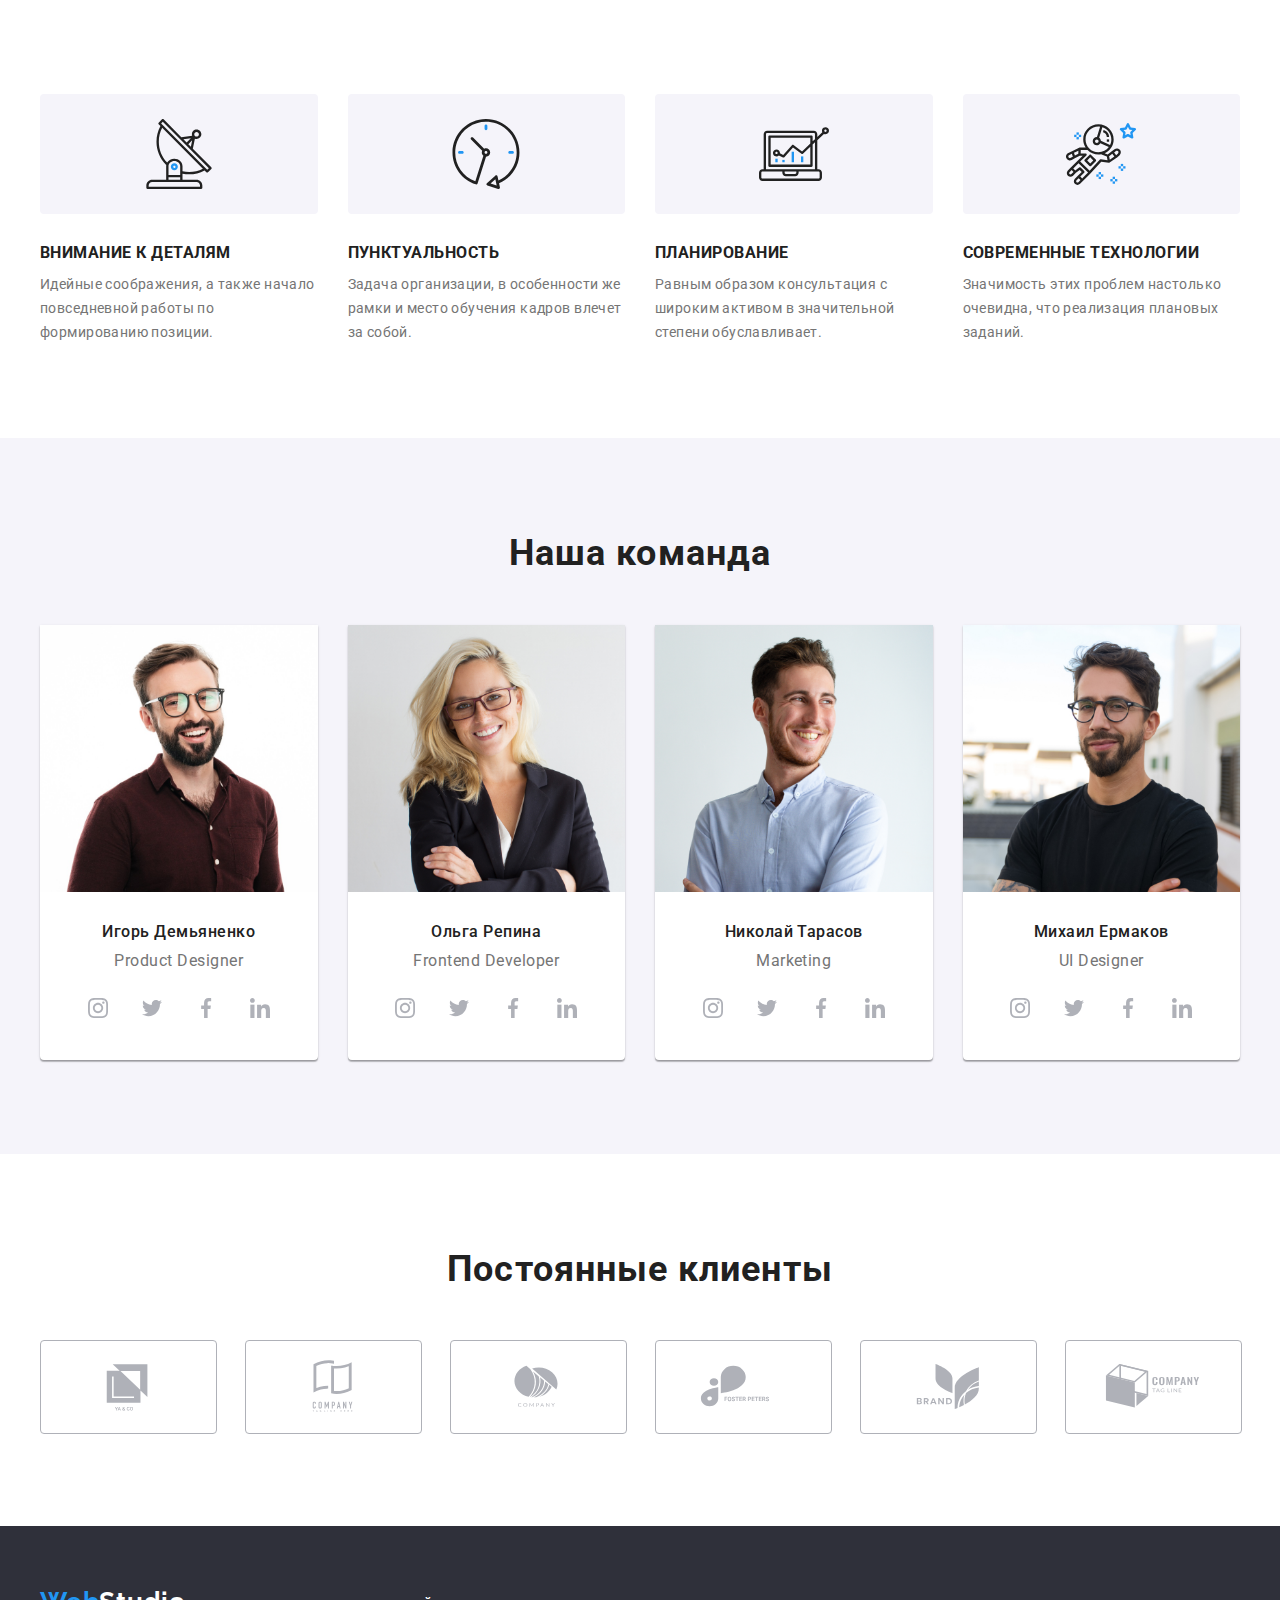
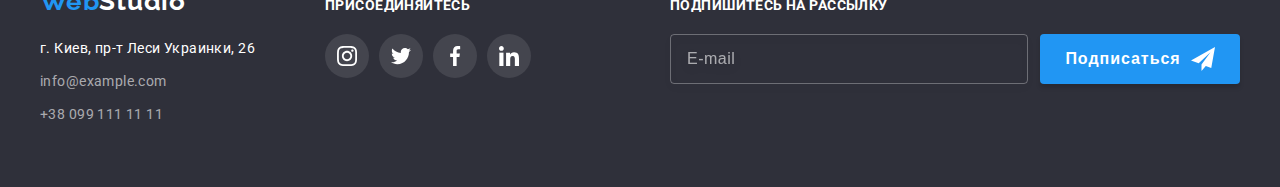
==== index.html @ d6ab4a53 "add adaptive in clients, portfolio, footer" ====
<!DOCTYPE html>
<html lang="ru">
  <head>
    <meta charset="UTF-8" />
    <meta http-equiv="X-UA-Compatible" content="IE=edge" />
    <meta name="viewport" content="width=device-width, initial-scale=1.0" />
    <link rel="preconnect" href="https://fonts.googleapis.com" />
    <link rel="preconnect" href="https://fonts.gstatic.com" crossorigin />
    <link
      href="https://fonts.googleapis.com/css2?family=Raleway:wght@700&family=Roboto:wght@400;500;700;900&display=swap"
      rel="stylesheet"
    />
    <link
      rel="stylesheet"
      href="https://cdnjs.cloudflare.com/ajax/libs/modern-normalize/1.1.0/modern-normalize.min.css"
      integrity="sha512-wpPYUAdjBVSE4KJnH1VR1HeZfpl1ub8YT/NKx4PuQ5NmX2tKuGu6U/JRp5y+Y8XG2tV+wKQpNHVUX03MfMFn9Q=="
      crossorigin="anonymous"
      referrerpolicy="no-referrer"
    />
    <link rel="stylesheet" href="./css/main.min.css" />
    <link rel="stylesheet" href="./css/main.css" />
    <title>Студия</title>
  </head>
  <body>
    <!-- <header class="header">
      <div class="container">
        <a href="/" class="header__logo logo" lang="en"
          >Web<span class="header__logo--black" lang="en">Studio</span></a
        >
        <nav class="navigation">
          <ul class="menu-list list">
            <li class="menu-list__item">
              <a href="" class="menu-list__link link current">Студия</a>
            </li>
            <li class="menu-list__item">
              <a href="./portfolio.html" class="menu-list__link link">Портфолио</a>
            </li>
            <li class="menu-list__item">
              <a href="" class="menu-list__link link">Контакты</a>
            </li>
          </ul>
        </nav>
        <ul class="connect-list list">
          <li class="connect-list__item">
            <a href="mailto:info@devstudio.com" class="connect-list__link link"><svg class="connect-list__icon" width="16" height="12">
              <use href="./img/icons.svg#icon-envelope"></use>
            </svg>info@devstudio.com</a>
          </li>
          <li class="connect-list__item">
            <a href="tel:+380961111111" class="connect-list__link link"><svg class="connect-list__icon" width="10" height="16">
              <use href="./img/icons.svg#icon-smartphone"></use>
            </svg>+38 096 111 11 11</a>
          </li>
        </ul>
      </div>
    </header> -->
    <main>
      <!-- <section class="hero">
        <div class="container">
          <h1 class="hero__title">Эффективные решения для вашего бизнеса</h1>
          <button type="button" class="hero__btn btn" data-modal-open>Заказать услугу</button>
        </div>
      </section> -->
      <section class="benefits section">
        <div class="container">
          <h2 class="visually-hidden">Наши преимущества</h2>
          <ul class="benefits__list list">
            <li class="benefits__item ">
              <div class="benefits-block">
                  <svg class="benefits-block__icon" width="70" height="70">
                    <use href="./img/icons.svg#icon-antenna"></use>
                  </svg>
              </div>
              <h3 class="benefits__title">Внимание к деталям</h3>
              <p class="benefits__text">
                Идейные соображения, а также начало повседневной работы по формированию позиции.
              </p>
            </li>
            <li class="benefits__item">
              <div class="benefits-block">
                <svg class="benefits-block__icon" width="70" height="70">
                  <use href="./img/icons.svg#icon-clock"></use>
                </svg>
              </div>
              <h3 class="benefits__title">Пунктуальность</h3>
              <p class="benefits__text">
                Задача организации, в особенности же рамки и место обучения кадров влечет за собой.
              </p>
            </li>
            <li class="benefits__item">
              <div class="benefits-block">
                <svg class="benefits-block__icon" width="70" height="70">
                  <use href="./img/icons.svg#icon-diagram"></use>
                </svg>
              </div>
              <h3 class="benefits__title">Планирование</h3>
              <p class="benefits__text">
                Равным образом консультация с широким активом в значительной степени обуславливает.
              </p>
            </li>
            <li class="benefits__item">
              <div class="benefits-block">
                <svg class="benefits-block__icon" width="70" height="70">
                  <use href="./img/icons.svg#icon-astronaut"></use>
                </svg>
              </div>
              <h3 class="benefits__title">Современные технологии</h3>
              <p class="benefits__text">
                Значимость этих проблем настолько очевидна, что реализация плановых заданий.
              </p>
            </li>
          </ul>
        </div>
      </section>
      <!-- <section class="about">
        <div class="container">
          <h2 class="title">Чем мы занимаемся</h2>
          <ul class="about__list list">
            <li class="about__item">
              <div class="about-block">
                <img
                src="./img/box_1.jpg"
                alt="разработка программного обеспечения"
                width="370"
                height="294"
              />
                <p class="about-block__text">Десктопные приложения</p>
              </div>
            </li>
            <li class="about__item">
              <div class="about-block">
                <img
                src="./img/box_2.jpg"
                alt="тестирование мобильного приложения"
                width="370"
                height="294"
                />
                <p class="about-block__text">Мобильные приложения</p>
              </div>
            </li>
            <li class="about__item">
              <div class="about-block">
                <img src="./img/box_3.jpg" alt="работа с палитрой цветов" width="370" height="294" />
                <p class="about-block__text">Дизайнерские решения</p>
              </div>
            </li>
          </ul>
        </div>
      </section> -->
      <section class="team section">
        <div class="container">
          <h2 class="title">Наша команда</h2>
          <ul class="team__list list">
            <li class="team__item">
              <img src="./img/img_team_1.jpg" alt="Product Designer" width="270" height="260" />
              <div class="team-block">
                <h3 class="team-block__title">Игорь Демьяненко</h3>
                <p class="team-block__text" lang="en">Product Designer</p>
                <ul class="team-soc list">
                  <li class="team-soc__item">
                    <a href="" class="team-soc__link soc-link">
                      <svg class="team-soc__icon" width="20" height="20">
                        <use href="./img/icons.svg#icon-instagram"></use>
                      </svg>
                    </a>
                  </li>
                  <li class="team-soc__item">
                    <a href="" class="team-soc__link soc-link"><svg class="team-soc__icon" width="20" height="20">
                      <use href="./img/icons.svg#icon-twitter"></use>
                    </svg></a>
                  </li>
                  <li class="team-soc__item">
                    <a href="" class="team-soc__link soc-link"><svg class="team-soc__icon" width="20" height="20">
                      <use href="./img/icons.svg#icon-facebook"></use>
                    </svg></a>
                  </li>
                  <li class="team-soc__item">
                    <a href="" class="team-soc__link soc-link"><svg class="team-soc__icon" width="20" height="20">
                      <use href="./img/icons.svg#icon-linkedin"></use>
                    </svg></a>
                  </li>
                </ul>
              </div>
            </li>
            <li class="team__item">
              <img src="./img/img_team_2.jpg" alt="Frontend Developer" width="270" height="260" />
              <div class="team-block">
                <h3 class="team-block__title">Ольга Репина</h3>
                <p class="team-block__text" lang="en">Frontend Developer</p>
                <ul class="team-soc list">
                  <li class="team-soc__item">
                    <a href="" class="team-soc__link soc-link">
                      <svg class="team-soc__icon" width="20" height="20">
                        <use href="./img/icons.svg#icon-instagram"></use>
                      </svg>
                    </a>
                  </li>
                  <li class="team-soc__item">
                    <a href="" class="team-soc__link soc-link"><svg class="team-soc__icon" width="20" height="20">
                      <use href="./img/icons.svg#icon-twitter"></use>
                    </svg></a>
                  </li>
                  <li class="team-soc__item">
                    <a href="" class="team-soc__link soc-link"><svg class="team-soc__icon" width="20" height="20">
                      <use href="./img/icons.svg#icon-facebook"></use>
                    </svg></a>
                  </li>
                  <li class="team-soc__item">
                    <a href="" class="team-soc__link soc-link"><svg class="team-soc__icon" width="20" height="20">
                      <use href="./img/icons.svg#icon-linkedin"></use>
                    </svg></a>
                  </li>
                </ul>
              </div>
            </li>
            <li class="team__item">
              <img src="./img/img_team_3.jpg" alt="Marketing" width="270" height="260" />
              <div class="team-block">
                <h3 class="team-block__title">Николай Тарасов</h3>
                <p class="team-block__text" lang="en">Marketing</p>
                <ul class="team-soc list">
                  <li class="team-soc__item">
                    <a href="" class="team-soc__link soc-link">
                      <svg class="team-soc__icon" width="20" height="20">
                        <use href="./img/icons.svg#icon-instagram"></use>
                      </svg>
                    </a>
                  </li>
                  <li class="team-soc__item">
                    <a href="" class="team-soc__link soc-link"><svg class="team-soc__icon" width="20" height="20">
                      <use href="./img/icons.svg#icon-twitter"></use>
                    </svg></a>
                  </li>
                  <li class="team-soc__item">
                    <a href="" class="team-soc__link soc-link"><svg class="team-soc__icon" width="20" height="20">
                      <use href="./img/icons.svg#icon-facebook"></use>
                    </svg></a>
                  </li>
                  <li class="team-soc__item">
                    <a href="" class="team-soc__link soc-link"><svg class="team-soc__icon" width="20" height="20">
                      <use href="./img/icons.svg#icon-linkedin"></use>
                    </svg></a>
                  </li>
                </ul>
              </div>
            </li>
            <li class="team__item">
              <img src="./img/img_team_4.jpg" alt="UI Designer" width="270" height="260" />
              <div class="team-block">
                <h3 class="team-block__title">Михаил Ермаков</h3>
                <p class="team-block__text" lang="en">UI Designer</p>
                <ul class="team-soc list">
                  <li class="team-soc__item">
                    <a href="" class="team-soc__link soc-link">
                      <svg class="team-soc__icon" width="20" height="20">
                        <use href="./img/icons.svg#icon-instagram"></use>
                      </svg>
                    </a>
                  </li>
                  <li class="team-soc__item">
                    <a href="" class="team-soc__link soc-link"><svg class="team-soc__icon" width="20" height="20">
                      <use href="./img/icons.svg#icon-twitter"></use>
                    </svg></a>
                  </li>
                  <li class="team-soc__item">
                    <a href="" class="team-soc__link soc-link"><svg class="team-soc__icon" width="20" height="20">
                      <use href="./img/icons.svg#icon-facebook"></use>
                    </svg></a>
                  </li>
                  <li class="team-soc__item">
                    <a href="" class="team-soc__link soc-link"><svg class="team-soc__icon" width="20" height="20">
                      <use href="./img/icons.svg#icon-linkedin"></use>
                    </svg></a>
                  </li>
                </ul>
              </div>
            </li>
          </ul>
        </div>
      </section>
      <section class="clients section">
        <div class="container">
          <h2 class="title">Постоянные клиенты</h2>
          <ul class="clients__list list">
            <li class="clients__item">
              <a href="" class="clients__link"><svg class="clients__icon" width="106" height="60">
                <use href="./img/icons.svg#icon-Logo_1"></use>
              </svg></a></li>
            <li class="clients__item">
              <a href="" class="clients__link"><svg class="clients__icon" width="106" height="60">
                <use href="./img/icons.svg#icon-Logo_2"></use>
              </svg></a></li>
            <li class="clients__item">
              <a href="" class="clients__link"><svg class="clients__icon" width="106" height="60">
                <use href="./img/icons.svg#icon-Logo_3"></use>
              </svg></a></li>
            <li class="clients__item">
              <a href="" class="clients__link"><svg class="clients__icon" width="106" height="60">
                <use href="./img/icons.svg#icon-Logo_4"></use>
              </svg></a></li>
            <li class="clients__item">
              <a href="" class="clients__link"><svg class="clients__icon" width="106" height="60">
                <use href="./img/icons.svg#icon-Logo_5"></use>
              </svg></a></li>
            <li class="clients__item">
              <a href="" class="clients__link"><svg class="clients__icon" width="106" height="60">
                <use href="./img/icons.svg#icon-Logo_6"></use>
              </svg></a></li>
          </ul>
        </div>
      </section>
    </main>
    <footer class="footer">
      <div class="container">
        <div class="footer-wrapper">
          <div class="footer-block">
            <a href="/" class="footer__logo logo" lang="en"
            >Web<span class="footer__logo--white" lang="en">Studio</span></a>
            <address class="address">
              <ul class="address__list list">
                <li class="address__item">
                  <a
                    class="address__link address__link--bold link"
                    href="https://goo.gl/maps/qoJzxrVLCb3UoENp8"
                    >г. Киев, пр-т Леси Украинки, 26</a>
                </li>
                <li class="address__item">
                  <a class="address__link link" href="mailto:info@example.com">info@example.com</a>
                </li>
                <li class="address__item">
                  <a class="address__link link" href="tel:+380991111111">+38 099 111 11 11</a>
                </li>
              </ul>
            </address>
          </div>
          <div class="social">
            <p class="social__title">присоединяйтесь</p>
            <ul class="social__list list">
              <li class="social__item">
                <a href="" class="social__link soc-link">
                  <svg class="social__icon" width="20" height="20">
                    <use href="./img/icons.svg#icon-instagram"></use>
                  </svg>
                </a>
              </li>
              <li class="social__item">
                <a href="" class="social__link soc-link"><svg class="social__icon" width="20" height="20">
                  <use href="./img/icons.svg#icon-twitter"></use>
                </svg></a>
              </li>
              <li class="social__item">
                <a href="" class="social__link soc-link"><svg class="social__icon" width="20" height="20">
                  <use href="./img/icons.svg#icon-facebook"></use>
                </svg></a>
              </li>
              <li class="social__item">
                <a href="" class="social__link soc-link"><svg class="social__icon" width="20" height="20">
                  <use href="./img/icons.svg#icon-linkedin"></use>
                </svg></a>
              </li>
            </ul>
          </div>
        </div>
        <div class="subscribe">
          <p class="subscribe__text">Подпишитесь на рассылку</p>
          <Form>
            <div class="footer-form">
              <input class="footer-form__input" type="email" id="footer-input" name="footer-input" placeholder="E-mail">
              <button class="footer-form__btn btn" type="submit">Подписаться<svg class="footer-form__icon" width="24" height="24">
                <use href="./img/icons.svg#icon_send"></use>
              </svg></button>
            </div>
          </Form>
        </div>        
      </div>
    </footer>
    <div class="backdrop is-hidden" data-modal>
      <div class="modal">
        <button type="button" class="modal__close-btn" data-modal-close><svg class="modal__icon" width="18p" height="18">
          <use href="./img/icons.svg#icon-close"></use>
        </svg></button>
        <p class="modal__title">Оставьте свои данные, мы вам перезвоним</p>
        <form class="form">
          <ul class="fofm__list list">
            <li class="form__item">
              <label class="form__label" for="name">Имя</label>
              <div class="form__input-wrap">
                <input class="form__input" type="text" id="name" name="user-name">
                <svg class="form__icon" width="18" height="18">
                  <use href="./img/icons.svg#icon-person"></use>
                </svg>
              </div>     
            </li>
            <li class="form__item">
              <label class="form__label" for="tel">Телефон</label>
              <div class="form__input-wrap">
                <input class="form__input" type="tel" id="tel" name="user-tel">
                <svg class="form__icon" width="18" height="18">
                  <use href="./img/icons.svg#icon-phone"></use>
                </svg>
              </div>
            </li>
            <li class="form__item">
              <label class="form__label" for="mail">Почта</label>
              <div class="form__input-wrap">
                <input class="form__input" type="email" id="mail" name="user-email">
                <svg class="form__icon" width="18" height="18">
                  <use href="./img/icons.svg#icon-email"></use>
                </svg>
              </div>      
            </li>
            <li class="form__item">
              <label class="form__label" for="msg">Комментарий</label>
              <textarea class="form__textarea" id="msg" name="user-message" placeholder="Введите текст"></textarea>
            </li>
            <li class="form__item">
              <input class="form__input-checkbox visually-hidden" type="checkbox" id="checkbox" name="checkbox" value="checkbox">
              <label class="form__checkbox-text" for="checkbox">Соглашаюсь с рассылкой и принимаю<a href="" class="form__checkbox-text-accent"> Условия договора</a></label>
            </li>
          </ul>  
          <button class="modal__btn btn" type="submit">Отправить</button>       
        </form>
      </div>
    </div>
    <script src="./js/modal.js"></script>
  </body>
</html>
---- css/main.min.css ----
:root{--main-text-color: #212121;--second-text-color: #757575;--main-btn-color: #2196F3;--second-btn-color: #188CE8;--accent-color: #2196F3;--logo-color-studio: #000000;--main-backgroun-color: #FFFFFF;--second-backgroun-color: #2F303A;--third-backgroun-color: #F5F4FA;--backgroun-text-color: #FFFFFF;--footer-link: rgba(255, 255, 255, 0.6);--border-color:#ECECEC;--border-bottom-color: #EEEEEE;--transition: 250ms cubic-bezier(0.4, 0, 0.2, 1)}.visually-hidden{position:absolute;white-space:nowrap;width:1px;height:1px;overflow:hidden;border:0;padding:0;clip:rect(0 0 0 0);clip-path:inset(50%);margin:-1px}h1,h2,h3,h4,h5,h6,p{margin:0}ol,ul{padding-left:0;margin:0}button{cursor:pointer;border:0;display:block;text-align:center}img{display:block;width:100%;height:auto}body{font-family:"Roboto",sans-serif;font-size:14px;color:var(--main-text-color);margin:0}.list{list-style:none;padding:0;margin:0}.link{text-decoration:none;transition:var(--transition);transition-property:color}.link:hover,.link:focus{color:var(--accent-color)}.title{font-size:28px;line-height:1.18;letter-spacing:.03em;text-align:center;margin-bottom:30px}@media screen and (min-width: 1200px){.title{font-size:36px;line-height:1.17;margin-bottom:50px}}.logo{font-size:26px;font-weight:700;line-height:1.19;letter-spacing:.03em;color:var(--accent-color);font-family:"Raleway",sans-serif;text-decoration:none;display:flex;justify-content:center}@media screen and (min-width: 1200px){.logo{display:inline-block;justify-content:none}}.soc-link{display:flex;width:44px;height:44px;border-radius:50%;justify-content:center;align-items:center;transition:var(--transition);transition-property:background-color}.soc-link:hover,.soc-link:focus{background-color:var(--accent-color)}.btn{display:flex;width:200px;height:50px;margin:0 auto;font-size:16px;font-weight:700;line-height:1.88;letter-spacing:.06em;color:var(--backgroun-text-color);text-align:center;align-items:center;justify-content:center;background:var(--main-btn-color);box-shadow:0px 4px 4px rgba(0,0,0,.15);border-radius:4px;transition:var(--transition);transition-property:background}.btn:hover,.btn:focus{background:var(--second-btn-color)}.container{width:100%;padding-left:15px;padding-right:15px;margin:0 auto}@media screen and (min-width: 480px){.container{max-width:480px}}@media screen and (min-width: 768px){.container{max-width:768px;margin-left:auto;margin-right:auto}}@media screen and (min-width: 1200px){.container{max-width:1200px}}.section{padding-top:60px;padding-bottom:60px}@media screen and (min-width: 1200px){.section{padding-top:94px;padding-bottom:94px}}.header{background:var(--main-backgroun-color);border:1px solid var(--border-color);margin:0 auto}.header .container{display:flex;align-items:center}.header__logo{padding-top:24px;padding-bottom:25px}.header__logo--black{color:var(--logo-color-studio)}.menu-list{margin-left:93px;display:flex}.menu-list__item{position:relative}.menu-list__item:not(:first-child){margin-left:50px}.menu-list__link.current{color:var(--accent-color)}.menu-list__link.current::after{content:"";position:absolute;bottom:-2px;left:0;width:100%;height:4px;background:var(--accent-color);border-radius:2px}.menu-list__link{font-weight:500;line-height:1.14;letter-spacing:.02em;color:inherit;text-align:left;display:block;padding-top:32px;padding-bottom:32px}.connect-list{display:flex;margin-left:auto}.connect-list__item:not(:first-child){margin-left:50px}.connect-list__link{font-weight:500;line-height:1.14;letter-spacing:.02em;color:var(--second-text-color);align-items:center;display:flex;padding-top:32px;padding-bottom:32px}.connect-list__icon{margin-right:10px;background-position:center;background-size:contain;fill:currentColor;transition:var(--transition);transition-property:fill}.connect-list__link:hover .connect-list__icon,.connect-list__link:focus .connect-list__icon{fill:var(--accent-color)}.hero{background:var(--second-backgroun-color);padding-top:200px;padding-bottom:200px;max-width:1600px;background-repeat:no-repeat;background-size:cover;background-position:center;margin:0 auto;background-image:linear-gradient(rgba(47, 48, 58, 0.4), rgba(47, 48, 58, 0.4)),url(../img/hero_bg.jpg)}.hero__title{font-size:44px;font-weight:900;line-height:1.36;letter-spacing:.06em;color:var(--backgroun-text-color);text-align:center;text-transform:uppercase;width:696px;margin-bottom:30px;margin-left:auto;margin-right:auto}.benefits__list{margin-top:-30px}@media screen and (min-width: 768px){.benefits__list{display:flex;flex-wrap:wrap;margin-left:-30px}}.benefits__item{width:100%;margin-top:30px}@media screen and (min-width: 768px){.benefits__item{width:calc(50% - 30px);margin-left:30px}}@media screen and (min-width: 1200px){.benefits__item{width:calc(25% - 30px)}}.benefits-block{display:flex;height:120px;background:var(--third-backgroun-color);border-radius:4px;margin-bottom:30px;justify-content:center;align-items:center}.benefits-block__icon{display:block}.benefits__title{line-height:1.14;letter-spacing:.03em;text-transform:uppercase;margin-bottom:10px}.benefits__text{line-height:1.71;letter-spacing:.03em;color:var(--second-text-color)}.about{padding-bottom:94px}.about__list{display:flex;align-items:center}.about__item+.about__item{margin-left:30px}.about-block{position:relative;display:flex}.about-block__text{position:absolute;display:flex;justify-content:center;align-items:center;font-weight:700;line-height:1.14;letter-spacing:.03em;color:var(--backgroun-text-color);text-align:center;text-transform:uppercase;bottom:0;height:70px;width:100%;background-color:rgba(47,48,58,.8)}.team{background:var(--third-backgroun-color)}@media screen and (min-width: 768px){.team__list{display:flex;flex-wrap:wrap;margin-left:-30px;margin-top:-30px}}.team__item{background:var(--main-backgroun-color);box-shadow:0px 1px 3px rgba(0,0,0,.12),0px 1px 1px rgba(0,0,0,.14),0px 2px 1px rgba(0,0,0,.2);border-radius:0px 0px 4px 4px;width:100%;margin-top:30px}@media screen and (min-width: 768px){.team__item{width:calc(50% - 30px);margin-left:30px}}@media screen and (min-width: 1200px){.team__item{width:calc(25% - 30px)}}.team-block{padding-top:30px;padding-bottom:24px}@media screen and (min-width: 1200px){.team-block{padding-bottom:30px}}.team-block__title{font-size:16px;font-weight:500;line-height:1.19;letter-spacing:.03em;text-align:center;margin-bottom:10px}.team-block__text{font-size:16px;line-height:1.19;letter-spacing:.03em;color:var(--second-text-color);text-align:center;margin-bottom:16px}.team-soc{display:flex;justify-content:center}.team-soc__item+.team-soc__item{margin-left:10px}.team-soc__icon{fill:#afb1b8;transition:var(--transition);transition-property:fill}.team-soc__link:hover .team-soc__icon,.team-soc__link:focus .team-soc__icon{fill:var(--backgroun-text-color)}.clients__list{flex-wrap:wrap;display:flex;margin-left:-30px;margin-top:-30px}.clients__item{width:calc(50% - 30px);height:92px;box-sizing:border-box;margin-top:30px;margin-left:30px}@media screen and (min-width: 768px){.clients__item{width:calc(33.3333333333% - 30px)}}@media screen and (min-width: 1200px){.clients__item{width:calc(16.6666666667% - 30px)}}.clients__link{display:flex;width:100%;height:100%;justify-content:center;align-items:center;border:1px solid #afb1b8;border-radius:4px;outline:none;transition:var(--transition);transition-property:border}.clients__link:hover,.clients__link:focus{border:1px solid var(--accent-color)}.clients__icon{display:block;fill:#afb1b8;transition:var(--transition);transition-property:fill}.clients__link:hover .clients__icon,.clients__link:focus .clients__icon{fill:var(--accent-color)}.footer{background:var(--second-backgroun-color);padding-top:60px;padding-bottom:60px}@media screen and (min-width: 1200px){.footer .container{display:flex;align-items:baseline}}@media screen and (max-width: 1199.98px){.footer-wrapper{margin-bottom:60px}}@media screen and (min-width: 768px){.footer-wrapper{display:flex;align-items:baseline;justify-content:space-between}}.footer-block{display:block;margin-bottom:60px}@media screen and (min-width: 768px){.footer-block{width:50%;margin-bottom:0}}@media screen and (min-width: 1200px){.footer-block{display:inline-block;width:auto}}.footer__logo{margin-bottom:20px}.footer__logo--white{color:var(--backgroun-text-color)}.address{font-style:normal}.address__item:not(:last-child){margin-bottom:8px}@media screen and (min-width: 1200px){.address__item:not(:last-child){margin-bottom:9px}}.address__link{display:flex;line-height:1.71;letter-spacing:.03em;color:var(--footer-link)}@media screen and (max-width: 1199.98px){.address__link{justify-content:center}}.address__link--bold{color:var(--backgroun-text-color)}@media screen and (min-width: 768px)and (max-width: 1199.98px){.social{width:50%}}@media screen and (min-width: 1200px){.social{margin-left:70px}}.social__title{font-weight:700;line-height:1.14;letter-spacing:.03em;color:var(--main-backgroun-color);text-align:center;text-transform:uppercase;margin-bottom:20px}@media screen and (min-width: 1200px){.social__title{text-align:left}}.social__list{display:flex;justify-content:center}@media screen and (min-width: 768px){.social__list{margin-bottom:0}}.social__item+.social__item{margin-left:10px}.social__link{background-color:rgba(255,255,255,.1)}.social__icon{fill:var(--backgroun-text-color)}.subscribe{margin-left:auto;margin-right:0}.subscribe__text{font-weight:700;line-height:1.14;letter-spacing:.03em;color:var(--main-backgroun-color);text-align:center;text-transform:uppercase;margin-bottom:20px}@media screen and (min-width: 1200px){.subscribe__text{text-align:left}}@media screen and (min-width: 1200px){.footer-form{display:flex}}.footer-form__input{display:block;margin-bottom:20px;box-sizing:border-box;width:100%;height:50px;border:1px solid rgba(255,255,255,.3);filter:drop-shadow(0px 4px 4px rgba(0, 0, 0, 0.15));border-radius:4px;background-color:rgba(0,0,0,0);font-size:16px;line-height:1.25;letter-spacing:.03em;color:var(--backgroun-text-color);padding-left:16px}.footer-form__input::placeholder{font-size:16px;line-height:1.25;letter-spacing:.03em;color:rgba(255,255,255,.6);display:flex;align-items:center}@media screen and (max-width: 1199.98px){.footer-form__input{width:450px;margin-left:auto;margin-right:auto}}@media screen and (min-width: 1200px){.footer-form__input{width:358px;margin-right:12px}}.footer-form__icon{margin-left:10px}.filters{display:flex;flex-wrap:wrap;justify-content:flex-start;margin-bottom:40px;margin-left:-8px;margin-top:-15px}@media screen and (min-width: 768px){.filters{justify-content:center;margin-bottom:30px}}@media screen and (min-width: 1200px){.filters{margin-bottom:50px}}.filters__item{margin-left:8px;margin-top:15px}.filters__btn{font-size:16px;font-family:inherit;font-weight:500;line-height:1.63;letter-spacing:.03em;text-align:center;background:var(--third-backgroun-color);border-radius:4px;padding:6px 22px;transition:var(--transition);transition-property:color,background,box-shadow}.filters__btn:hover,.filters__btn:focus{background:var(--main-btn-color);box-shadow:0px 3px 1px rgba(0,0,0,.1),0px 1px 2px rgba(0,0,0,.08),0px 2px 2px rgba(0,0,0,.12);color:var(--backgroun-text-color)}.filters__btn--first{background:var(--main-btn-color);color:var(--backgroun-text-color)}@media screen and (min-width: 768px){.projects{display:flex;flex-wrap:wrap;margin-left:-30px;margin-top:-30px}}.projects__item{background:var(--main-backgroun-color);width:100%;margin-top:30px;border:1px solid var(--border-bottom-color)}@media screen and (min-width: 768px){.projects__item{width:calc(50% - 30px);margin-left:30px}}@media screen and (min-width: 1200px){.projects__item{width:calc(33.3333333333% - 30px)}}.projects__link{display:block;color:inherit;text-decoration:none;transition:var(--transition);transition-property:box-shadow}.projects__link:hover,.projects__link:focus{box-shadow:0px 1px 1px rgba(0,0,0,.12),0px 4px 4px rgba(0,0,0,.06),1px 4px 6px rgba(0,0,0,.16)}.projects-overlay{position:relative;overflow:hidden}.projects-overlay__text{position:absolute;display:flex;align-items:center;font-size:18px;line-height:1.56;letter-spacing:.03em;color:var(--main-backgroun-color);background:rgba(33,150,243,.9);top:0;height:100%;padding-left:24px;padding-right:24px;transform:translateY(101%);transition:transform 250ms cubic-bezier(0.4, 0, 0.2, 1)}.projects__link:hover .projects-overlay__text,.projects__link:focus .projects-overlay__text{transform:translateY(0%);overflow:auto}.projects__block{padding:20px 24px;border-top:0}.projects__title{font-size:18px;line-height:2;letter-spacing:.06em;margin-bottom:4px}.projects__text{font-size:16px;line-height:1.88;letter-spacing:.03em;color:var(--second-text-color)}.backdrop{position:fixed;top:0;width:100%;height:100%;background-color:rgba(0,0,0,.2);transition:var(--transition);transition-property:opacity,visibility}.modal{width:528px;height:581px;background:var(--main-backgroun-color);box-shadow:0px 1px 3px rgba(0,0,0,.12),0px 1px 1px rgba(0,0,0,.14),0px 2px 1px rgba(0,0,0,.2);border-radius:4px;position:absolute;top:50%;left:50%;transform:translate(-50%, -50%);transition:transform var(--transition);padding:40px}.backdrop.is-hidden .modal{transform:scale(0.5) rotate(-180deg)}.is-hidden{opacity:0;pointer-events:none;visibility:hidden}.modal__close-btn{position:absolute;display:flex;top:8px;right:8px;width:30px;height:30px;border-radius:50%;justify-content:center;align-items:center;background:var(--backgroun-text-color);border:1px solid rgba(0,0,0,.1);box-sizing:border-box}.modal__close-btn:hover .modal__icon,.modal__close-btn:focus .modal__icon{fill:var(--accent-color)}.modal__icon{transition:var(--transition);transition-property:fill}.modal__title{font-size:20px;font-weight:700;line-height:1.15;letter-spacing:.03em;color:var(--main-text-color);text-align:center;margin-bottom:12px}.form__item:nth-child(-n+3){margin-bottom:10px}.form__item:nth-child(4){margin-bottom:20px}.form__item:nth-child(5){margin-bottom:30px}.form__label{display:block;font-size:12px;line-height:1.17;letter-spacing:.01em;color:var(--second-text-color);margin-bottom:4px}.form__input-wrap{position:relative}.form__input{width:100%;height:40px;border:1px solid rgba(33,33,33,.2);box-sizing:border-box;border-radius:4px;padding:0 0 0 42px;cursor:pointer;outline:none;transition:var(--transition);transition-property:border}.form__input:hover,.form__input:focus{border:1px solid var(--accent-color)}.form__icon{position:absolute;top:50%;left:12px;transform:translateY(-50%);transition:var(--transition);transition-property:fill}.form__input:hover+.form__icon,.form__input:focus+.form__icon{fill:var(--accent-color)}.form__textarea{width:100%;height:120px;font-size:12px;line-height:1.17;letter-spacing:.01em;border:1px solid rgba(33,33,33,.2);box-sizing:border-box;border-radius:4px;resize:none;padding:12px 16px;cursor:pointer;outline:none;transition:var(--transition);transition-property:border}.form__textarea:hover,.form__textarea:focus{border:1px solid var(--accent-color)}.form__textarea::placeholder{color:rgba(117,117,117,.5)}.form__checkbox-text{line-height:1.71;letter-spacing:.03em;color:var(--second-text-color);display:flex;align-items:center;justify-content:center}.form__checkbox-text::before{content:"";width:16px;height:15px;border:2px solid var(--main-text-color);border-radius:2px;margin-right:8.38px;transition:var(--transition);transition-property:background-color}.form__input-checkbox:checked+.form__checkbox-text::before{background-color:var(--accent-color);border:none;background-image:url(../img/icon_check.svg);background-repeat:no-repeat;background-position:center}.form__input-checkbox:focus+.form__checkbox-text::before{border-color:var(--accent-color)}.form__checkbox-text-accent{display:inline-block;box-sizing:border-box;line-height:1.71;letter-spacing:.03em;color:var(--accent-color);text-decoration-line:underline;margin-left:5px}/*# sourceMappingURL=main.min.css.map */
---- css/main.css ----
:root {
  --main-text-color: #212121;
  --second-text-color: #757575;
  --main-btn-color: #2196F3;
  --second-btn-color: #188CE8;
  --accent-color: #2196F3;
  --logo-color-studio: #000000;
  --main-backgroun-color: #FFFFFF;
  --second-backgroun-color: #2F303A;
  --third-backgroun-color: #F5F4FA;
  --backgroun-text-color: #FFFFFF;
  --footer-link: rgba(255, 255, 255, 0.6);
  --border-color:#ECECEC;
  --border-bottom-color: #EEEEEE;
  --transition: 250ms cubic-bezier(0.4, 0, 0.2, 1);
}

.visually-hidden {
  position: absolute;
  white-space: nowrap;
  width: 1px;
  height: 1px;
  overflow: hidden;
  border: 0;
  padding: 0;
  clip: rect(0 0 0 0);
  clip-path: inset(50%);
  margin: -1px;
}

h1,
h2,
h3,
h4,
h5,
h6,
p {
  margin: 0;
}

ol, ul {
  padding-left: 0;
  margin: 0;
}

button {
  cursor: pointer;
  border: 0;
  display: block;
  text-align: center;
}

img {
  display: block;
  width: 100%;
  height: auto;
}

body {
  font-family: "Roboto", sans-serif;
  font-size: 14px;
  color: var(--main-text-color);
  margin: 0;
}

.list {
  list-style: none;
  padding: 0;
  margin: 0;
}

.link {
  text-decoration: none;
  transition: var(--transition);
  transition-property: color;
}
.link:hover, .link:focus {
  color: var(--accent-color);
}

.title {
  font-size: 28px;
  line-height: 1.18;
  letter-spacing: 0.03em;
  text-align: center;
  margin-bottom: 30px;
}
@media screen and (min-width: 1200px) {
  .title {
    font-size: 36px;
    line-height: 1.17;
    margin-bottom: 50px;
  }
}

.logo {
  font-size: 26px;
  font-weight: 700;
  line-height: 1.19;
  letter-spacing: 0.03em;
  color: var(--accent-color);
  font-family: "Raleway", sans-serif;
  text-decoration: none;
  display: flex;
  justify-content: center;
}
@media screen and (min-width: 1200px) {
  .logo {
    display: inline-block;
    justify-content: none;
  }
}

.soc-link {
  display: flex;
  width: 44px;
  height: 44px;
  border-radius: 50%;
  justify-content: center;
  align-items: center;
  transition: var(--transition);
  transition-property: background-color;
}
.soc-link:hover, .soc-link:focus {
  background-color: var(--accent-color);
}

.btn {
  display: flex;
  width: 200px;
  height: 50px;
  margin: 0 auto;
  font-size: 16px;
  font-weight: 700;
  line-height: 1.88;
  letter-spacing: 0.06em;
  color: var(--backgroun-text-color);
  text-align: center;
  align-items: center;
  justify-content: center;
  background: var(--main-btn-color);
  box-shadow: 0px 4px 4px rgba(0, 0, 0, 0.15);
  border-radius: 4px;
  transition: var(--transition);
  transition-property: background;
}
.btn:hover, .btn:focus {
  background: var(--second-btn-color);
}

.container {
  width: 100%;
  padding-left: 15px;
  padding-right: 15px;
  margin: 0 auto;
}
@media screen and (min-width: 480px) {
  .container {
    max-width: 480px;
  }
}
@media screen and (min-width: 768px) {
  .container {
    max-width: 768px;
    margin-left: auto;
    margin-right: auto;
  }
}
@media screen and (min-width: 1200px) {
  .container {
    max-width: 1200px;
  }
}

.section {
  padding-top: 60px;
  padding-bottom: 60px;
}
@media screen and (min-width: 1200px) {
  .section {
    padding-top: 94px;
    padding-bottom: 94px;
  }
}

.header {
  background: var(--main-backgroun-color);
  border: 1px solid var(--border-color);
  margin: 0 auto;
}

.header .container {
  display: flex;
  align-items: center;
}

.header__logo {
  padding-top: 24px;
  padding-bottom: 25px;
}

.header__logo--black {
  color: var(--logo-color-studio);
}

.menu-list {
  margin-left: 93px;
  display: flex;
}

.menu-list__item {
  position: relative;
}
.menu-list__item:not(:first-child) {
  margin-left: 50px;
}

.menu-list__link.current {
  color: var(--accent-color);
}
.menu-list__link.current::after {
  content: "";
  position: absolute;
  bottom: -2px;
  left: 0;
  width: 100%;
  height: 4px;
  background: var(--accent-color);
  border-radius: 2px;
}

.menu-list__link {
  font-weight: 500;
  line-height: 1.14;
  letter-spacing: 0.02em;
  color: inherit;
  text-align: left;
  display: block;
  padding-top: 32px;
  padding-bottom: 32px;
}

.connect-list {
  display: flex;
  margin-left: auto;
}

.connect-list__item:not(:first-child) {
  margin-left: 50px;
}

.connect-list__link {
  font-weight: 500;
  line-height: 1.14;
  letter-spacing: 0.02em;
  color: var(--second-text-color);
  align-items: center;
  display: flex;
  padding-top: 32px;
  padding-bottom: 32px;
}

.connect-list__icon {
  margin-right: 10px;
  background-position: center;
  background-size: contain;
  fill: currentColor;
  transition: var(--transition);
  transition-property: fill;
}
.connect-list__link:hover .connect-list__icon, .connect-list__link:focus .connect-list__icon {
  fill: var(--accent-color);
}

.hero {
  background: var(--second-backgroun-color);
  padding-top: 200px;
  padding-bottom: 200px;
  max-width: 1600px;
  background-repeat: no-repeat;
  background-size: cover;
  background-position: center;
  margin: 0 auto;
  background-image: linear-gradient(rgba(47, 48, 58, 0.4), rgba(47, 48, 58, 0.4)), url(../img/hero_bg.jpg);
}

.hero__title {
  font-size: 44px;
  font-weight: 900;
  line-height: 1.36;
  letter-spacing: 0.06em;
  color: var(--backgroun-text-color);
  text-align: center;
  text-transform: uppercase;
  width: 696px;
  margin-bottom: 30px;
  margin-left: auto;
  margin-right: auto;
}

.benefits__list {
  margin-top: -30px;
}
@media screen and (min-width: 768px) {
  .benefits__list {
    display: flex;
    flex-wrap: wrap;
    margin-left: -30px;
  }
}

.benefits__item {
  width: 100%;
  margin-top: 30px;
}
@media screen and (min-width: 768px) {
  .benefits__item {
    width: calc(50% - 30px);
    margin-left: 30px;
  }
}
@media screen and (min-width: 1200px) {
  .benefits__item {
    width: calc(25% - 30px);
  }
}

.benefits-block {
  display: flex;
  height: 120px;
  background: var(--third-backgroun-color);
  border-radius: 4px;
  margin-bottom: 30px;
  justify-content: center;
  align-items: center;
}
.benefits-block__icon {
  display: block;
}

.benefits__title {
  line-height: 1.14;
  letter-spacing: 0.03em;
  text-transform: uppercase;
  margin-bottom: 10px;
}

.benefits__text {
  line-height: 1.71;
  letter-spacing: 0.03em;
  color: var(--second-text-color);
}

.about {
  padding-bottom: 94px;
}
.about__list {
  display: flex;
  align-items: center;
}
.about__item + .about__item {
  margin-left: 30px;
}

.about-block {
  position: relative;
  display: flex;
}
.about-block__text {
  position: absolute;
  display: flex;
  justify-content: center;
  align-items: center;
  font-weight: 700;
  line-height: 1.14;
  letter-spacing: 0.03em;
  color: var(--backgroun-text-color);
  text-align: center;
  text-transform: uppercase;
  bottom: 0;
  height: 70px;
  width: 100%;
  background-color: rgba(47, 48, 58, 0.8);
}

.team {
  background: var(--third-backgroun-color);
}

@media screen and (min-width: 768px) {
  .team__list {
    display: flex;
    flex-wrap: wrap;
    margin-left: -30px;
    margin-top: -30px;
  }
}

.team__item {
  background: var(--main-backgroun-color);
  box-shadow: 0px 1px 3px rgba(0, 0, 0, 0.12), 0px 1px 1px rgba(0, 0, 0, 0.14), 0px 2px 1px rgba(0, 0, 0, 0.2);
  border-radius: 0px 0px 4px 4px;
  width: 100%;
  margin-top: 30px;
}
@media screen and (min-width: 768px) {
  .team__item {
    width: calc(50% - 30px);
    margin-left: 30px;
  }
}
@media screen and (min-width: 1200px) {
  .team__item {
    width: calc(25% - 30px);
  }
}

.team-block {
  padding-top: 30px;
  padding-bottom: 24px;
}
@media screen and (min-width: 1200px) {
  .team-block {
    padding-bottom: 30px;
  }
}

.team-block__title {
  font-size: 16px;
  font-weight: 500;
  line-height: 1.19;
  letter-spacing: 0.03em;
  text-align: center;
  margin-bottom: 10px;
}

.team-block__text {
  font-size: 16px;
  line-height: 1.19;
  letter-spacing: 0.03em;
  color: var(--second-text-color);
  text-align: center;
  margin-bottom: 16px;
}

.team-soc {
  display: flex;
  justify-content: center;
}

.team-soc__item + .team-soc__item {
  margin-left: 10px;
}

.team-soc__icon {
  fill: #AFB1B8;
  transition: var(--transition);
  transition-property: fill;
}
.team-soc__link:hover .team-soc__icon, .team-soc__link:focus .team-soc__icon {
  fill: var(--backgroun-text-color);
}

.clients__list {
  flex-wrap: wrap;
  display: flex;
  margin-left: -30px;
  margin-top: -30px;
}

.clients__item {
  width: calc(50% - 30px);
  height: 92px;
  box-sizing: border-box;
  margin-top: 30px;
  margin-left: 30px;
}
@media screen and (min-width: 768px) {
  .clients__item {
    width: calc(33.3333333333% - 30px);
  }
}
@media screen and (min-width: 1200px) {
  .clients__item {
    width: calc(16.6666666667% - 30px);
  }
}

.clients__link {
  display: flex;
  width: 100%;
  height: 100%;
  justify-content: center;
  align-items: center;
  border: 1px solid rgb(175, 177, 184);
  border-radius: 4px;
  outline: none;
  transition: var(--transition);
  transition-property: border;
}
.clients__link:hover, .clients__link:focus {
  border: 1px solid var(--accent-color);
}

.clients__icon {
  display: block;
  fill: rgb(175, 177, 184);
  transition: var(--transition);
  transition-property: fill;
}
.clients__link:hover .clients__icon, .clients__link:focus .clients__icon {
  fill: var(--accent-color);
}

.footer {
  background: var(--second-backgroun-color);
  padding-top: 60px;
  padding-bottom: 60px;
}

@media screen and (min-width: 1200px) {
  .footer .container {
    display: flex;
    align-items: baseline;
  }
}

@media screen and (max-width: 1199.98px) {
  .footer-wrapper {
    margin-bottom: 60px;
  }
}
@media screen and (min-width: 768px) {
  .footer-wrapper {
    display: flex;
    align-items: baseline;
    justify-content: space-between;
  }
}

.footer-block {
  display: block;
  margin-bottom: 60px;
}
@media screen and (min-width: 768px) {
  .footer-block {
    width: 50%;
    margin-bottom: 0;
  }
}
@media screen and (min-width: 1200px) {
  .footer-block {
    display: inline-block;
    width: auto;
  }
}

.footer__logo {
  margin-bottom: 20px;
}

.footer__logo--white {
  color: var(--backgroun-text-color);
}

.address {
  font-style: normal;
}

.address__item:not(:last-child) {
  margin-bottom: 8px;
}
@media screen and (min-width: 1200px) {
  .address__item:not(:last-child) {
    margin-bottom: 9px;
  }
}

.address__link {
  display: flex;
  line-height: 1.71;
  letter-spacing: 0.03em;
  color: var(--footer-link);
}
@media screen and (max-width: 1199.98px) {
  .address__link {
    justify-content: center;
  }
}

.address__link--bold {
  color: var(--backgroun-text-color);
}

@media screen and (min-width: 768px) and (max-width: 1199.98px) {
  .social {
    width: 50%;
  }
}
@media screen and (min-width: 1200px) {
  .social {
    margin-left: 70px;
  }
}

.social__title {
  font-weight: 700;
  line-height: 1.14;
  letter-spacing: 0.03em;
  color: var(--main-backgroun-color);
  text-align: center;
  text-transform: uppercase;
  margin-bottom: 20px;
}
@media screen and (min-width: 1200px) {
  .social__title {
    text-align: left;
  }
}

.social__list {
  display: flex;
  justify-content: center;
}
@media screen and (min-width: 768px) {
  .social__list {
    margin-bottom: 0;
  }
}

.social__item + .social__item {
  margin-left: 10px;
}

.social__link {
  background-color: rgba(255, 255, 255, 0.1);
}

.social__icon {
  fill: var(--backgroun-text-color);
}

.subscribe {
  margin-left: auto;
  margin-right: 0;
}

.subscribe__text {
  font-weight: 700;
  line-height: 1.14;
  letter-spacing: 0.03em;
  color: var(--main-backgroun-color);
  text-align: center;
  text-transform: uppercase;
  margin-bottom: 20px;
}
@media screen and (min-width: 1200px) {
  .subscribe__text {
    text-align: left;
  }
}

@media screen and (min-width: 1200px) {
  .footer-form {
    display: flex;
  }
}

.footer-form__input {
  display: block;
  margin-bottom: 20px;
  box-sizing: border-box;
  width: 100%;
  height: 50px;
  border: 1px solid rgba(255, 255, 255, 0.3);
  filter: drop-shadow(0px 4px 4px rgba(0, 0, 0, 0.15));
  border-radius: 4px;
  background-color: transparent;
  font-size: 16px;
  line-height: 1.25;
  letter-spacing: 0.03em;
  color: var(--backgroun-text-color);
  padding-left: 16px;
}
.footer-form__input::placeholder {
  font-size: 16px;
  line-height: 1.25;
  letter-spacing: 0.03em;
  color: rgba(255, 255, 255, 0.6);
  display: flex;
  align-items: center;
}
@media screen and (max-width: 1199.98px) {
  .footer-form__input {
    width: 450px;
    margin-left: auto;
    margin-right: auto;
  }
}
@media screen and (min-width: 1200px) {
  .footer-form__input {
    width: 358px;
    margin-right: 12px;
  }
}

.footer-form__icon {
  margin-left: 10px;
}

.filters {
  display: flex;
  flex-wrap: wrap;
  justify-content: flex-start;
  margin-bottom: 40px;
  margin-left: -8px;
  margin-top: -15px;
}
@media screen and (min-width: 768px) {
  .filters {
    justify-content: center;
    margin-bottom: 30px;
  }
}
@media screen and (min-width: 1200px) {
  .filters {
    margin-bottom: 50px;
  }
}

.filters__item {
  margin-left: 8px;
  margin-top: 15px;
}

.filters__btn {
  font-size: 16px;
  font-family: inherit;
  font-weight: 500;
  line-height: 1.63;
  letter-spacing: 0.03em;
  text-align: center;
  background: var(--third-backgroun-color);
  border-radius: 4px;
  padding: 6px 22px;
  transition: var(--transition);
  transition-property: color, background, box-shadow;
}
.filters__btn:hover, .filters__btn:focus {
  background: var(--main-btn-color);
  box-shadow: 0px 3px 1px rgba(0, 0, 0, 0.1), 0px 1px 2px rgba(0, 0, 0, 0.08), 0px 2px 2px rgba(0, 0, 0, 0.12);
  color: var(--backgroun-text-color);
}

.filters__btn--first {
  background: var(--main-btn-color);
  color: var(--backgroun-text-color);
}

@media screen and (min-width: 768px) {
  .projects {
    display: flex;
    flex-wrap: wrap;
    margin-left: -30px;
    margin-top: -30px;
  }
}

.projects__item {
  background: var(--main-backgroun-color);
  width: 100%;
  margin-top: 30px;
  border: 1px solid var(--border-bottom-color);
}
@media screen and (min-width: 768px) {
  .projects__item {
    width: calc(50% - 30px);
    margin-left: 30px;
  }
}
@media screen and (min-width: 1200px) {
  .projects__item {
    width: calc(33.3333333333% - 30px);
  }
}

.projects__link {
  display: block;
  color: inherit;
  text-decoration: none;
  transition: var(--transition);
  transition-property: box-shadow;
}
.projects__link:hover, .projects__link:focus {
  box-shadow: 0px 1px 1px rgba(0, 0, 0, 0.12), 0px 4px 4px rgba(0, 0, 0, 0.06), 1px 4px 6px rgba(0, 0, 0, 0.16);
}

.projects-overlay {
  position: relative;
  overflow: hidden;
}

.projects-overlay__text {
  position: absolute;
  display: flex;
  align-items: center;
  font-size: 18px;
  line-height: 1.56;
  letter-spacing: 0.03em;
  color: var(--main-backgroun-color);
  background: rgba(33, 150, 243, 0.9);
  top: 0;
  height: 100%;
  padding-left: 24px;
  padding-right: 24px;
  transform: translateY(101%);
  transition: transform 250ms cubic-bezier(0.4, 0, 0.2, 1);
}
.projects__link:hover .projects-overlay__text, .projects__link:focus .projects-overlay__text {
  transform: translateY(0%);
  overflow: auto;
}

.projects__block {
  padding: 20px 24px;
  border-top: 0;
}

.projects__title {
  font-size: 18px;
  line-height: 2;
  letter-spacing: 0.06em;
  margin-bottom: 4px;
}

.projects__text {
  font-size: 16px;
  line-height: 1.88;
  letter-spacing: 0.03em;
  color: var(--second-text-color);
}

.backdrop {
  position: fixed;
  top: 0;
  width: 100%;
  height: 100%;
  background-color: rgba(0, 0, 0, 0.2);
  transition: var(--transition);
  transition-property: opacity, visibility;
}

.modal {
  width: 528px;
  height: 581px;
  background: var(--main-backgroun-color);
  box-shadow: 0px 1px 3px rgba(0, 0, 0, 0.12), 0px 1px 1px rgba(0, 0, 0, 0.14), 0px 2px 1px rgba(0, 0, 0, 0.2);
  border-radius: 4px;
  position: absolute;
  top: 50%;
  left: 50%;
  transform: translate(-50%, -50%);
  transition: transform var(--transition);
  padding: 40px;
}

.backdrop.is-hidden .modal {
  transform: scale(0.5) rotate(-180deg);
}

.is-hidden {
  opacity: 0;
  pointer-events: none;
  visibility: hidden;
}

.modal__close-btn {
  position: absolute;
  display: flex;
  top: 8px;
  right: 8px;
  width: 30px;
  height: 30px;
  border-radius: 50%;
  justify-content: center;
  align-items: center;
  background: var(--backgroun-text-color);
  border: 1px solid rgba(0, 0, 0, 0.1);
  box-sizing: border-box;
}
.modal__close-btn:hover .modal__icon, .modal__close-btn:focus .modal__icon {
  fill: var(--accent-color);
}

.modal__icon {
  transition: var(--transition);
  transition-property: fill;
}

.modal__title {
  font-size: 20px;
  font-weight: 700;
  line-height: 1.15;
  letter-spacing: 0.03em;
  color: var(--main-text-color);
  text-align: center;
  margin-bottom: 12px;
}

.form__item:nth-child(-n+3) {
  margin-bottom: 10px;
}
.form__item:nth-child(4) {
  margin-bottom: 20px;
}
.form__item:nth-child(5) {
  margin-bottom: 30px;
}

.form__label {
  display: block;
  font-size: 12px;
  line-height: 1.17;
  letter-spacing: 0.01em;
  color: var(--second-text-color);
  margin-bottom: 4px;
}

.form__input-wrap {
  position: relative;
}

.form__input {
  width: 100%;
  height: 40px;
  border: 1px solid rgba(33, 33, 33, 0.2);
  box-sizing: border-box;
  border-radius: 4px;
  padding: 0 0 0 42px;
  cursor: pointer;
  outline: none;
  transition: var(--transition);
  transition-property: border;
}
.form__input:hover, .form__input:focus {
  border: 1px solid var(--accent-color);
}

.form__icon {
  position: absolute;
  top: 50%;
  left: 12px;
  transform: translateY(-50%);
  transition: var(--transition);
  transition-property: fill;
}
.form__input:hover + .form__icon, .form__input:focus + .form__icon {
  fill: var(--accent-color);
}

.form__textarea {
  width: 100%;
  height: 120px;
  font-size: 12px;
  line-height: 1.17;
  letter-spacing: 0.01em;
  border: 1px solid rgba(33, 33, 33, 0.2);
  box-sizing: border-box;
  border-radius: 4px;
  resize: none;
  padding: 12px 16px;
  cursor: pointer;
  outline: none;
  transition: var(--transition);
  transition-property: border;
}
.form__textarea:hover, .form__textarea:focus {
  border: 1px solid var(--accent-color);
}
.form__textarea::placeholder {
  color: rgba(117, 117, 117, 0.5);
}

.form__checkbox-text {
  line-height: 1.71;
  letter-spacing: 0.03em;
  color: var(--second-text-color);
  display: flex;
  align-items: center;
  justify-content: center;
}
.form__checkbox-text::before {
  content: "";
  width: 16px;
  height: 15px;
  border: 2px solid var(--main-text-color);
  border-radius: 2px;
  margin-right: 8.38px;
  transition: var(--transition);
  transition-property: background-color;
}
.form__input-checkbox:checked + .form__checkbox-text::before {
  background-color: var(--accent-color);
  border: none;
  background-image: url(../img/icon_check.svg);
  background-repeat: no-repeat;
  background-position: center;
}
.form__input-checkbox:focus + .form__checkbox-text::before {
  border-color: var(--accent-color);
}

.form__checkbox-text-accent {
  display: inline-block;
  box-sizing: border-box;
  line-height: 1.71;
  letter-spacing: 0.03em;
  color: var(--accent-color);
  text-decoration-line: underline;
  margin-left: 5px;
}/*# sourceMappingURL=main.css.map */
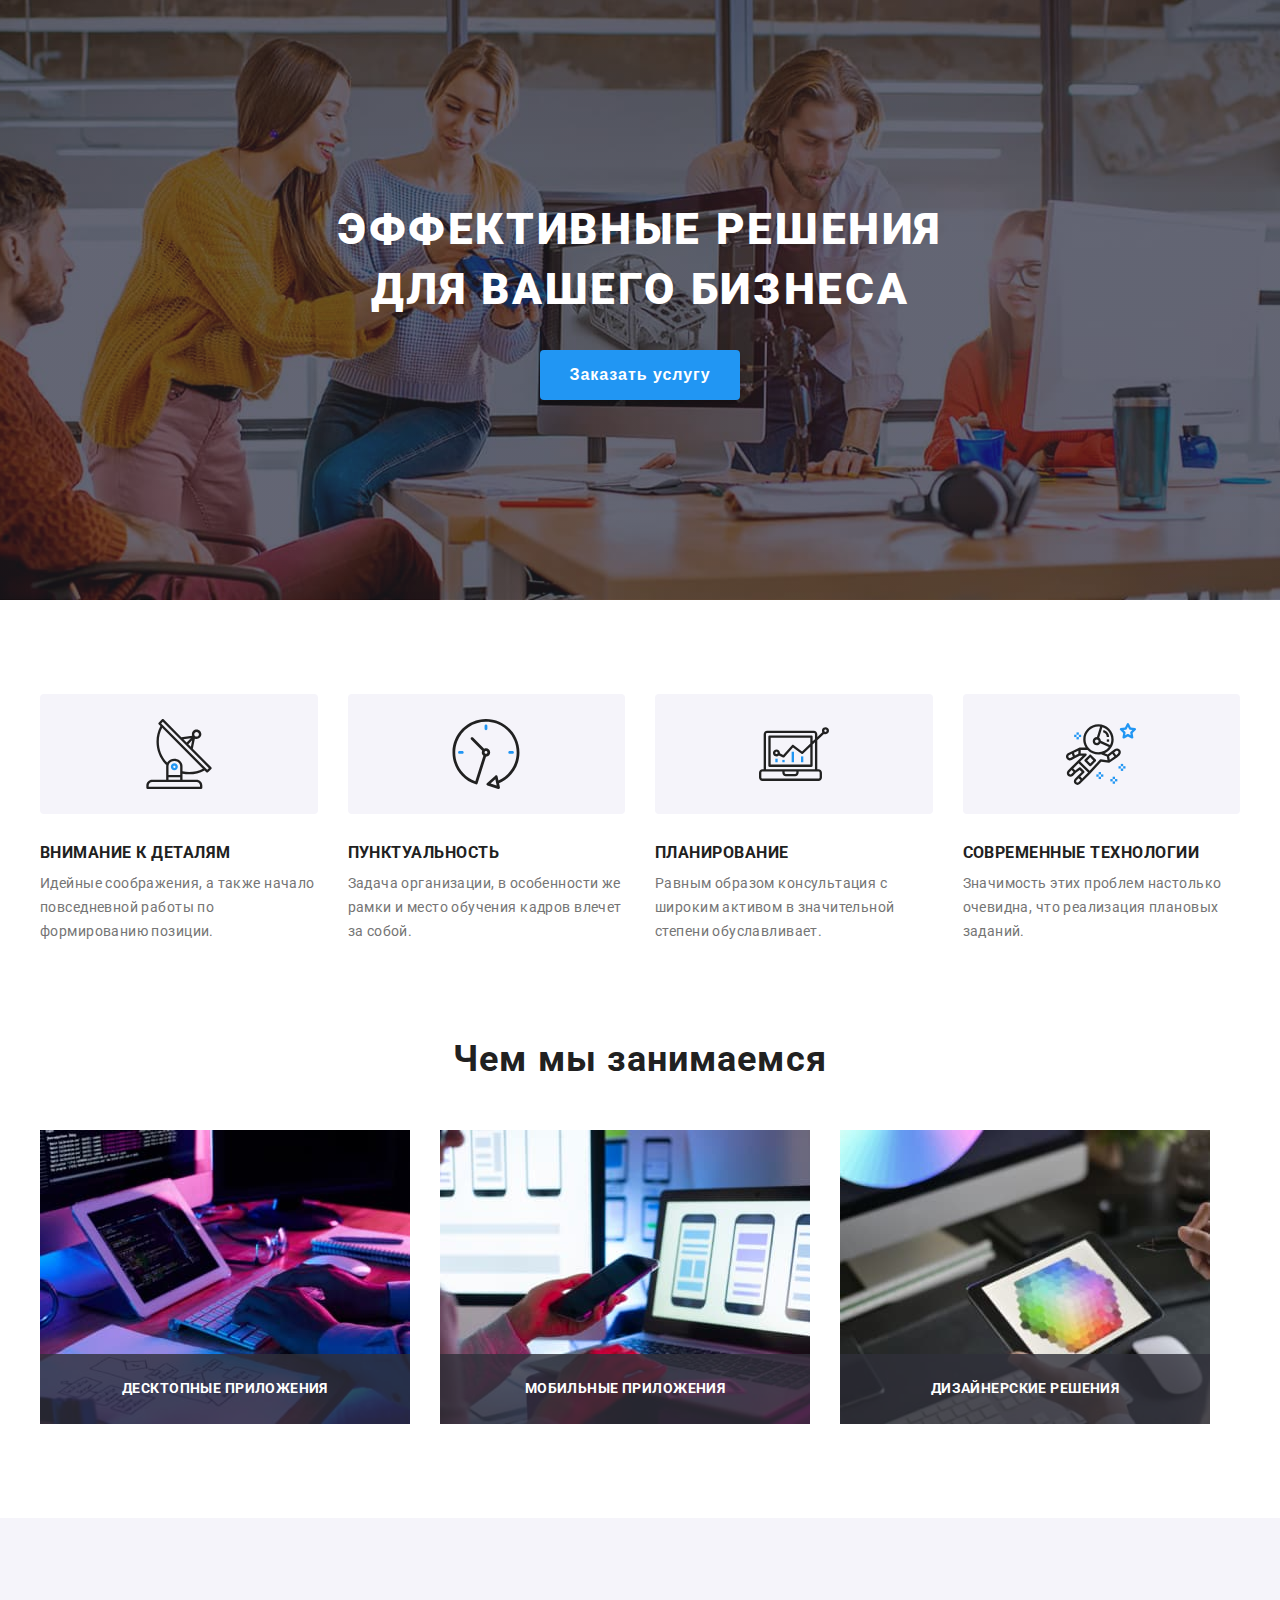
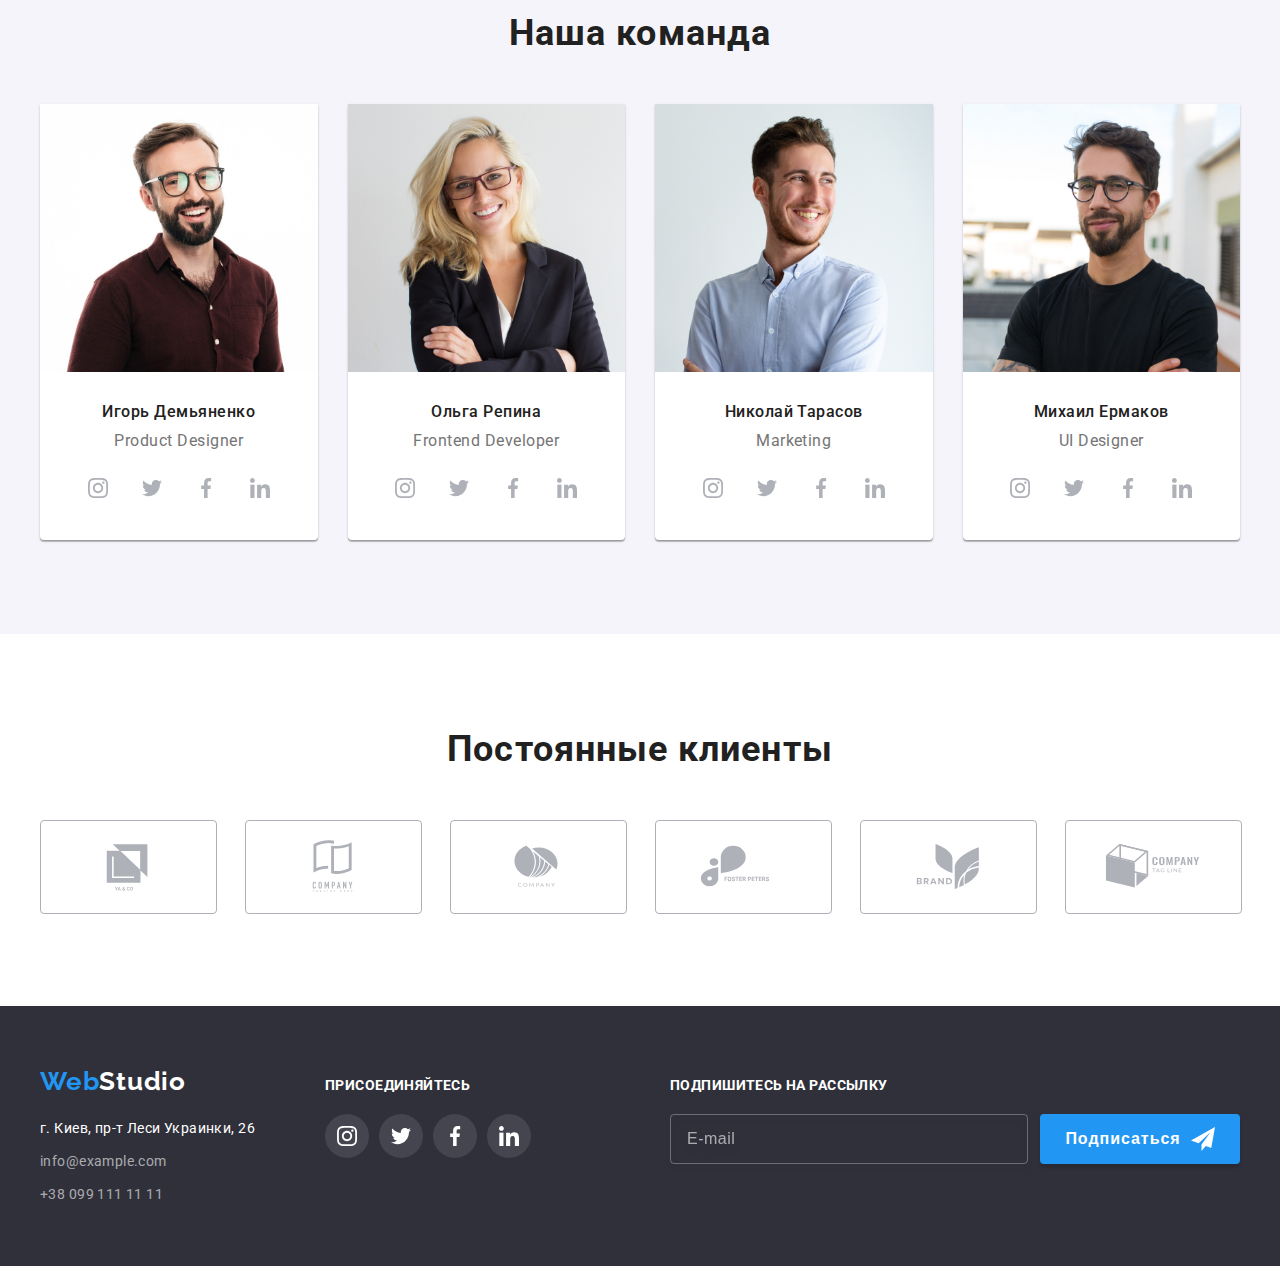
==== commit 670fc225: "add adaptive in hero, about" ====
--- a/index.html
+++ b/index.html
@@ -55,12 +55,12 @@
       </div>
     </header> -->
     <main>
-      <!-- <section class="hero">
+      <section class="hero">
         <div class="container">
           <h1 class="hero__title">Эффективные решения для вашего бизнеса</h1>
           <button type="button" class="hero__btn btn" data-modal-open>Заказать услугу</button>
         </div>
-      </section> -->
+      </section>
       <section class="benefits section">
         <div class="container">
           <h2 class="visually-hidden">Наши преимущества</h2>
@@ -112,7 +112,7 @@
           </ul>
         </div>
       </section>
-      <!-- <section class="about">
+      <section class="about">
         <div class="container">
           <h2 class="title">Чем мы занимаемся</h2>
           <ul class="about__list list">
@@ -146,7 +146,7 @@
             </li>
           </ul>
         </div>
-      </section> -->
+      </section>
       <section class="team section">
         <div class="container">
           <h2 class="title">Наша команда</h2>
--- a/css/main.min.css
+++ b/css/main.min.css
@@ -1 +1 @@
-:root{--main-text-color: #212121;--second-text-color: #757575;--main-btn-color: #2196F3;--second-btn-color: #188CE8;--accent-color: #2196F3;--logo-color-studio: #000000;--main-backgroun-color: #FFFFFF;--second-backgroun-color: #2F303A;--third-backgroun-color: #F5F4FA;--backgroun-text-color: #FFFFFF;--footer-link: rgba(255, 255, 255, 0.6);--border-color:#ECECEC;--border-bottom-color: #EEEEEE;--transition: 250ms cubic-bezier(0.4, 0, 0.2, 1)}.visually-hidden{position:absolute;white-space:nowrap;width:1px;height:1px;overflow:hidden;border:0;padding:0;clip:rect(0 0 0 0);clip-path:inset(50%);margin:-1px}h1,h2,h3,h4,h5,h6,p{margin:0}ol,ul{padding-left:0;margin:0}button{cursor:pointer;border:0;display:block;text-align:center}img{display:block;width:100%;height:auto}body{font-family:"Roboto",sans-serif;font-size:14px;color:var(--main-text-color);margin:0}.list{list-style:none;padding:0;margin:0}.link{text-decoration:none;transition:var(--transition);transition-property:color}.link:hover,.link:focus{color:var(--accent-color)}.title{font-size:28px;line-height:1.18;letter-spacing:.03em;text-align:center;margin-bottom:30px}@media screen and (min-width: 1200px){.title{font-size:36px;line-height:1.17;margin-bottom:50px}}.logo{font-size:26px;font-weight:700;line-height:1.19;letter-spacing:.03em;color:var(--accent-color);font-family:"Raleway",sans-serif;text-decoration:none;display:flex;justify-content:center}@media screen and (min-width: 1200px){.logo{display:inline-block;justify-content:none}}.soc-link{display:flex;width:44px;height:44px;border-radius:50%;justify-content:center;align-items:center;transition:var(--transition);transition-property:background-color}.soc-link:hover,.soc-link:focus{background-color:var(--accent-color)}.btn{display:flex;width:200px;height:50px;margin:0 auto;font-size:16px;font-weight:700;line-height:1.88;letter-spacing:.06em;color:var(--backgroun-text-color);text-align:center;align-items:center;justify-content:center;background:var(--main-btn-color);box-shadow:0px 4px 4px rgba(0,0,0,.15);border-radius:4px;transition:var(--transition);transition-property:background}.btn:hover,.btn:focus{background:var(--second-btn-color)}.container{width:100%;padding-left:15px;padding-right:15px;margin:0 auto}@media screen and (min-width: 480px){.container{max-width:480px}}@media screen and (min-width: 768px){.container{max-width:768px;margin-left:auto;margin-right:auto}}@media screen and (min-width: 1200px){.container{max-width:1200px}}.section{padding-top:60px;padding-bottom:60px}@media screen and (min-width: 1200px){.section{padding-top:94px;padding-bottom:94px}}.header{background:var(--main-backgroun-color);border:1px solid var(--border-color);margin:0 auto}.header .container{display:flex;align-items:center}.header__logo{padding-top:24px;padding-bottom:25px}.header__logo--black{color:var(--logo-color-studio)}.menu-list{margin-left:93px;display:flex}.menu-list__item{position:relative}.menu-list__item:not(:first-child){margin-left:50px}.menu-list__link.current{color:var(--accent-color)}.menu-list__link.current::after{content:"";position:absolute;bottom:-2px;left:0;width:100%;height:4px;background:var(--accent-color);border-radius:2px}.menu-list__link{font-weight:500;line-height:1.14;letter-spacing:.02em;color:inherit;text-align:left;display:block;padding-top:32px;padding-bottom:32px}.connect-list{display:flex;margin-left:auto}.connect-list__item:not(:first-child){margin-left:50px}.connect-list__link{font-weight:500;line-height:1.14;letter-spacing:.02em;color:var(--second-text-color);align-items:center;display:flex;padding-top:32px;padding-bottom:32px}.connect-list__icon{margin-right:10px;background-position:center;background-size:contain;fill:currentColor;transition:var(--transition);transition-property:fill}.connect-list__link:hover .connect-list__icon,.connect-list__link:focus .connect-list__icon{fill:var(--accent-color)}.hero{background:var(--second-backgroun-color);padding-top:200px;padding-bottom:200px;max-width:1600px;background-repeat:no-repeat;background-size:cover;background-position:center;margin:0 auto;background-image:linear-gradient(rgba(47, 48, 58, 0.4), rgba(47, 48, 58, 0.4)),url(../img/hero_bg.jpg)}.hero__title{font-size:44px;font-weight:900;line-height:1.36;letter-spacing:.06em;color:var(--backgroun-text-color);text-align:center;text-transform:uppercase;width:696px;margin-bottom:30px;margin-left:auto;margin-right:auto}.benefits__list{margin-top:-30px}@media screen and (min-width: 768px){.benefits__list{display:flex;flex-wrap:wrap;margin-left:-30px}}.benefits__item{width:100%;margin-top:30px}@media screen and (min-width: 768px){.benefits__item{width:calc(50% - 30px);margin-left:30px}}@media screen and (min-width: 1200px){.benefits__item{width:calc(25% - 30px)}}.benefits-block{display:flex;height:120px;background:var(--third-backgroun-color);border-radius:4px;margin-bottom:30px;justify-content:center;align-items:center}.benefits-block__icon{display:block}.benefits__title{line-height:1.14;letter-spacing:.03em;text-transform:uppercase;margin-bottom:10px}.benefits__text{line-height:1.71;letter-spacing:.03em;color:var(--second-text-color)}.about{padding-bottom:94px}.about__list{display:flex;align-items:center}.about__item+.about__item{margin-left:30px}.about-block{position:relative;display:flex}.about-block__text{position:absolute;display:flex;justify-content:center;align-items:center;font-weight:700;line-height:1.14;letter-spacing:.03em;color:var(--backgroun-text-color);text-align:center;text-transform:uppercase;bottom:0;height:70px;width:100%;background-color:rgba(47,48,58,.8)}.team{background:var(--third-backgroun-color)}@media screen and (min-width: 768px){.team__list{display:flex;flex-wrap:wrap;margin-left:-30px;margin-top:-30px}}.team__item{background:var(--main-backgroun-color);box-shadow:0px 1px 3px rgba(0,0,0,.12),0px 1px 1px rgba(0,0,0,.14),0px 2px 1px rgba(0,0,0,.2);border-radius:0px 0px 4px 4px;width:100%;margin-top:30px}@media screen and (min-width: 768px){.team__item{width:calc(50% - 30px);margin-left:30px}}@media screen and (min-width: 1200px){.team__item{width:calc(25% - 30px)}}.team-block{padding-top:30px;padding-bottom:24px}@media screen and (min-width: 1200px){.team-block{padding-bottom:30px}}.team-block__title{font-size:16px;font-weight:500;line-height:1.19;letter-spacing:.03em;text-align:center;margin-bottom:10px}.team-block__text{font-size:16px;line-height:1.19;letter-spacing:.03em;color:var(--second-text-color);text-align:center;margin-bottom:16px}.team-soc{display:flex;justify-content:center}.team-soc__item+.team-soc__item{margin-left:10px}.team-soc__icon{fill:#afb1b8;transition:var(--transition);transition-property:fill}.team-soc__link:hover .team-soc__icon,.team-soc__link:focus .team-soc__icon{fill:var(--backgroun-text-color)}.clients__list{flex-wrap:wrap;display:flex;margin-left:-30px;margin-top:-30px}.clients__item{width:calc(50% - 30px);height:92px;box-sizing:border-box;margin-top:30px;margin-left:30px}@media screen and (min-width: 768px){.clients__item{width:calc(33.3333333333% - 30px)}}@media screen and (min-width: 1200px){.clients__item{width:calc(16.6666666667% - 30px)}}.clients__link{display:flex;width:100%;height:100%;justify-content:center;align-items:center;border:1px solid #afb1b8;border-radius:4px;outline:none;transition:var(--transition);transition-property:border}.clients__link:hover,.clients__link:focus{border:1px solid var(--accent-color)}.clients__icon{display:block;fill:#afb1b8;transition:var(--transition);transition-property:fill}.clients__link:hover .clients__icon,.clients__link:focus .clients__icon{fill:var(--accent-color)}.footer{background:var(--second-backgroun-color);padding-top:60px;padding-bottom:60px}@media screen and (min-width: 1200px){.footer .container{display:flex;align-items:baseline}}@media screen and (max-width: 1199.98px){.footer-wrapper{margin-bottom:60px}}@media screen and (min-width: 768px){.footer-wrapper{display:flex;align-items:baseline;justify-content:space-between}}.footer-block{display:block;margin-bottom:60px}@media screen and (min-width: 768px){.footer-block{width:50%;margin-bottom:0}}@media screen and (min-width: 1200px){.footer-block{display:inline-block;width:auto}}.footer__logo{margin-bottom:20px}.footer__logo--white{color:var(--backgroun-text-color)}.address{font-style:normal}.address__item:not(:last-child){margin-bottom:8px}@media screen and (min-width: 1200px){.address__item:not(:last-child){margin-bottom:9px}}.address__link{display:flex;line-height:1.71;letter-spacing:.03em;color:var(--footer-link)}@media screen and (max-width: 1199.98px){.address__link{justify-content:center}}.address__link--bold{color:var(--backgroun-text-color)}@media screen and (min-width: 768px)and (max-width: 1199.98px){.social{width:50%}}@media screen and (min-width: 1200px){.social{margin-left:70px}}.social__title{font-weight:700;line-height:1.14;letter-spacing:.03em;color:var(--main-backgroun-color);text-align:center;text-transform:uppercase;margin-bottom:20px}@media screen and (min-width: 1200px){.social__title{text-align:left}}.social__list{display:flex;justify-content:center}@media screen and (min-width: 768px){.social__list{margin-bottom:0}}.social__item+.social__item{margin-left:10px}.social__link{background-color:rgba(255,255,255,.1)}.social__icon{fill:var(--backgroun-text-color)}.subscribe{margin-left:auto;margin-right:0}.subscribe__text{font-weight:700;line-height:1.14;letter-spacing:.03em;color:var(--main-backgroun-color);text-align:center;text-transform:uppercase;margin-bottom:20px}@media screen and (min-width: 1200px){.subscribe__text{text-align:left}}@media screen and (min-width: 1200px){.footer-form{display:flex}}.footer-form__input{display:block;margin-bottom:20px;box-sizing:border-box;width:100%;height:50px;border:1px solid rgba(255,255,255,.3);filter:drop-shadow(0px 4px 4px rgba(0, 0, 0, 0.15));border-radius:4px;background-color:rgba(0,0,0,0);font-size:16px;line-height:1.25;letter-spacing:.03em;color:var(--backgroun-text-color);padding-left:16px}.footer-form__input::placeholder{font-size:16px;line-height:1.25;letter-spacing:.03em;color:rgba(255,255,255,.6);display:flex;align-items:center}@media screen and (max-width: 1199.98px){.footer-form__input{width:450px;margin-left:auto;margin-right:auto}}@media screen and (min-width: 1200px){.footer-form__input{width:358px;margin-right:12px}}.footer-form__icon{margin-left:10px}.filters{display:flex;flex-wrap:wrap;justify-content:flex-start;margin-bottom:40px;margin-left:-8px;margin-top:-15px}@media screen and (min-width: 768px){.filters{justify-content:center;margin-bottom:30px}}@media screen and (min-width: 1200px){.filters{margin-bottom:50px}}.filters__item{margin-left:8px;margin-top:15px}.filters__btn{font-size:16px;font-family:inherit;font-weight:500;line-height:1.63;letter-spacing:.03em;text-align:center;background:var(--third-backgroun-color);border-radius:4px;padding:6px 22px;transition:var(--transition);transition-property:color,background,box-shadow}.filters__btn:hover,.filters__btn:focus{background:var(--main-btn-color);box-shadow:0px 3px 1px rgba(0,0,0,.1),0px 1px 2px rgba(0,0,0,.08),0px 2px 2px rgba(0,0,0,.12);color:var(--backgroun-text-color)}.filters__btn--first{background:var(--main-btn-color);color:var(--backgroun-text-color)}@media screen and (min-width: 768px){.projects{display:flex;flex-wrap:wrap;margin-left:-30px;margin-top:-30px}}.projects__item{background:var(--main-backgroun-color);width:100%;margin-top:30px;border:1px solid var(--border-bottom-color)}@media screen and (min-width: 768px){.projects__item{width:calc(50% - 30px);margin-left:30px}}@media screen and (min-width: 1200px){.projects__item{width:calc(33.3333333333% - 30px)}}.projects__link{display:block;color:inherit;text-decoration:none;transition:var(--transition);transition-property:box-shadow}.projects__link:hover,.projects__link:focus{box-shadow:0px 1px 1px rgba(0,0,0,.12),0px 4px 4px rgba(0,0,0,.06),1px 4px 6px rgba(0,0,0,.16)}.projects-overlay{position:relative;overflow:hidden}.projects-overlay__text{position:absolute;display:flex;align-items:center;font-size:18px;line-height:1.56;letter-spacing:.03em;color:var(--main-backgroun-color);background:rgba(33,150,243,.9);top:0;height:100%;padding-left:24px;padding-right:24px;transform:translateY(101%);transition:transform 250ms cubic-bezier(0.4, 0, 0.2, 1)}.projects__link:hover .projects-overlay__text,.projects__link:focus .projects-overlay__text{transform:translateY(0%);overflow:auto}.projects__block{padding:20px 24px;border-top:0}.projects__title{font-size:18px;line-height:2;letter-spacing:.06em;margin-bottom:4px}.projects__text{font-size:16px;line-height:1.88;letter-spacing:.03em;color:var(--second-text-color)}.backdrop{position:fixed;top:0;width:100%;height:100%;background-color:rgba(0,0,0,.2);transition:var(--transition);transition-property:opacity,visibility}.modal{width:528px;height:581px;background:var(--main-backgroun-color);box-shadow:0px 1px 3px rgba(0,0,0,.12),0px 1px 1px rgba(0,0,0,.14),0px 2px 1px rgba(0,0,0,.2);border-radius:4px;position:absolute;top:50%;left:50%;transform:translate(-50%, -50%);transition:transform var(--transition);padding:40px}.backdrop.is-hidden .modal{transform:scale(0.5) rotate(-180deg)}.is-hidden{opacity:0;pointer-events:none;visibility:hidden}.modal__close-btn{position:absolute;display:flex;top:8px;right:8px;width:30px;height:30px;border-radius:50%;justify-content:center;align-items:center;background:var(--backgroun-text-color);border:1px solid rgba(0,0,0,.1);box-sizing:border-box}.modal__close-btn:hover .modal__icon,.modal__close-btn:focus .modal__icon{fill:var(--accent-color)}.modal__icon{transition:var(--transition);transition-property:fill}.modal__title{font-size:20px;font-weight:700;line-height:1.15;letter-spacing:.03em;color:var(--main-text-color);text-align:center;margin-bottom:12px}.form__item:nth-child(-n+3){margin-bottom:10px}.form__item:nth-child(4){margin-bottom:20px}.form__item:nth-child(5){margin-bottom:30px}.form__label{display:block;font-size:12px;line-height:1.17;letter-spacing:.01em;color:var(--second-text-color);margin-bottom:4px}.form__input-wrap{position:relative}.form__input{width:100%;height:40px;border:1px solid rgba(33,33,33,.2);box-sizing:border-box;border-radius:4px;padding:0 0 0 42px;cursor:pointer;outline:none;transition:var(--transition);transition-property:border}.form__input:hover,.form__input:focus{border:1px solid var(--accent-color)}.form__icon{position:absolute;top:50%;left:12px;transform:translateY(-50%);transition:var(--transition);transition-property:fill}.form__input:hover+.form__icon,.form__input:focus+.form__icon{fill:var(--accent-color)}.form__textarea{width:100%;height:120px;font-size:12px;line-height:1.17;letter-spacing:.01em;border:1px solid rgba(33,33,33,.2);box-sizing:border-box;border-radius:4px;resize:none;padding:12px 16px;cursor:pointer;outline:none;transition:var(--transition);transition-property:border}.form__textarea:hover,.form__textarea:focus{border:1px solid var(--accent-color)}.form__textarea::placeholder{color:rgba(117,117,117,.5)}.form__checkbox-text{line-height:1.71;letter-spacing:.03em;color:var(--second-text-color);display:flex;align-items:center;justify-content:center}.form__checkbox-text::before{content:"";width:16px;height:15px;border:2px solid var(--main-text-color);border-radius:2px;margin-right:8.38px;transition:var(--transition);transition-property:background-color}.form__input-checkbox:checked+.form__checkbox-text::before{background-color:var(--accent-color);border:none;background-image:url(../img/icon_check.svg);background-repeat:no-repeat;background-position:center}.form__input-checkbox:focus+.form__checkbox-text::before{border-color:var(--accent-color)}.form__checkbox-text-accent{display:inline-block;box-sizing:border-box;line-height:1.71;letter-spacing:.03em;color:var(--accent-color);text-decoration-line:underline;margin-left:5px}/*# sourceMappingURL=main.min.css.map */+:root{--main-text-color: #212121;--second-text-color: #757575;--main-btn-color: #2196F3;--second-btn-color: #188CE8;--accent-color: #2196F3;--logo-color-studio: #000000;--main-backgroun-color: #FFFFFF;--second-backgroun-color: #2F303A;--third-backgroun-color: #F5F4FA;--backgroun-text-color: #FFFFFF;--footer-link: rgba(255, 255, 255, 0.6);--border-color:#ECECEC;--border-bottom-color: #EEEEEE;--transition: 250ms cubic-bezier(0.4, 0, 0.2, 1)}.visually-hidden{position:absolute;white-space:nowrap;width:1px;height:1px;overflow:hidden;border:0;padding:0;clip:rect(0 0 0 0);clip-path:inset(50%);margin:-1px}h1,h2,h3,h4,h5,h6,p{margin:0}ol,ul{padding-left:0;margin:0}button{cursor:pointer;border:0;display:block;text-align:center}img{display:block;width:100%;height:auto}body{font-family:"Roboto",sans-serif;font-size:14px;color:var(--main-text-color);margin:0}.list{list-style:none;padding:0;margin:0}.link{text-decoration:none;transition:var(--transition);transition-property:color}.link:hover,.link:focus{color:var(--accent-color)}.title{font-size:28px;line-height:1.18;letter-spacing:.03em;text-align:center;margin-bottom:30px}@media screen and (min-width: 1200px){.title{font-size:36px;line-height:1.17;margin-bottom:50px}}.logo{font-size:26px;font-weight:700;line-height:1.19;letter-spacing:.03em;color:var(--accent-color);font-family:"Raleway",sans-serif;text-decoration:none;display:flex;justify-content:center}@media screen and (min-width: 1200px){.logo{display:inline-block;justify-content:none}}.soc-link{display:flex;width:44px;height:44px;border-radius:50%;justify-content:center;align-items:center;transition:var(--transition);transition-property:background-color}.soc-link:hover,.soc-link:focus{background-color:var(--accent-color)}.btn{display:flex;width:200px;height:50px;margin:0 auto;font-size:16px;font-weight:700;line-height:1.88;letter-spacing:.06em;color:var(--backgroun-text-color);text-align:center;align-items:center;justify-content:center;background:var(--main-btn-color);box-shadow:0px 4px 4px rgba(0,0,0,.15);border-radius:4px;transition:var(--transition);transition-property:background}.btn:hover,.btn:focus{background:var(--second-btn-color)}.container{width:100%;padding-left:15px;padding-right:15px;margin:0 auto}@media screen and (min-width: 480px){.container{max-width:480px}}@media screen and (min-width: 768px){.container{max-width:768px;margin-left:auto;margin-right:auto}}@media screen and (min-width: 1200px){.container{max-width:1200px}}.section{padding-top:60px;padding-bottom:60px}@media screen and (min-width: 1200px){.section{padding-top:94px;padding-bottom:94px}}.header{background:var(--main-backgroun-color);border:1px solid var(--border-color);margin:0 auto}.header .container{display:flex;align-items:center}.header__logo{padding-top:24px;padding-bottom:25px}.header__logo--black{color:var(--logo-color-studio)}.menu-list{margin-left:93px;display:flex}.menu-list__item{position:relative}.menu-list__item:not(:first-child){margin-left:50px}.menu-list__link.current{color:var(--accent-color)}.menu-list__link.current::after{content:"";position:absolute;bottom:-2px;left:0;width:100%;height:4px;background:var(--accent-color);border-radius:2px}.menu-list__link{font-weight:500;line-height:1.14;letter-spacing:.02em;color:inherit;text-align:left;display:block;padding-top:32px;padding-bottom:32px}.connect-list{display:flex;margin-left:auto}.connect-list__item:not(:first-child){margin-left:50px}.connect-list__link{font-weight:500;line-height:1.14;letter-spacing:.02em;color:var(--second-text-color);align-items:center;display:flex;padding-top:32px;padding-bottom:32px}.connect-list__icon{margin-right:10px;background-position:center;background-size:contain;fill:currentColor;transition:var(--transition);transition-property:fill}.connect-list__link:hover .connect-list__icon,.connect-list__link:focus .connect-list__icon{fill:var(--accent-color)}.hero{background:var(--second-backgroun-color);padding-top:118px;padding-bottom:118px;max-width:1600px;background-repeat:no-repeat;background-size:cover;background-position:center;margin:0 auto;background-image:linear-gradient(rgba(47, 48, 58, 0.4), rgba(47, 48, 58, 0.4)),url(../img/hero_bg.jpg)}@media screen and (min-width: 1200px){.hero{padding-top:200px;padding-bottom:200px}}.hero__title{font-size:26px;font-weight:900;line-height:1.62;letter-spacing:.06em;color:var(--backgroun-text-color);text-align:center;text-transform:uppercase;max-width:360px;margin-bottom:30px;margin-left:auto;margin-right:auto}@media screen and (min-width: 1200px){.hero__title{font-size:44px;line-height:1.36;max-width:696px}}.benefits__list{margin-top:-30px}@media screen and (min-width: 768px){.benefits__list{display:flex;flex-wrap:wrap;margin-left:-30px}}.benefits__item{width:100%;margin-top:30px}@media screen and (min-width: 768px){.benefits__item{width:calc(50% - 30px);margin-left:30px}}@media screen and (min-width: 1200px){.benefits__item{width:calc(25% - 30px)}}.benefits-block{display:flex;height:120px;background:var(--third-backgroun-color);border-radius:4px;margin-bottom:30px;justify-content:center;align-items:center}.benefits-block__icon{display:block}.benefits__title{line-height:1.14;letter-spacing:.03em;text-transform:uppercase;margin-bottom:10px}.benefits__text{line-height:1.71;letter-spacing:.03em;color:var(--second-text-color)}.about{padding-bottom:94px}@media screen and (max-width: 1199.98px){.about{display:none}}.about__list{display:flex;align-items:center}.about__item+.about__item{margin-left:30px}.about-block{position:relative;display:flex}.about-block__text{position:absolute;display:flex;justify-content:center;align-items:center;font-weight:700;line-height:1.14;letter-spacing:.03em;color:var(--backgroun-text-color);text-align:center;text-transform:uppercase;bottom:0;height:70px;width:100%;background-color:rgba(47,48,58,.8)}.team{background:var(--third-backgroun-color)}@media screen and (min-width: 768px){.team__list{display:flex;flex-wrap:wrap;margin-left:-30px;margin-top:-30px}}.team__item{background:var(--main-backgroun-color);box-shadow:0px 1px 3px rgba(0,0,0,.12),0px 1px 1px rgba(0,0,0,.14),0px 2px 1px rgba(0,0,0,.2);border-radius:0px 0px 4px 4px;width:100%;margin-top:30px}@media screen and (min-width: 768px){.team__item{width:calc(50% - 30px);margin-left:30px}}@media screen and (min-width: 1200px){.team__item{width:calc(25% - 30px)}}.team-block{padding-top:30px;padding-bottom:24px}@media screen and (min-width: 1200px){.team-block{padding-bottom:30px}}.team-block__title{font-size:16px;font-weight:500;line-height:1.19;letter-spacing:.03em;text-align:center;margin-bottom:10px}.team-block__text{font-size:16px;line-height:1.19;letter-spacing:.03em;color:var(--second-text-color);text-align:center;margin-bottom:16px}.team-soc{display:flex;justify-content:center}.team-soc__item+.team-soc__item{margin-left:10px}.team-soc__icon{fill:#afb1b8;transition:var(--transition);transition-property:fill}.team-soc__link:hover .team-soc__icon,.team-soc__link:focus .team-soc__icon{fill:var(--backgroun-text-color)}.clients__list{flex-wrap:wrap;display:flex;margin-left:-30px;margin-top:-30px}.clients__item{width:calc(50% - 30px);height:92px;box-sizing:border-box;margin-top:30px;margin-left:30px}@media screen and (min-width: 768px){.clients__item{width:calc(33.3333333333% - 30px)}}@media screen and (min-width: 1200px){.clients__item{width:calc(16.6666666667% - 30px)}}.clients__link{display:flex;width:100%;height:100%;justify-content:center;align-items:center;border:1px solid #afb1b8;border-radius:4px;outline:none;transition:var(--transition);transition-property:border}.clients__link:hover,.clients__link:focus{border:1px solid var(--accent-color)}.clients__icon{display:block;fill:#afb1b8;transition:var(--transition);transition-property:fill}.clients__link:hover .clients__icon,.clients__link:focus .clients__icon{fill:var(--accent-color)}.footer{background:var(--second-backgroun-color);padding-top:60px;padding-bottom:60px}@media screen and (min-width: 1200px){.footer .container{display:flex;align-items:baseline}}@media screen and (max-width: 1199.98px){.footer-wrapper{margin-bottom:60px}}@media screen and (min-width: 768px){.footer-wrapper{display:flex;align-items:baseline;justify-content:space-between}}.footer-block{display:block;margin-bottom:60px}@media screen and (min-width: 768px){.footer-block{width:50%;margin-bottom:0}}@media screen and (min-width: 1200px){.footer-block{display:inline-block;width:auto}}.footer__logo{margin-bottom:20px}.footer__logo--white{color:var(--backgroun-text-color)}.address{font-style:normal}.address__item:not(:last-child){margin-bottom:8px}@media screen and (min-width: 1200px){.address__item:not(:last-child){margin-bottom:9px}}.address__link{display:flex;line-height:1.71;letter-spacing:.03em;color:var(--footer-link)}@media screen and (max-width: 1199.98px){.address__link{justify-content:center}}.address__link--bold{color:var(--backgroun-text-color)}@media screen and (min-width: 768px)and (max-width: 1199.98px){.social{width:50%}}@media screen and (min-width: 1200px){.social{margin-left:70px}}.social__title{font-weight:700;line-height:1.14;letter-spacing:.03em;color:var(--main-backgroun-color);text-align:center;text-transform:uppercase;margin-bottom:20px}@media screen and (min-width: 1200px){.social__title{text-align:left}}.social__list{display:flex;justify-content:center}@media screen and (min-width: 768px){.social__list{margin-bottom:0}}.social__item+.social__item{margin-left:10px}.social__link{background-color:rgba(255,255,255,.1)}.social__icon{fill:var(--backgroun-text-color)}.subscribe{margin-left:auto;margin-right:0}.subscribe__text{font-weight:700;line-height:1.14;letter-spacing:.03em;color:var(--main-backgroun-color);text-align:center;text-transform:uppercase;margin-bottom:20px}@media screen and (min-width: 1200px){.subscribe__text{text-align:left}}@media screen and (min-width: 1200px){.footer-form{display:flex}}.footer-form__input{display:block;margin-bottom:20px;box-sizing:border-box;width:100%;height:50px;border:1px solid rgba(255,255,255,.3);filter:drop-shadow(0px 4px 4px rgba(0, 0, 0, 0.15));border-radius:4px;background-color:rgba(0,0,0,0);font-size:16px;line-height:1.25;letter-spacing:.03em;color:var(--backgroun-text-color);padding-left:16px}.footer-form__input::placeholder{font-size:16px;line-height:1.25;letter-spacing:.03em;color:rgba(255,255,255,.6);display:flex;align-items:center}@media screen and (min-width: 768px)and (max-width: 1199.98px){.footer-form__input{width:450px;margin-left:auto;margin-right:auto}}@media screen and (min-width: 1200px){.footer-form__input{width:358px;margin-right:12px}}.footer-form__icon{margin-left:10px}.filters{display:flex;flex-wrap:wrap;justify-content:flex-start;margin-bottom:40px;margin-left:-8px;margin-top:-15px}@media screen and (min-width: 768px){.filters{justify-content:center;margin-bottom:30px}}@media screen and (min-width: 1200px){.filters{margin-bottom:50px}}.filters__item{margin-left:8px;margin-top:15px}.filters__btn{font-size:16px;font-family:inherit;font-weight:500;line-height:1.63;letter-spacing:.03em;text-align:center;background:var(--third-backgroun-color);border-radius:4px;padding:6px 22px;transition:var(--transition);transition-property:color,background,box-shadow}.filters__btn:hover,.filters__btn:focus{background:var(--main-btn-color);box-shadow:0px 3px 1px rgba(0,0,0,.1),0px 1px 2px rgba(0,0,0,.08),0px 2px 2px rgba(0,0,0,.12);color:var(--backgroun-text-color)}.filters__btn--first{background:var(--main-btn-color);color:var(--backgroun-text-color)}@media screen and (min-width: 768px){.projects{display:flex;flex-wrap:wrap;margin-left:-30px;margin-top:-30px}}.projects__item{background:var(--main-backgroun-color);width:100%;margin-top:30px;border:1px solid var(--border-bottom-color)}@media screen and (min-width: 768px){.projects__item{width:calc(50% - 30px);margin-left:30px}}@media screen and (min-width: 1200px){.projects__item{width:calc(33.3333333333% - 30px)}}.projects__link{display:block;color:inherit;text-decoration:none;transition:var(--transition);transition-property:box-shadow}.projects__link:hover,.projects__link:focus{box-shadow:0px 1px 1px rgba(0,0,0,.12),0px 4px 4px rgba(0,0,0,.06),1px 4px 6px rgba(0,0,0,.16)}.projects-overlay{position:relative;overflow:hidden}.projects-overlay__text{position:absolute;display:flex;align-items:center;font-size:18px;line-height:1.56;letter-spacing:.03em;color:var(--main-backgroun-color);background:rgba(33,150,243,.9);top:0;height:100%;padding-left:24px;padding-right:24px;transform:translateY(101%);transition:transform 250ms cubic-bezier(0.4, 0, 0.2, 1)}.projects__link:hover .projects-overlay__text,.projects__link:focus .projects-overlay__text{transform:translateY(0%);overflow:auto}.projects__block{padding:20px 24px;border-top:0}.projects__title{font-size:18px;line-height:2;letter-spacing:.06em;margin-bottom:4px}.projects__text{font-size:16px;line-height:1.88;letter-spacing:.03em;color:var(--second-text-color)}.backdrop{position:fixed;top:0;width:100%;height:100%;background-color:rgba(0,0,0,.2);transition:var(--transition);transition-property:opacity,visibility}.modal{width:528px;height:581px;background:var(--main-backgroun-color);box-shadow:0px 1px 3px rgba(0,0,0,.12),0px 1px 1px rgba(0,0,0,.14),0px 2px 1px rgba(0,0,0,.2);border-radius:4px;position:absolute;top:50%;left:50%;transform:translate(-50%, -50%);transition:transform var(--transition);padding:40px}.backdrop.is-hidden .modal{transform:scale(0.5) rotate(-180deg)}.is-hidden{opacity:0;pointer-events:none;visibility:hidden}.modal__close-btn{position:absolute;display:flex;top:8px;right:8px;width:30px;height:30px;border-radius:50%;justify-content:center;align-items:center;background:var(--backgroun-text-color);border:1px solid rgba(0,0,0,.1);box-sizing:border-box}.modal__close-btn:hover .modal__icon,.modal__close-btn:focus .modal__icon{fill:var(--accent-color)}.modal__icon{transition:var(--transition);transition-property:fill}.modal__title{font-size:20px;font-weight:700;line-height:1.15;letter-spacing:.03em;color:var(--main-text-color);text-align:center;margin-bottom:12px}.form__item:nth-child(-n+3){margin-bottom:10px}.form__item:nth-child(4){margin-bottom:20px}.form__item:nth-child(5){margin-bottom:30px}.form__label{display:block;font-size:12px;line-height:1.17;letter-spacing:.01em;color:var(--second-text-color);margin-bottom:4px}.form__input-wrap{position:relative}.form__input{width:100%;height:40px;border:1px solid rgba(33,33,33,.2);box-sizing:border-box;border-radius:4px;padding:0 0 0 42px;cursor:pointer;outline:none;transition:var(--transition);transition-property:border}.form__input:hover,.form__input:focus{border:1px solid var(--accent-color)}.form__icon{position:absolute;top:50%;left:12px;transform:translateY(-50%);transition:var(--transition);transition-property:fill}.form__input:hover+.form__icon,.form__input:focus+.form__icon{fill:var(--accent-color)}.form__textarea{width:100%;height:120px;font-size:12px;line-height:1.17;letter-spacing:.01em;border:1px solid rgba(33,33,33,.2);box-sizing:border-box;border-radius:4px;resize:none;padding:12px 16px;cursor:pointer;outline:none;transition:var(--transition);transition-property:border}.form__textarea:hover,.form__textarea:focus{border:1px solid var(--accent-color)}.form__textarea::placeholder{color:rgba(117,117,117,.5)}.form__checkbox-text{line-height:1.71;letter-spacing:.03em;color:var(--second-text-color);display:flex;align-items:center;justify-content:center}.form__checkbox-text::before{content:"";width:16px;height:15px;border:2px solid var(--main-text-color);border-radius:2px;margin-right:8.38px;transition:var(--transition);transition-property:background-color}.form__input-checkbox:checked+.form__checkbox-text::before{background-color:var(--accent-color);border:none;background-image:url(../img/icon_check.svg);background-repeat:no-repeat;background-position:center}.form__input-checkbox:focus+.form__checkbox-text::before{border-color:var(--accent-color)}.form__checkbox-text-accent{display:inline-block;box-sizing:border-box;line-height:1.71;letter-spacing:.03em;color:var(--accent-color);text-decoration-line:underline;margin-left:5px}/*# sourceMappingURL=main.min.css.map */--- a/css/main.css
+++ b/css/main.css
@@ -274,8 +274,8 @@
 
 .hero {
   background: var(--second-backgroun-color);
-  padding-top: 200px;
-  padding-bottom: 200px;
+  padding-top: 118px;
+  padding-bottom: 118px;
   max-width: 1600px;
   background-repeat: no-repeat;
   background-size: cover;
@@ -283,19 +283,32 @@
   margin: 0 auto;
   background-image: linear-gradient(rgba(47, 48, 58, 0.4), rgba(47, 48, 58, 0.4)), url(../img/hero_bg.jpg);
 }
+@media screen and (min-width: 1200px) {
+  .hero {
+    padding-top: 200px;
+    padding-bottom: 200px;
+  }
+}
 
 .hero__title {
-  font-size: 44px;
+  font-size: 26px;
   font-weight: 900;
-  line-height: 1.36;
+  line-height: 1.62;
   letter-spacing: 0.06em;
   color: var(--backgroun-text-color);
   text-align: center;
   text-transform: uppercase;
-  width: 696px;
+  max-width: 360px;
   margin-bottom: 30px;
   margin-left: auto;
   margin-right: auto;
+}
+@media screen and (min-width: 1200px) {
+  .hero__title {
+    font-size: 44px;
+    line-height: 1.36;
+    max-width: 696px;
+  }
 }
 
 .benefits__list {
@@ -353,6 +366,11 @@
 
 .about {
   padding-bottom: 94px;
+}
+@media screen and (max-width: 1199.98px) {
+  .about {
+    display: none;
+  }
 }
 .about__list {
   display: flex;
@@ -690,7 +708,7 @@
   display: flex;
   align-items: center;
 }
-@media screen and (max-width: 1199.98px) {
+@media screen and (min-width: 768px) and (max-width: 1199.98px) {
   .footer-form__input {
     width: 450px;
     margin-left: auto;
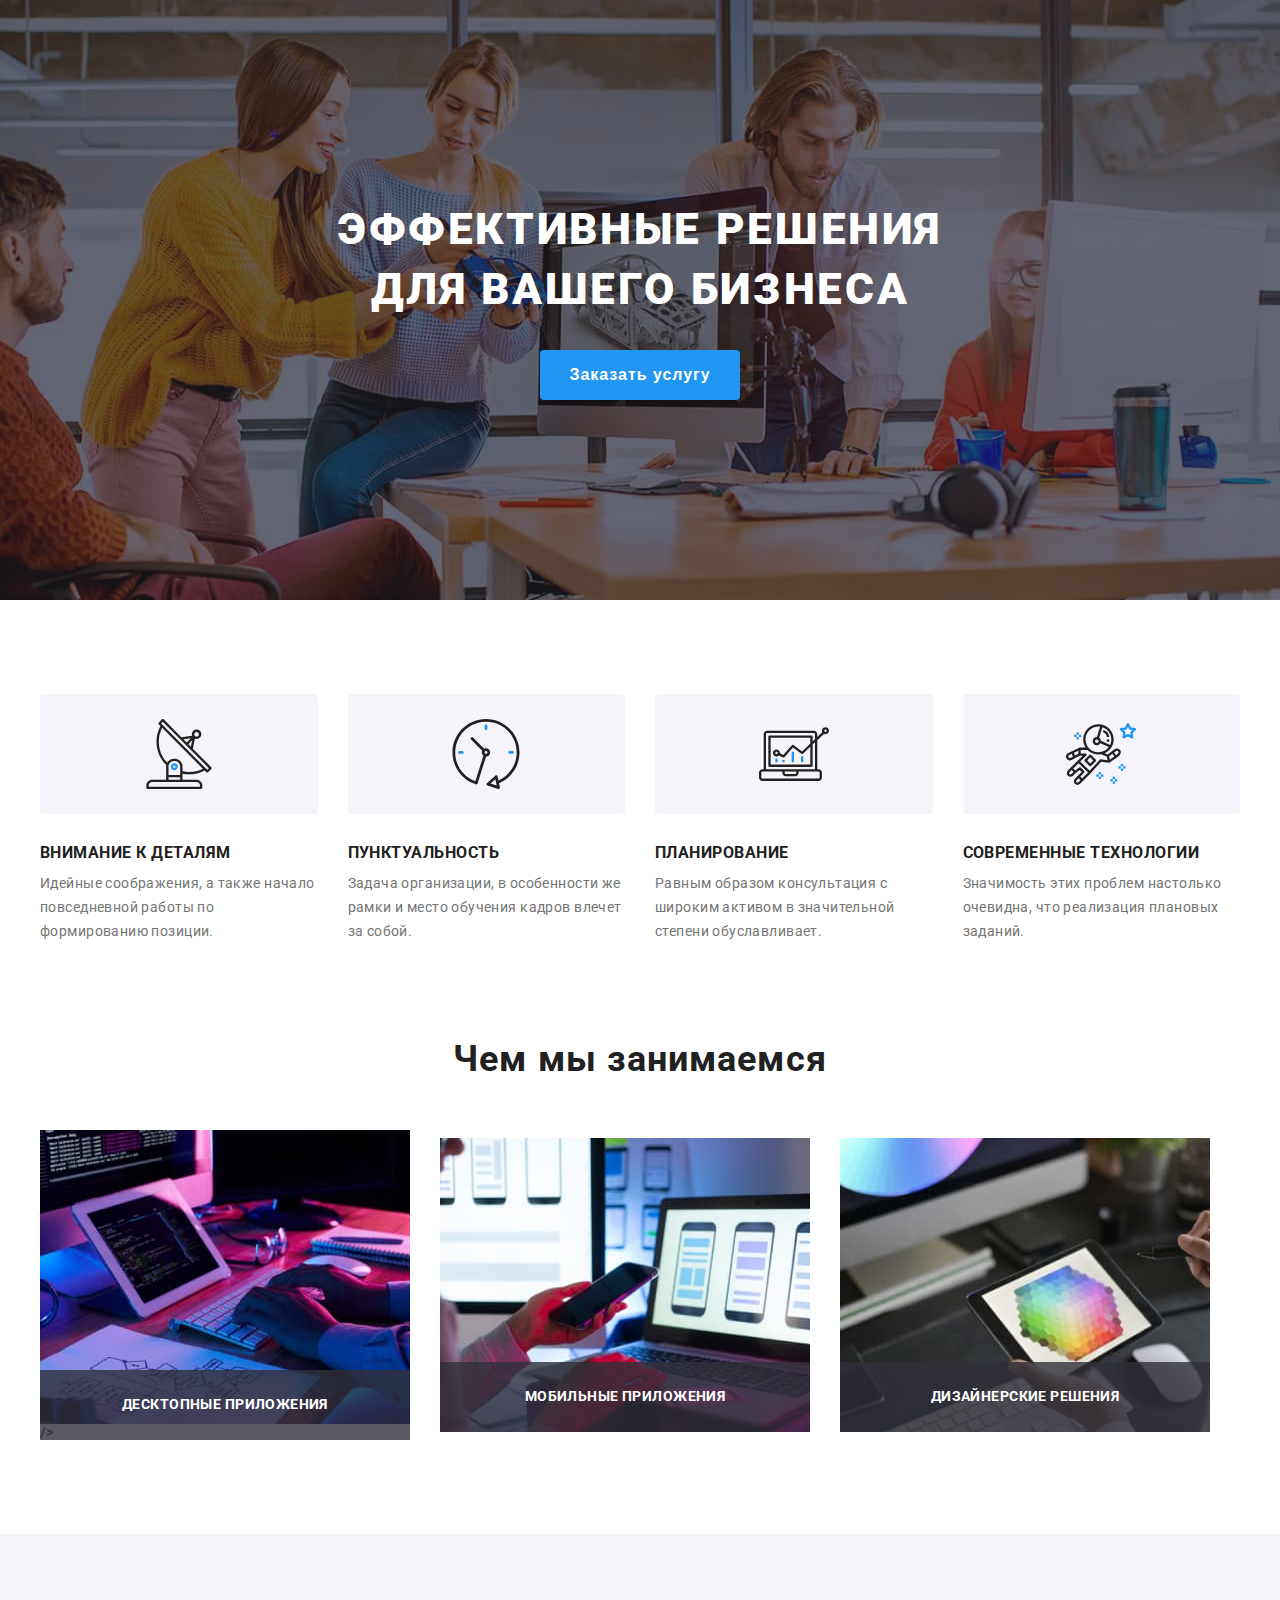
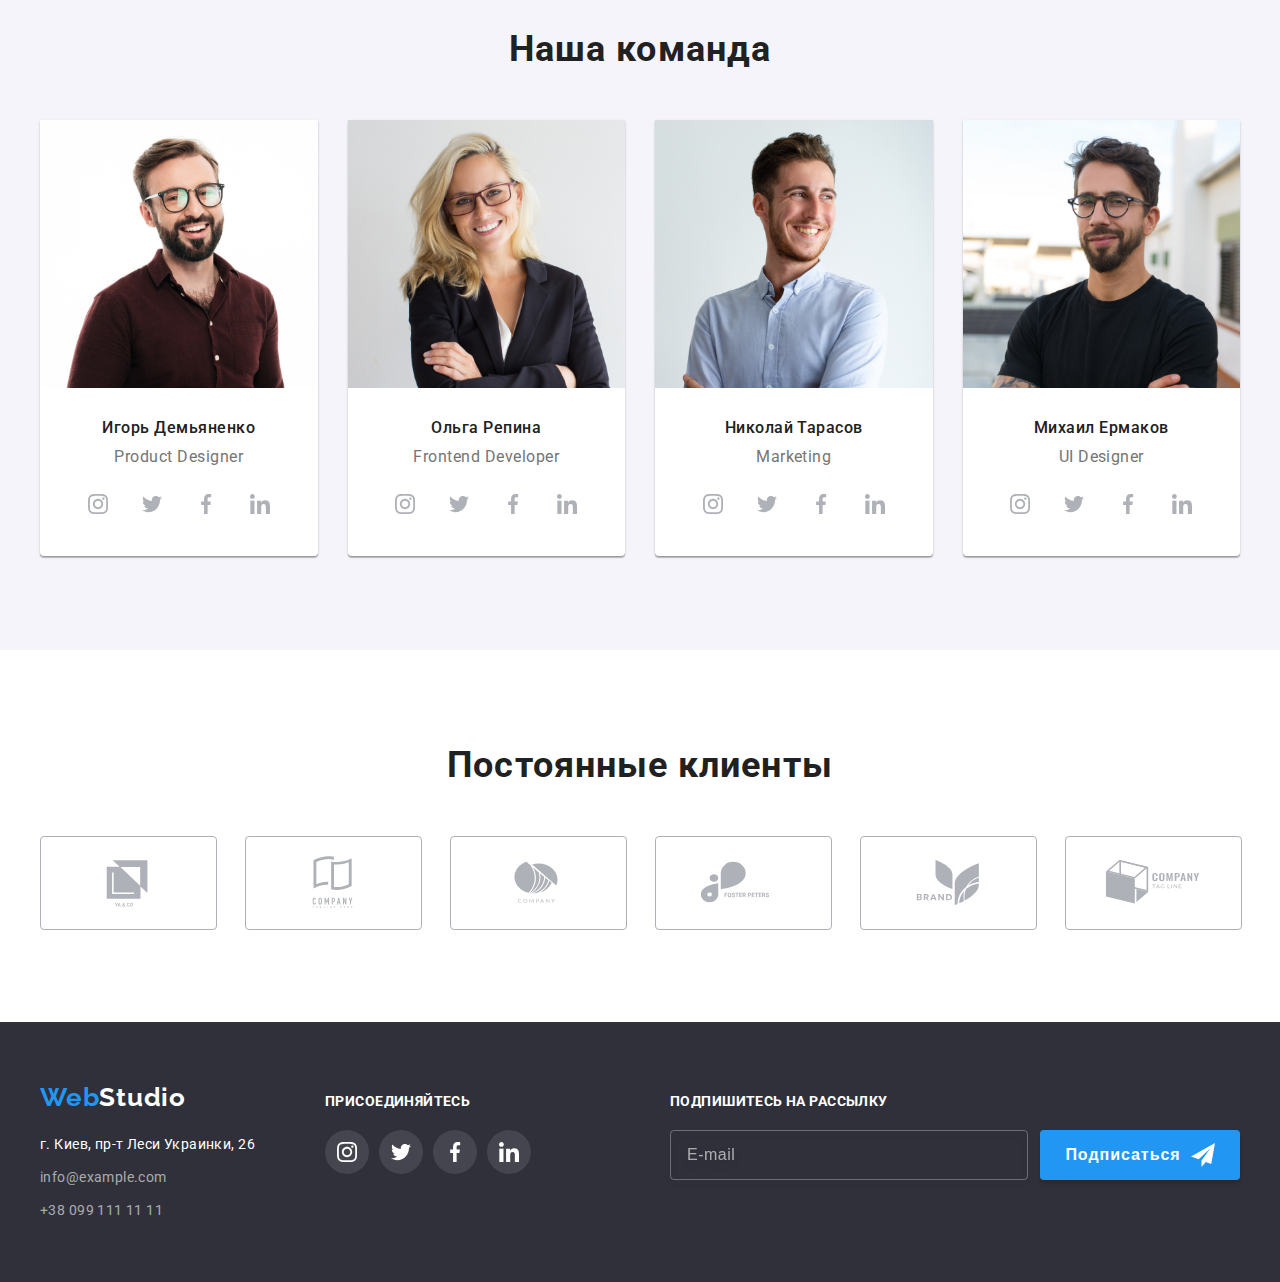
==== commit 79a0a7a8: "add pictures in html" ====
--- a/index.html
+++ b/index.html
@@ -65,11 +65,11 @@
         <div class="container">
           <h2 class="visually-hidden">Наши преимущества</h2>
           <ul class="benefits__list list">
-            <li class="benefits__item ">
+            <li class="benefits__item">
               <div class="benefits-block">
-                  <svg class="benefits-block__icon" width="70" height="70">
-                    <use href="./img/icons.svg#icon-antenna"></use>
-                  </svg>
+                <svg class="benefits-block__icon" width="70" height="70">
+                  <use href="./img/icons.svg#icon-antenna"></use>
+                </svg>
               </div>
               <h3 class="benefits__title">Внимание к деталям</h3>
               <p class="benefits__text">
@@ -118,29 +118,41 @@
           <ul class="about__list list">
             <li class="about__item">
               <div class="about-block">
-                <img
-                src="./img/box_1.jpg"
-                alt="разработка программного обеспечения"
-                width="370"
-                height="294"
-              />
+                <picture>
+                  <source
+                    srcset="../img/box_1.jpg 1x, ./img/box_1_2x.jpg 2x"
+                    media="(min-width:1200px)"
+                  />
+                  <img
+                    src="./img/box_1.jpg"
+                    alt="разработка программного обеспечения"
+                    <!--
+                    width="370"
+                    height="294"
+                    --
+                  />
+                  />
+                </picture>
                 <p class="about-block__text">Десктопные приложения</p>
               </div>
             </li>
             <li class="about__item">
               <div class="about-block">
-                <img
-                src="./img/box_2.jpg"
-                alt="тестирование мобильного приложения"
-                width="370"
-                height="294"
-                />
+                <picture>
+                  <source srcset="../img/box_2.jpg 1x, ./img/box_2_2x.jpg 2x""
+                  media="(min-width:1200px)" />
+                  <img src="./img/box_2.jpg" alt="тестирование мобильного приложения" />
+                </picture>
                 <p class="about-block__text">Мобильные приложения</p>
               </div>
             </li>
             <li class="about__item">
               <div class="about-block">
-                <img src="./img/box_3.jpg" alt="работа с палитрой цветов" width="370" height="294" />
+                <picture>
+                  <source srcset="../img/box_3.jpg 1x, ./img/box_3_2x.jpg 2x""
+                  media="(min-width:1200px)" />
+                  <img src="./img/box_3.jpg" alt="работа с палитрой цветов" />
+                </picture>
                 <p class="about-block__text">Дизайнерские решения</p>
               </div>
             </li>
@@ -152,7 +164,28 @@
           <h2 class="title">Наша команда</h2>
           <ul class="team__list list">
             <li class="team__item">
-              <img src="./img/img_team_1.jpg" alt="Product Designer" width="270" height="260" />
+              <picture>
+                <source
+                  srcset="./img/img_team_1_desk.jpg 1x, ./img/img_team_1_desk_2x.jpg 2x"
+                  media="(min-width:1200px)"
+                />
+                <source
+                  srcset="./img/img_team_1_tab.jpg 1x, ./img/img_team_1_tab_2x.jpg 2x"
+                  media="(min-width:768px)"
+                />
+                <source
+                  srcset="./img/img_team_1_mob.jpg 1x, ./img/img_team_1_mob_2x.jpg 2x"
+                  media="(min-width:480px)"
+                />
+                <img
+                  src="./img/img_team_1_desk.jpg"
+                  alt="Product Designer"
+                  <!--
+                  width="270"
+                  height="260"
+                  --
+                />
+              </picture>
               <div class="team-block">
                 <h3 class="team-block__title">Игорь Демьяненко</h3>
                 <p class="team-block__text" lang="en">Product Designer</p>
@@ -165,25 +198,42 @@
                     </a>
                   </li>
                   <li class="team-soc__item">
-                    <a href="" class="team-soc__link soc-link"><svg class="team-soc__icon" width="20" height="20">
-                      <use href="./img/icons.svg#icon-twitter"></use>
-                    </svg></a>
-                  </li>
-                  <li class="team-soc__item">
-                    <a href="" class="team-soc__link soc-link"><svg class="team-soc__icon" width="20" height="20">
-                      <use href="./img/icons.svg#icon-facebook"></use>
-                    </svg></a>
-                  </li>
-                  <li class="team-soc__item">
-                    <a href="" class="team-soc__link soc-link"><svg class="team-soc__icon" width="20" height="20">
-                      <use href="./img/icons.svg#icon-linkedin"></use>
-                    </svg></a>
+                    <a href="" class="team-soc__link soc-link"
+                      ><svg class="team-soc__icon" width="20" height="20">
+                        <use href="./img/icons.svg#icon-twitter"></use></svg
+                    ></a>
+                  </li>
+                  <li class="team-soc__item">
+                    <a href="" class="team-soc__link soc-link"
+                      ><svg class="team-soc__icon" width="20" height="20">
+                        <use href="./img/icons.svg#icon-facebook"></use></svg
+                    ></a>
+                  </li>
+                  <li class="team-soc__item">
+                    <a href="" class="team-soc__link soc-link"
+                      ><svg class="team-soc__icon" width="20" height="20">
+                        <use href="./img/icons.svg#icon-linkedin"></use></svg
+                    ></a>
                   </li>
                 </ul>
               </div>
             </li>
             <li class="team__item">
-              <img src="./img/img_team_2.jpg" alt="Frontend Developer" width="270" height="260" />
+              <picture>
+                <source
+                  srcset="./img/img_team_2_desk.jpg 1x, ./img/img_team_2_desk_2x.jpg 2x"
+                  media="(min-width:1200px)"
+                />
+                <source
+                  srcset="./img/img_team_2_tab.jpg 1x, ./img/img_team_2_tab_2x.jpg 2x"
+                  media="(min-width:768px)"
+                />
+                <source
+                  srcset="./img/img_team_2_mob.jpg 1x, ./img/img_team_2_mob_2x.jpg 2x"
+                  media="(min-width:480px)"
+                />
+                <img src="./img/img_team_2_desk.jpg" alt="Frontend Developer" />
+              </picture>
               <div class="team-block">
                 <h3 class="team-block__title">Ольга Репина</h3>
                 <p class="team-block__text" lang="en">Frontend Developer</p>
@@ -196,25 +246,42 @@
                     </a>
                   </li>
                   <li class="team-soc__item">
-                    <a href="" class="team-soc__link soc-link"><svg class="team-soc__icon" width="20" height="20">
-                      <use href="./img/icons.svg#icon-twitter"></use>
-                    </svg></a>
-                  </li>
-                  <li class="team-soc__item">
-                    <a href="" class="team-soc__link soc-link"><svg class="team-soc__icon" width="20" height="20">
-                      <use href="./img/icons.svg#icon-facebook"></use>
-                    </svg></a>
-                  </li>
-                  <li class="team-soc__item">
-                    <a href="" class="team-soc__link soc-link"><svg class="team-soc__icon" width="20" height="20">
-                      <use href="./img/icons.svg#icon-linkedin"></use>
-                    </svg></a>
+                    <a href="" class="team-soc__link soc-link"
+                      ><svg class="team-soc__icon" width="20" height="20">
+                        <use href="./img/icons.svg#icon-twitter"></use></svg
+                    ></a>
+                  </li>
+                  <li class="team-soc__item">
+                    <a href="" class="team-soc__link soc-link"
+                      ><svg class="team-soc__icon" width="20" height="20">
+                        <use href="./img/icons.svg#icon-facebook"></use></svg
+                    ></a>
+                  </li>
+                  <li class="team-soc__item">
+                    <a href="" class="team-soc__link soc-link"
+                      ><svg class="team-soc__icon" width="20" height="20">
+                        <use href="./img/icons.svg#icon-linkedin"></use></svg
+                    ></a>
                   </li>
                 </ul>
               </div>
             </li>
             <li class="team__item">
-              <img src="./img/img_team_3.jpg" alt="Marketing" width="270" height="260" />
+              <picture>
+                <source
+                  srcset="./img/img_team_3_desk.jpg 1x, ./img/img_team_3_desk_2x.jpg 2x"
+                  media="(min-width:1200px)"
+                />
+                <source
+                  srcset="./img/img_team_3_tab.jpg 1x, ./img/img_team_3_tab_2x.jpg 2x"
+                  media="(min-width:768px)"
+                />
+                <source
+                  srcset="./img/img_team_3_mob.jpg 1x, ./img/img_team_3_mob_2x.jpg 2x"
+                  media="(min-width:480px)"
+                />
+                <img src="./img/img_team_3_desk.jpg" alt="Marketing" />
+              </picture>
               <div class="team-block">
                 <h3 class="team-block__title">Николай Тарасов</h3>
                 <p class="team-block__text" lang="en">Marketing</p>
@@ -227,25 +294,42 @@
                     </a>
                   </li>
                   <li class="team-soc__item">
-                    <a href="" class="team-soc__link soc-link"><svg class="team-soc__icon" width="20" height="20">
-                      <use href="./img/icons.svg#icon-twitter"></use>
-                    </svg></a>
-                  </li>
-                  <li class="team-soc__item">
-                    <a href="" class="team-soc__link soc-link"><svg class="team-soc__icon" width="20" height="20">
-                      <use href="./img/icons.svg#icon-facebook"></use>
-                    </svg></a>
-                  </li>
-                  <li class="team-soc__item">
-                    <a href="" class="team-soc__link soc-link"><svg class="team-soc__icon" width="20" height="20">
-                      <use href="./img/icons.svg#icon-linkedin"></use>
-                    </svg></a>
+                    <a href="" class="team-soc__link soc-link"
+                      ><svg class="team-soc__icon" width="20" height="20">
+                        <use href="./img/icons.svg#icon-twitter"></use></svg
+                    ></a>
+                  </li>
+                  <li class="team-soc__item">
+                    <a href="" class="team-soc__link soc-link"
+                      ><svg class="team-soc__icon" width="20" height="20">
+                        <use href="./img/icons.svg#icon-facebook"></use></svg
+                    ></a>
+                  </li>
+                  <li class="team-soc__item">
+                    <a href="" class="team-soc__link soc-link"
+                      ><svg class="team-soc__icon" width="20" height="20">
+                        <use href="./img/icons.svg#icon-linkedin"></use></svg
+                    ></a>
                   </li>
                 </ul>
               </div>
             </li>
             <li class="team__item">
-              <img src="./img/img_team_4.jpg" alt="UI Designer" width="270" height="260" />
+              <picture>
+                <source
+                  srcset="./img/img_team_4_desk.jpg 1x, ./img/img_team_4_desk_2x.jpg 2x"
+                  media="(min-width:1200px)"
+                />
+                <source
+                  srcset="./img/img_team_4_tab.jpg 1x, ./img/img_team_4_tab_2x.jpg 2x"
+                  media="(min-width:768px)"
+                />
+                <source
+                  srcset="./img/img_team_4_mob.jpg 1x, ./img/img_team_4_mob_2x.jpg 2x"
+                  media="(min-width:480px)"
+                />
+                <img src="./img/img_team_4_desk.jpg" alt="UI Designer" />
+              </picture>
               <div class="team-block">
                 <h3 class="team-block__title">Михаил Ермаков</h3>
                 <p class="team-block__text" lang="en">UI Designer</p>
@@ -258,19 +342,22 @@
                     </a>
                   </li>
                   <li class="team-soc__item">
-                    <a href="" class="team-soc__link soc-link"><svg class="team-soc__icon" width="20" height="20">
-                      <use href="./img/icons.svg#icon-twitter"></use>
-                    </svg></a>
-                  </li>
-                  <li class="team-soc__item">
-                    <a href="" class="team-soc__link soc-link"><svg class="team-soc__icon" width="20" height="20">
-                      <use href="./img/icons.svg#icon-facebook"></use>
-                    </svg></a>
-                  </li>
-                  <li class="team-soc__item">
-                    <a href="" class="team-soc__link soc-link"><svg class="team-soc__icon" width="20" height="20">
-                      <use href="./img/icons.svg#icon-linkedin"></use>
-                    </svg></a>
+                    <a href="" class="team-soc__link soc-link"
+                      ><svg class="team-soc__icon" width="20" height="20">
+                        <use href="./img/icons.svg#icon-twitter"></use></svg
+                    ></a>
+                  </li>
+                  <li class="team-soc__item">
+                    <a href="" class="team-soc__link soc-link"
+                      ><svg class="team-soc__icon" width="20" height="20">
+                        <use href="./img/icons.svg#icon-facebook"></use></svg
+                    ></a>
+                  </li>
+                  <li class="team-soc__item">
+                    <a href="" class="team-soc__link soc-link"
+                      ><svg class="team-soc__icon" width="20" height="20">
+                        <use href="./img/icons.svg#icon-linkedin"></use></svg
+                    ></a>
                   </li>
                 </ul>
               </div>
@@ -283,29 +370,41 @@
           <h2 class="title">Постоянные клиенты</h2>
           <ul class="clients__list list">
             <li class="clients__item">
-              <a href="" class="clients__link"><svg class="clients__icon" width="106" height="60">
-                <use href="./img/icons.svg#icon-Logo_1"></use>
-              </svg></a></li>
+              <a href="" class="clients__link"
+                ><svg class="clients__icon" width="106" height="60">
+                  <use href="./img/icons.svg#icon-Logo_1"></use></svg
+              ></a>
+            </li>
             <li class="clients__item">
-              <a href="" class="clients__link"><svg class="clients__icon" width="106" height="60">
-                <use href="./img/icons.svg#icon-Logo_2"></use>
-              </svg></a></li>
+              <a href="" class="clients__link"
+                ><svg class="clients__icon" width="106" height="60">
+                  <use href="./img/icons.svg#icon-Logo_2"></use></svg
+              ></a>
+            </li>
             <li class="clients__item">
-              <a href="" class="clients__link"><svg class="clients__icon" width="106" height="60">
-                <use href="./img/icons.svg#icon-Logo_3"></use>
-              </svg></a></li>
+              <a href="" class="clients__link"
+                ><svg class="clients__icon" width="106" height="60">
+                  <use href="./img/icons.svg#icon-Logo_3"></use></svg
+              ></a>
+            </li>
             <li class="clients__item">
-              <a href="" class="clients__link"><svg class="clients__icon" width="106" height="60">
-                <use href="./img/icons.svg#icon-Logo_4"></use>
-              </svg></a></li>
+              <a href="" class="clients__link"
+                ><svg class="clients__icon" width="106" height="60">
+                  <use href="./img/icons.svg#icon-Logo_4"></use></svg
+              ></a>
+            </li>
             <li class="clients__item">
-              <a href="" class="clients__link"><svg class="clients__icon" width="106" height="60">
-                <use href="./img/icons.svg#icon-Logo_5"></use>
-              </svg></a></li>
+              <a href="" class="clients__link"
+                ><svg class="clients__icon" width="106" height="60">
+                  <use href="./img/icons.svg#icon-Logo_5"></use></svg
+              ></a>
+            </li>
             <li class="clients__item">
-              <a href="" class="clients__link"><svg class="clients__icon" width="106" height="60">
-                <use href="./img/icons.svg#icon-Logo_6"></use>
-              </svg></a></li>
+              <a href="" class="clients__link"
+                ><svg class="clients__icon" width="106" height="60">
+                  <use href="./img/icons.svg#icon-Logo_6"></use></svg
+              ></a>
+            </li>
           </ul>
         </div>
       </section>
@@ -315,14 +414,16 @@
         <div class="footer-wrapper">
           <div class="footer-block">
             <a href="/" class="footer__logo logo" lang="en"
-            >Web<span class="footer__logo--white" lang="en">Studio</span></a>
+              >Web<span class="footer__logo--white" lang="en">Studio</span></a
+            >
             <address class="address">
               <ul class="address__list list">
                 <li class="address__item">
                   <a
                     class="address__link address__link--bold link"
                     href="https://goo.gl/maps/qoJzxrVLCb3UoENp8"
-                    >г. Киев, пр-т Леси Украинки, 26</a>
+                    >г. Киев, пр-т Леси Украинки, 26</a
+                  >
                 </li>
                 <li class="address__item">
                   <a class="address__link link" href="mailto:info@example.com">info@example.com</a>
@@ -344,57 +445,70 @@
                 </a>
               </li>
               <li class="social__item">
-                <a href="" class="social__link soc-link"><svg class="social__icon" width="20" height="20">
-                  <use href="./img/icons.svg#icon-twitter"></use>
-                </svg></a>
+                <a href="" class="social__link soc-link"
+                  ><svg class="social__icon" width="20" height="20">
+                    <use href="./img/icons.svg#icon-twitter"></use></svg
+                ></a>
               </li>
               <li class="social__item">
-                <a href="" class="social__link soc-link"><svg class="social__icon" width="20" height="20">
-                  <use href="./img/icons.svg#icon-facebook"></use>
-                </svg></a>
+                <a href="" class="social__link soc-link"
+                  ><svg class="social__icon" width="20" height="20">
+                    <use href="./img/icons.svg#icon-facebook"></use></svg
+                ></a>
               </li>
               <li class="social__item">
-                <a href="" class="social__link soc-link"><svg class="social__icon" width="20" height="20">
-                  <use href="./img/icons.svg#icon-linkedin"></use>
-                </svg></a>
+                <a href="" class="social__link soc-link"
+                  ><svg class="social__icon" width="20" height="20">
+                    <use href="./img/icons.svg#icon-linkedin"></use></svg
+                ></a>
               </li>
             </ul>
           </div>
         </div>
         <div class="subscribe">
           <p class="subscribe__text">Подпишитесь на рассылку</p>
-          <Form>
+          <form>
             <div class="footer-form">
-              <input class="footer-form__input" type="email" id="footer-input" name="footer-input" placeholder="E-mail">
-              <button class="footer-form__btn btn" type="submit">Подписаться<svg class="footer-form__icon" width="24" height="24">
-                <use href="./img/icons.svg#icon_send"></use>
-              </svg></button>
+              <input
+                class="footer-form__input"
+                type="email"
+                id="footer-input"
+                name="footer-input"
+                placeholder="E-mail"
+              />
+              <button class="footer-form__btn btn" type="submit">
+                Подписаться<svg class="footer-form__icon" width="24" height="24">
+                  <use href="./img/icons.svg#icon_send"></use>
+                </svg>
+              </button>
             </div>
-          </Form>
-        </div>        
+          </form>
+        </div>
       </div>
     </footer>
     <div class="backdrop is-hidden" data-modal>
       <div class="modal">
-        <button type="button" class="modal__close-btn" data-modal-close><svg class="modal__icon" width="18p" height="18">
-          <use href="./img/icons.svg#icon-close"></use>
-        </svg></button>
+        <button type="button" class="modal__close-btn" data-modal-close>
+          <svg class="modal__icon" width="18p" height="18">
+            <use href="./img/icons.svg#icon-close"></use>
+          </svg>
+        </button>
         <p class="modal__title">Оставьте свои данные, мы вам перезвоним</p>
         <form class="form">
           <ul class="fofm__list list">
             <li class="form__item">
               <label class="form__label" for="name">Имя</label>
               <div class="form__input-wrap">
-                <input class="form__input" type="text" id="name" name="user-name">
+                <input class="form__input" type="text" id="name" name="user-name" />
                 <svg class="form__icon" width="18" height="18">
                   <use href="./img/icons.svg#icon-person"></use>
                 </svg>
-              </div>     
+              </div>
             </li>
             <li class="form__item">
               <label class="form__label" for="tel">Телефон</label>
               <div class="form__input-wrap">
-                <input class="form__input" type="tel" id="tel" name="user-tel">
+                <input class="form__input" type="tel" id="tel" name="user-tel" />
                 <svg class="form__icon" width="18" height="18">
                   <use href="./img/icons.svg#icon-phone"></use>
                 </svg>
@@ -403,22 +517,37 @@
             <li class="form__item">
               <label class="form__label" for="mail">Почта</label>
               <div class="form__input-wrap">
-                <input class="form__input" type="email" id="mail" name="user-email">
+                <input class="form__input" type="email" id="mail" name="user-email" />
                 <svg class="form__icon" width="18" height="18">
                   <use href="./img/icons.svg#icon-email"></use>
                 </svg>
-              </div>      
+              </div>
             </li>
             <li class="form__item">
               <label class="form__label" for="msg">Комментарий</label>
-              <textarea class="form__textarea" id="msg" name="user-message" placeholder="Введите текст"></textarea>
+              <textarea
+                class="form__textarea"
+                id="msg"
+                name="user-message"
+                placeholder="Введите текст"
+              ></textarea>
             </li>
             <li class="form__item">
-              <input class="form__input-checkbox visually-hidden" type="checkbox" id="checkbox" name="checkbox" value="checkbox">
-              <label class="form__checkbox-text" for="checkbox">Соглашаюсь с рассылкой и принимаю<a href="" class="form__checkbox-text-accent"> Условия договора</a></label>
-            </li>
-          </ul>  
-          <button class="modal__btn btn" type="submit">Отправить</button>       
+              <input
+                class="form__input-checkbox visually-hidden"
+                type="checkbox"
+                id="checkbox"
+                name="checkbox"
+                value="checkbox"
+              />
+              <label class="form__checkbox-text" for="checkbox"
+                >Соглашаюсь с рассылкой и принимаю<a href="" class="form__checkbox-text-accent">
+                  Условия договора</a
+                ></label
+              >
+            </li>
+          </ul>
+          <button class="modal__btn btn" type="submit">Отправить</button>
         </form>
       </div>
     </div>
--- a/css/main.min.css
+++ b/css/main.min.css
@@ -1 +1 @@
-:root{--main-text-color: #212121;--second-text-color: #757575;--main-btn-color: #2196F3;--second-btn-color: #188CE8;--accent-color: #2196F3;--logo-color-studio: #000000;--main-backgroun-color: #FFFFFF;--second-backgroun-color: #2F303A;--third-backgroun-color: #F5F4FA;--backgroun-text-color: #FFFFFF;--footer-link: rgba(255, 255, 255, 0.6);--border-color:#ECECEC;--border-bottom-color: #EEEEEE;--transition: 250ms cubic-bezier(0.4, 0, 0.2, 1)}.visually-hidden{position:absolute;white-space:nowrap;width:1px;height:1px;overflow:hidden;border:0;padding:0;clip:rect(0 0 0 0);clip-path:inset(50%);margin:-1px}h1,h2,h3,h4,h5,h6,p{margin:0}ol,ul{padding-left:0;margin:0}button{cursor:pointer;border:0;display:block;text-align:center}img{display:block;width:100%;height:auto}body{font-family:"Roboto",sans-serif;font-size:14px;color:var(--main-text-color);margin:0}.list{list-style:none;padding:0;margin:0}.link{text-decoration:none;transition:var(--transition);transition-property:color}.link:hover,.link:focus{color:var(--accent-color)}.title{font-size:28px;line-height:1.18;letter-spacing:.03em;text-align:center;margin-bottom:30px}@media screen and (min-width: 1200px){.title{font-size:36px;line-height:1.17;margin-bottom:50px}}.logo{font-size:26px;font-weight:700;line-height:1.19;letter-spacing:.03em;color:var(--accent-color);font-family:"Raleway",sans-serif;text-decoration:none;display:flex;justify-content:center}@media screen and (min-width: 1200px){.logo{display:inline-block;justify-content:none}}.soc-link{display:flex;width:44px;height:44px;border-radius:50%;justify-content:center;align-items:center;transition:var(--transition);transition-property:background-color}.soc-link:hover,.soc-link:focus{background-color:var(--accent-color)}.btn{display:flex;width:200px;height:50px;margin:0 auto;font-size:16px;font-weight:700;line-height:1.88;letter-spacing:.06em;color:var(--backgroun-text-color);text-align:center;align-items:center;justify-content:center;background:var(--main-btn-color);box-shadow:0px 4px 4px rgba(0,0,0,.15);border-radius:4px;transition:var(--transition);transition-property:background}.btn:hover,.btn:focus{background:var(--second-btn-color)}.container{width:100%;padding-left:15px;padding-right:15px;margin:0 auto}@media screen and (min-width: 480px){.container{max-width:480px}}@media screen and (min-width: 768px){.container{max-width:768px;margin-left:auto;margin-right:auto}}@media screen and (min-width: 1200px){.container{max-width:1200px}}.section{padding-top:60px;padding-bottom:60px}@media screen and (min-width: 1200px){.section{padding-top:94px;padding-bottom:94px}}.header{background:var(--main-backgroun-color);border:1px solid var(--border-color);margin:0 auto}.header .container{display:flex;align-items:center}.header__logo{padding-top:24px;padding-bottom:25px}.header__logo--black{color:var(--logo-color-studio)}.menu-list{margin-left:93px;display:flex}.menu-list__item{position:relative}.menu-list__item:not(:first-child){margin-left:50px}.menu-list__link.current{color:var(--accent-color)}.menu-list__link.current::after{content:"";position:absolute;bottom:-2px;left:0;width:100%;height:4px;background:var(--accent-color);border-radius:2px}.menu-list__link{font-weight:500;line-height:1.14;letter-spacing:.02em;color:inherit;text-align:left;display:block;padding-top:32px;padding-bottom:32px}.connect-list{display:flex;margin-left:auto}.connect-list__item:not(:first-child){margin-left:50px}.connect-list__link{font-weight:500;line-height:1.14;letter-spacing:.02em;color:var(--second-text-color);align-items:center;display:flex;padding-top:32px;padding-bottom:32px}.connect-list__icon{margin-right:10px;background-position:center;background-size:contain;fill:currentColor;transition:var(--transition);transition-property:fill}.connect-list__link:hover .connect-list__icon,.connect-list__link:focus .connect-list__icon{fill:var(--accent-color)}.hero{background:var(--second-backgroun-color);padding-top:118px;padding-bottom:118px;max-width:1600px;background-repeat:no-repeat;background-size:cover;background-position:center;margin:0 auto;background-image:linear-gradient(rgba(47, 48, 58, 0.4), rgba(47, 48, 58, 0.4)),url(../img/hero_bg.jpg)}@media screen and (min-width: 1200px){.hero{padding-top:200px;padding-bottom:200px}}.hero__title{font-size:26px;font-weight:900;line-height:1.62;letter-spacing:.06em;color:var(--backgroun-text-color);text-align:center;text-transform:uppercase;max-width:360px;margin-bottom:30px;margin-left:auto;margin-right:auto}@media screen and (min-width: 1200px){.hero__title{font-size:44px;line-height:1.36;max-width:696px}}.benefits__list{margin-top:-30px}@media screen and (min-width: 768px){.benefits__list{display:flex;flex-wrap:wrap;margin-left:-30px}}.benefits__item{width:100%;margin-top:30px}@media screen and (min-width: 768px){.benefits__item{width:calc(50% - 30px);margin-left:30px}}@media screen and (min-width: 1200px){.benefits__item{width:calc(25% - 30px)}}.benefits-block{display:flex;height:120px;background:var(--third-backgroun-color);border-radius:4px;margin-bottom:30px;justify-content:center;align-items:center}.benefits-block__icon{display:block}.benefits__title{line-height:1.14;letter-spacing:.03em;text-transform:uppercase;margin-bottom:10px}.benefits__text{line-height:1.71;letter-spacing:.03em;color:var(--second-text-color)}.about{padding-bottom:94px}@media screen and (max-width: 1199.98px){.about{display:none}}.about__list{display:flex;align-items:center}.about__item+.about__item{margin-left:30px}.about-block{position:relative;display:flex}.about-block__text{position:absolute;display:flex;justify-content:center;align-items:center;font-weight:700;line-height:1.14;letter-spacing:.03em;color:var(--backgroun-text-color);text-align:center;text-transform:uppercase;bottom:0;height:70px;width:100%;background-color:rgba(47,48,58,.8)}.team{background:var(--third-backgroun-color)}@media screen and (min-width: 768px){.team__list{display:flex;flex-wrap:wrap;margin-left:-30px;margin-top:-30px}}.team__item{background:var(--main-backgroun-color);box-shadow:0px 1px 3px rgba(0,0,0,.12),0px 1px 1px rgba(0,0,0,.14),0px 2px 1px rgba(0,0,0,.2);border-radius:0px 0px 4px 4px;width:100%;margin-top:30px}@media screen and (min-width: 768px){.team__item{width:calc(50% - 30px);margin-left:30px}}@media screen and (min-width: 1200px){.team__item{width:calc(25% - 30px)}}.team-block{padding-top:30px;padding-bottom:24px}@media screen and (min-width: 1200px){.team-block{padding-bottom:30px}}.team-block__title{font-size:16px;font-weight:500;line-height:1.19;letter-spacing:.03em;text-align:center;margin-bottom:10px}.team-block__text{font-size:16px;line-height:1.19;letter-spacing:.03em;color:var(--second-text-color);text-align:center;margin-bottom:16px}.team-soc{display:flex;justify-content:center}.team-soc__item+.team-soc__item{margin-left:10px}.team-soc__icon{fill:#afb1b8;transition:var(--transition);transition-property:fill}.team-soc__link:hover .team-soc__icon,.team-soc__link:focus .team-soc__icon{fill:var(--backgroun-text-color)}.clients__list{flex-wrap:wrap;display:flex;margin-left:-30px;margin-top:-30px}.clients__item{width:calc(50% - 30px);height:92px;box-sizing:border-box;margin-top:30px;margin-left:30px}@media screen and (min-width: 768px){.clients__item{width:calc(33.3333333333% - 30px)}}@media screen and (min-width: 1200px){.clients__item{width:calc(16.6666666667% - 30px)}}.clients__link{display:flex;width:100%;height:100%;justify-content:center;align-items:center;border:1px solid #afb1b8;border-radius:4px;outline:none;transition:var(--transition);transition-property:border}.clients__link:hover,.clients__link:focus{border:1px solid var(--accent-color)}.clients__icon{display:block;fill:#afb1b8;transition:var(--transition);transition-property:fill}.clients__link:hover .clients__icon,.clients__link:focus .clients__icon{fill:var(--accent-color)}.footer{background:var(--second-backgroun-color);padding-top:60px;padding-bottom:60px}@media screen and (min-width: 1200px){.footer .container{display:flex;align-items:baseline}}@media screen and (max-width: 1199.98px){.footer-wrapper{margin-bottom:60px}}@media screen and (min-width: 768px){.footer-wrapper{display:flex;align-items:baseline;justify-content:space-between}}.footer-block{display:block;margin-bottom:60px}@media screen and (min-width: 768px){.footer-block{width:50%;margin-bottom:0}}@media screen and (min-width: 1200px){.footer-block{display:inline-block;width:auto}}.footer__logo{margin-bottom:20px}.footer__logo--white{color:var(--backgroun-text-color)}.address{font-style:normal}.address__item:not(:last-child){margin-bottom:8px}@media screen and (min-width: 1200px){.address__item:not(:last-child){margin-bottom:9px}}.address__link{display:flex;line-height:1.71;letter-spacing:.03em;color:var(--footer-link)}@media screen and (max-width: 1199.98px){.address__link{justify-content:center}}.address__link--bold{color:var(--backgroun-text-color)}@media screen and (min-width: 768px)and (max-width: 1199.98px){.social{width:50%}}@media screen and (min-width: 1200px){.social{margin-left:70px}}.social__title{font-weight:700;line-height:1.14;letter-spacing:.03em;color:var(--main-backgroun-color);text-align:center;text-transform:uppercase;margin-bottom:20px}@media screen and (min-width: 1200px){.social__title{text-align:left}}.social__list{display:flex;justify-content:center}@media screen and (min-width: 768px){.social__list{margin-bottom:0}}.social__item+.social__item{margin-left:10px}.social__link{background-color:rgba(255,255,255,.1)}.social__icon{fill:var(--backgroun-text-color)}.subscribe{margin-left:auto;margin-right:0}.subscribe__text{font-weight:700;line-height:1.14;letter-spacing:.03em;color:var(--main-backgroun-color);text-align:center;text-transform:uppercase;margin-bottom:20px}@media screen and (min-width: 1200px){.subscribe__text{text-align:left}}@media screen and (min-width: 1200px){.footer-form{display:flex}}.footer-form__input{display:block;margin-bottom:20px;box-sizing:border-box;width:100%;height:50px;border:1px solid rgba(255,255,255,.3);filter:drop-shadow(0px 4px 4px rgba(0, 0, 0, 0.15));border-radius:4px;background-color:rgba(0,0,0,0);font-size:16px;line-height:1.25;letter-spacing:.03em;color:var(--backgroun-text-color);padding-left:16px}.footer-form__input::placeholder{font-size:16px;line-height:1.25;letter-spacing:.03em;color:rgba(255,255,255,.6);display:flex;align-items:center}@media screen and (min-width: 768px)and (max-width: 1199.98px){.footer-form__input{width:450px;margin-left:auto;margin-right:auto}}@media screen and (min-width: 1200px){.footer-form__input{width:358px;margin-right:12px}}.footer-form__icon{margin-left:10px}.filters{display:flex;flex-wrap:wrap;justify-content:flex-start;margin-bottom:40px;margin-left:-8px;margin-top:-15px}@media screen and (min-width: 768px){.filters{justify-content:center;margin-bottom:30px}}@media screen and (min-width: 1200px){.filters{margin-bottom:50px}}.filters__item{margin-left:8px;margin-top:15px}.filters__btn{font-size:16px;font-family:inherit;font-weight:500;line-height:1.63;letter-spacing:.03em;text-align:center;background:var(--third-backgroun-color);border-radius:4px;padding:6px 22px;transition:var(--transition);transition-property:color,background,box-shadow}.filters__btn:hover,.filters__btn:focus{background:var(--main-btn-color);box-shadow:0px 3px 1px rgba(0,0,0,.1),0px 1px 2px rgba(0,0,0,.08),0px 2px 2px rgba(0,0,0,.12);color:var(--backgroun-text-color)}.filters__btn--first{background:var(--main-btn-color);color:var(--backgroun-text-color)}@media screen and (min-width: 768px){.projects{display:flex;flex-wrap:wrap;margin-left:-30px;margin-top:-30px}}.projects__item{background:var(--main-backgroun-color);width:100%;margin-top:30px;border:1px solid var(--border-bottom-color)}@media screen and (min-width: 768px){.projects__item{width:calc(50% - 30px);margin-left:30px}}@media screen and (min-width: 1200px){.projects__item{width:calc(33.3333333333% - 30px)}}.projects__link{display:block;color:inherit;text-decoration:none;transition:var(--transition);transition-property:box-shadow}.projects__link:hover,.projects__link:focus{box-shadow:0px 1px 1px rgba(0,0,0,.12),0px 4px 4px rgba(0,0,0,.06),1px 4px 6px rgba(0,0,0,.16)}.projects-overlay{position:relative;overflow:hidden}.projects-overlay__text{position:absolute;display:flex;align-items:center;font-size:18px;line-height:1.56;letter-spacing:.03em;color:var(--main-backgroun-color);background:rgba(33,150,243,.9);top:0;height:100%;padding-left:24px;padding-right:24px;transform:translateY(101%);transition:transform 250ms cubic-bezier(0.4, 0, 0.2, 1)}.projects__link:hover .projects-overlay__text,.projects__link:focus .projects-overlay__text{transform:translateY(0%);overflow:auto}.projects__block{padding:20px 24px;border-top:0}.projects__title{font-size:18px;line-height:2;letter-spacing:.06em;margin-bottom:4px}.projects__text{font-size:16px;line-height:1.88;letter-spacing:.03em;color:var(--second-text-color)}.backdrop{position:fixed;top:0;width:100%;height:100%;background-color:rgba(0,0,0,.2);transition:var(--transition);transition-property:opacity,visibility}.modal{width:528px;height:581px;background:var(--main-backgroun-color);box-shadow:0px 1px 3px rgba(0,0,0,.12),0px 1px 1px rgba(0,0,0,.14),0px 2px 1px rgba(0,0,0,.2);border-radius:4px;position:absolute;top:50%;left:50%;transform:translate(-50%, -50%);transition:transform var(--transition);padding:40px}.backdrop.is-hidden .modal{transform:scale(0.5) rotate(-180deg)}.is-hidden{opacity:0;pointer-events:none;visibility:hidden}.modal__close-btn{position:absolute;display:flex;top:8px;right:8px;width:30px;height:30px;border-radius:50%;justify-content:center;align-items:center;background:var(--backgroun-text-color);border:1px solid rgba(0,0,0,.1);box-sizing:border-box}.modal__close-btn:hover .modal__icon,.modal__close-btn:focus .modal__icon{fill:var(--accent-color)}.modal__icon{transition:var(--transition);transition-property:fill}.modal__title{font-size:20px;font-weight:700;line-height:1.15;letter-spacing:.03em;color:var(--main-text-color);text-align:center;margin-bottom:12px}.form__item:nth-child(-n+3){margin-bottom:10px}.form__item:nth-child(4){margin-bottom:20px}.form__item:nth-child(5){margin-bottom:30px}.form__label{display:block;font-size:12px;line-height:1.17;letter-spacing:.01em;color:var(--second-text-color);margin-bottom:4px}.form__input-wrap{position:relative}.form__input{width:100%;height:40px;border:1px solid rgba(33,33,33,.2);box-sizing:border-box;border-radius:4px;padding:0 0 0 42px;cursor:pointer;outline:none;transition:var(--transition);transition-property:border}.form__input:hover,.form__input:focus{border:1px solid var(--accent-color)}.form__icon{position:absolute;top:50%;left:12px;transform:translateY(-50%);transition:var(--transition);transition-property:fill}.form__input:hover+.form__icon,.form__input:focus+.form__icon{fill:var(--accent-color)}.form__textarea{width:100%;height:120px;font-size:12px;line-height:1.17;letter-spacing:.01em;border:1px solid rgba(33,33,33,.2);box-sizing:border-box;border-radius:4px;resize:none;padding:12px 16px;cursor:pointer;outline:none;transition:var(--transition);transition-property:border}.form__textarea:hover,.form__textarea:focus{border:1px solid var(--accent-color)}.form__textarea::placeholder{color:rgba(117,117,117,.5)}.form__checkbox-text{line-height:1.71;letter-spacing:.03em;color:var(--second-text-color);display:flex;align-items:center;justify-content:center}.form__checkbox-text::before{content:"";width:16px;height:15px;border:2px solid var(--main-text-color);border-radius:2px;margin-right:8.38px;transition:var(--transition);transition-property:background-color}.form__input-checkbox:checked+.form__checkbox-text::before{background-color:var(--accent-color);border:none;background-image:url(../img/icon_check.svg);background-repeat:no-repeat;background-position:center}.form__input-checkbox:focus+.form__checkbox-text::before{border-color:var(--accent-color)}.form__checkbox-text-accent{display:inline-block;box-sizing:border-box;line-height:1.71;letter-spacing:.03em;color:var(--accent-color);text-decoration-line:underline;margin-left:5px}/*# sourceMappingURL=main.min.css.map */+:root{--main-text-color: #212121;--second-text-color: #757575;--main-btn-color: #2196F3;--second-btn-color: #188CE8;--accent-color: #2196F3;--logo-color-studio: #000000;--main-backgroun-color: #FFFFFF;--second-backgroun-color: #2F303A;--third-backgroun-color: #F5F4FA;--backgroun-text-color: #FFFFFF;--footer-link: rgba(255, 255, 255, 0.6);--border-color:#ECECEC;--border-bottom-color: #EEEEEE;--transition: 250ms cubic-bezier(0.4, 0, 0.2, 1)}.visually-hidden{position:absolute;white-space:nowrap;width:1px;height:1px;overflow:hidden;border:0;padding:0;clip:rect(0 0 0 0);clip-path:inset(50%);margin:-1px}h1,h2,h3,h4,h5,h6,p{margin:0}ol,ul{padding-left:0;margin:0}button{cursor:pointer;border:0;display:block;text-align:center}img{display:block;width:100%;height:auto}body{font-family:"Roboto",sans-serif;font-size:14px;color:var(--main-text-color);margin:0}.list{list-style:none;padding:0;margin:0}.link{text-decoration:none;transition:var(--transition);transition-property:color}.link:hover,.link:focus{color:var(--accent-color)}.title{font-size:28px;line-height:1.18;letter-spacing:.03em;text-align:center;margin-bottom:30px}@media screen and (min-width: 1200px){.title{font-size:36px;line-height:1.17;margin-bottom:50px}}.logo{font-size:26px;font-weight:700;line-height:1.19;letter-spacing:.03em;color:var(--accent-color);font-family:"Raleway",sans-serif;text-decoration:none;display:flex;justify-content:center}@media screen and (min-width: 1200px){.logo{display:inline-block;justify-content:none}}.soc-link{display:flex;width:44px;height:44px;border-radius:50%;justify-content:center;align-items:center;transition:var(--transition);transition-property:background-color}.soc-link:hover,.soc-link:focus{background-color:var(--accent-color)}.btn{display:flex;width:200px;height:50px;margin:0 auto;font-size:16px;font-weight:700;line-height:1.88;letter-spacing:.06em;color:var(--backgroun-text-color);text-align:center;align-items:center;justify-content:center;background:var(--main-btn-color);box-shadow:0px 4px 4px rgba(0,0,0,.15);border-radius:4px;transition:var(--transition);transition-property:background}.btn:hover,.btn:focus{background:var(--second-btn-color)}.container{width:100%;padding-left:15px;padding-right:15px;margin:0 auto}@media screen and (min-width: 480px){.container{max-width:480px}}@media screen and (min-width: 768px){.container{max-width:768px;margin-left:auto;margin-right:auto}}@media screen and (min-width: 1200px){.container{max-width:1200px}}.section{padding-top:60px;padding-bottom:60px}@media screen and (min-width: 1200px){.section{padding-top:94px;padding-bottom:94px}}.header{background:var(--main-backgroun-color);border:1px solid var(--border-color);margin:0 auto}.header .container{display:flex;align-items:center}.header__logo{padding-top:24px;padding-bottom:25px}.header__logo--black{color:var(--logo-color-studio)}.menu-list{margin-left:93px;display:flex}.menu-list__item{position:relative}.menu-list__item:not(:first-child){margin-left:50px}.menu-list__link.current{color:var(--accent-color)}.menu-list__link.current::after{content:"";position:absolute;bottom:-2px;left:0;width:100%;height:4px;background:var(--accent-color);border-radius:2px}.menu-list__link{font-weight:500;line-height:1.14;letter-spacing:.02em;color:inherit;text-align:left;display:block;padding-top:32px;padding-bottom:32px}.connect-list{display:flex;margin-left:auto}.connect-list__item:not(:first-child){margin-left:50px}.connect-list__link{font-weight:500;line-height:1.14;letter-spacing:.02em;color:var(--second-text-color);align-items:center;display:flex;padding-top:32px;padding-bottom:32px}.connect-list__icon{margin-right:10px;background-position:center;background-size:contain;fill:currentColor;transition:var(--transition);transition-property:fill}.connect-list__link:hover .connect-list__icon,.connect-list__link:focus .connect-list__icon{fill:var(--accent-color)}.hero{background:var(--second-backgroun-color);padding-top:118px;padding-bottom:118px;max-width:1600px;background-repeat:no-repeat;background-size:cover;background-position:center;margin:0 auto;background-image:linear-gradient(rgba(47, 48, 58, 0.4), rgba(47, 48, 58, 0.4)),url(../img/hero_bg_mob.jpg)}@media(min-device-pixel-ratio: 2),(min-resolution: 192dpi),(min-resolution: 2dppx){.hero{background-image:linear-gradient(rgba(47, 48, 58, 0.4), rgba(47, 48, 58, 0.4)),url(../img/hero_bg_mob_2x.jpg)}}@media screen and (min-width: 768px){.hero{background-image:linear-gradient(rgba(47, 48, 58, 0.4), rgba(47, 48, 58, 0.4)),url(../img/hero_bg_tab.jpg)}}@media screen and (min-width: 768px)and (min-device-pixel-ratio: 2),screen and (min-width: 768px)and (min-resolution: 192dpi),screen and (min-width: 768px)and (min-resolution: 2dppx){.hero{background-image:linear-gradient(rgba(47, 48, 58, 0.4), rgba(47, 48, 58, 0.4)),url(../img/hero_bg_tab_2x.jpg)}}@media screen and (min-width: 1200px){.hero{padding-top:200px;padding-bottom:200px;background-image:linear-gradient(rgba(47, 48, 58, 0.4), rgba(47, 48, 58, 0.4)),url(../img/hero_bg_desk.jpg)}}@media screen and (min-width: 1200px)and (min-device-pixel-ratio: 2),screen and (min-width: 1200px)and (min-resolution: 192dpi),screen and (min-width: 1200px)and (min-resolution: 2dppx){.hero{background-image:linear-gradient(rgba(47, 48, 58, 0.4), rgba(47, 48, 58, 0.4)),url(../img/hero_bg_desk_2x.jpg)}}.hero__title{font-size:26px;font-weight:900;line-height:1.62;letter-spacing:.06em;color:var(--backgroun-text-color);text-align:center;text-transform:uppercase;max-width:360px;margin-bottom:30px;margin-left:auto;margin-right:auto}@media screen and (min-width: 1200px){.hero__title{font-size:44px;line-height:1.36;max-width:696px}}.benefits__list{margin-top:-30px}@media screen and (min-width: 768px){.benefits__list{display:flex;flex-wrap:wrap;margin-left:-30px}}.benefits__item{width:100%;margin-top:30px}@media screen and (min-width: 768px){.benefits__item{width:calc(50% - 30px);margin-left:30px}}@media screen and (min-width: 1200px){.benefits__item{width:calc(25% - 30px)}}.benefits-block{display:flex;height:120px;background:var(--third-backgroun-color);border-radius:4px;margin-bottom:30px;justify-content:center;align-items:center}.benefits-block__icon{display:block}.benefits__title{line-height:1.14;letter-spacing:.03em;text-transform:uppercase;margin-bottom:10px}.benefits__text{line-height:1.71;letter-spacing:.03em;color:var(--second-text-color)}.about{padding-bottom:94px}@media screen and (max-width: 1199.98px){.about{display:none}}.about__list{display:flex;align-items:center}.about__item+.about__item{margin-left:30px}.about-block{position:relative;display:flex}.about-block__text{position:absolute;display:flex;justify-content:center;align-items:center;font-weight:700;line-height:1.14;letter-spacing:.03em;color:var(--backgroun-text-color);text-align:center;text-transform:uppercase;bottom:0;height:70px;width:100%;background-color:rgba(47,48,58,.8)}.team{background:var(--third-backgroun-color)}@media screen and (min-width: 768px){.team__list{display:flex;flex-wrap:wrap;margin-left:-30px;margin-top:-30px}}.team__item{background:var(--main-backgroun-color);box-shadow:0px 1px 3px rgba(0,0,0,.12),0px 1px 1px rgba(0,0,0,.14),0px 2px 1px rgba(0,0,0,.2);border-radius:0px 0px 4px 4px;width:100%;margin-top:30px}@media screen and (min-width: 768px){.team__item{width:calc(50% - 30px);margin-left:30px}}@media screen and (min-width: 1200px){.team__item{width:calc(25% - 30px)}}.team-block{padding-top:30px;padding-bottom:24px}@media screen and (min-width: 1200px){.team-block{padding-bottom:30px}}.team-block__title{font-size:16px;font-weight:500;line-height:1.19;letter-spacing:.03em;text-align:center;margin-bottom:10px}.team-block__text{font-size:16px;line-height:1.19;letter-spacing:.03em;color:var(--second-text-color);text-align:center;margin-bottom:16px}.team-soc{display:flex;justify-content:center}.team-soc__item+.team-soc__item{margin-left:10px}.team-soc__icon{fill:#afb1b8;transition:var(--transition);transition-property:fill}.team-soc__link:hover .team-soc__icon,.team-soc__link:focus .team-soc__icon{fill:var(--backgroun-text-color)}.clients__list{flex-wrap:wrap;display:flex;margin-left:-30px;margin-top:-30px}.clients__item{width:calc(50% - 30px);height:92px;box-sizing:border-box;margin-top:30px;margin-left:30px}@media screen and (min-width: 768px){.clients__item{width:calc(33.3333333333% - 30px)}}@media screen and (min-width: 1200px){.clients__item{width:calc(16.6666666667% - 30px)}}.clients__link{display:flex;width:100%;height:100%;justify-content:center;align-items:center;border:1px solid #afb1b8;border-radius:4px;outline:none;transition:var(--transition);transition-property:border}.clients__link:hover,.clients__link:focus{border:1px solid var(--accent-color)}.clients__icon{display:block;fill:#afb1b8;transition:var(--transition);transition-property:fill}.clients__link:hover .clients__icon,.clients__link:focus .clients__icon{fill:var(--accent-color)}.footer{background:var(--second-backgroun-color);padding-top:60px;padding-bottom:60px}@media screen and (min-width: 1200px){.footer .container{display:flex;align-items:baseline}}@media screen and (max-width: 1199.98px){.footer-wrapper{margin-bottom:60px}}@media screen and (min-width: 768px){.footer-wrapper{display:flex;align-items:baseline;justify-content:space-between}}.footer-block{display:block;margin-bottom:60px}@media screen and (min-width: 768px){.footer-block{width:50%;margin-bottom:0}}@media screen and (min-width: 1200px){.footer-block{display:inline-block;width:auto}}.footer__logo{margin-bottom:20px}.footer__logo--white{color:var(--backgroun-text-color)}.address{font-style:normal}.address__item:not(:last-child){margin-bottom:8px}@media screen and (min-width: 1200px){.address__item:not(:last-child){margin-bottom:9px}}.address__link{display:flex;line-height:1.71;letter-spacing:.03em;color:var(--footer-link)}@media screen and (max-width: 1199.98px){.address__link{justify-content:center}}.address__link--bold{color:var(--backgroun-text-color)}@media screen and (min-width: 768px)and (max-width: 1199.98px){.social{width:50%}}@media screen and (min-width: 1200px){.social{margin-left:70px}}.social__title{font-weight:700;line-height:1.14;letter-spacing:.03em;color:var(--main-backgroun-color);text-align:center;text-transform:uppercase;margin-bottom:20px}@media screen and (min-width: 1200px){.social__title{text-align:left}}.social__list{display:flex;justify-content:center}@media screen and (min-width: 768px){.social__list{margin-bottom:0}}.social__item+.social__item{margin-left:10px}.social__link{background-color:rgba(255,255,255,.1)}.social__icon{fill:var(--backgroun-text-color)}.subscribe{margin-left:auto;margin-right:0}.subscribe__text{font-weight:700;line-height:1.14;letter-spacing:.03em;color:var(--main-backgroun-color);text-align:center;text-transform:uppercase;margin-bottom:20px}@media screen and (min-width: 1200px){.subscribe__text{text-align:left}}@media screen and (min-width: 1200px){.footer-form{display:flex}}.footer-form__input{display:block;margin-bottom:20px;box-sizing:border-box;width:100%;height:50px;border:1px solid rgba(255,255,255,.3);filter:drop-shadow(0px 4px 4px rgba(0, 0, 0, 0.15));border-radius:4px;background-color:rgba(0,0,0,0);font-size:16px;line-height:1.25;letter-spacing:.03em;color:var(--backgroun-text-color);padding-left:16px}.footer-form__input::placeholder{font-size:16px;line-height:1.25;letter-spacing:.03em;color:rgba(255,255,255,.6);display:flex;align-items:center}@media screen and (min-width: 768px)and (max-width: 1199.98px){.footer-form__input{width:450px;margin-left:auto;margin-right:auto}}@media screen and (min-width: 1200px){.footer-form__input{width:358px;margin-right:12px}}.footer-form__icon{margin-left:10px}.filters{display:flex;flex-wrap:wrap;justify-content:flex-start;margin-bottom:40px;margin-left:-8px;margin-top:-15px}@media screen and (min-width: 768px){.filters{justify-content:center;margin-bottom:30px}}@media screen and (min-width: 1200px){.filters{margin-bottom:50px}}.filters__item{margin-left:8px;margin-top:15px}.filters__btn{font-size:16px;font-family:inherit;font-weight:500;line-height:1.63;letter-spacing:.03em;text-align:center;background:var(--third-backgroun-color);border-radius:4px;padding:6px 22px;transition:var(--transition);transition-property:color,background,box-shadow}.filters__btn:hover,.filters__btn:focus{background:var(--main-btn-color);box-shadow:0px 3px 1px rgba(0,0,0,.1),0px 1px 2px rgba(0,0,0,.08),0px 2px 2px rgba(0,0,0,.12);color:var(--backgroun-text-color)}.filters__btn--first{background:var(--main-btn-color);color:var(--backgroun-text-color)}@media screen and (min-width: 768px){.projects{display:flex;flex-wrap:wrap;margin-left:-30px;margin-top:-30px}}.projects__item{background:var(--main-backgroun-color);width:100%;margin-top:30px;border:1px solid var(--border-bottom-color)}@media screen and (min-width: 768px){.projects__item{width:calc(50% - 30px);margin-left:30px}}@media screen and (min-width: 1200px){.projects__item{width:calc(33.3333333333% - 30px)}}.projects__link{display:block;color:inherit;text-decoration:none;transition:var(--transition);transition-property:box-shadow}.projects__link:hover,.projects__link:focus{box-shadow:0px 1px 1px rgba(0,0,0,.12),0px 4px 4px rgba(0,0,0,.06),1px 4px 6px rgba(0,0,0,.16)}.projects-overlay{position:relative;overflow:hidden}.projects-overlay__text{position:absolute;display:flex;align-items:center;font-size:18px;line-height:1.56;letter-spacing:.03em;color:var(--main-backgroun-color);background:rgba(33,150,243,.9);top:0;height:100%;padding-left:24px;padding-right:24px;transform:translateY(101%);transition:transform 250ms cubic-bezier(0.4, 0, 0.2, 1)}.projects__link:hover .projects-overlay__text,.projects__link:focus .projects-overlay__text{transform:translateY(0%);overflow:auto}.projects__block{padding:20px 24px;border-top:0}.projects__title{font-size:18px;line-height:2;letter-spacing:.06em;margin-bottom:4px}.projects__text{font-size:16px;line-height:1.88;letter-spacing:.03em;color:var(--second-text-color)}.backdrop{position:fixed;top:0;width:100%;height:100%;background-color:rgba(0,0,0,.2);transition:var(--transition);transition-property:opacity,visibility}.modal{width:528px;height:581px;background:var(--main-backgroun-color);box-shadow:0px 1px 3px rgba(0,0,0,.12),0px 1px 1px rgba(0,0,0,.14),0px 2px 1px rgba(0,0,0,.2);border-radius:4px;position:absolute;top:50%;left:50%;transform:translate(-50%, -50%);transition:transform var(--transition);padding:40px}.backdrop.is-hidden .modal{transform:scale(0.5) rotate(-180deg)}.is-hidden{opacity:0;pointer-events:none;visibility:hidden}.modal__close-btn{position:absolute;display:flex;top:8px;right:8px;width:30px;height:30px;border-radius:50%;justify-content:center;align-items:center;background:var(--backgroun-text-color);border:1px solid rgba(0,0,0,.1);box-sizing:border-box}.modal__close-btn:hover .modal__icon,.modal__close-btn:focus .modal__icon{fill:var(--accent-color)}.modal__icon{transition:var(--transition);transition-property:fill}.modal__title{font-size:20px;font-weight:700;line-height:1.15;letter-spacing:.03em;color:var(--main-text-color);text-align:center;margin-bottom:12px}.form__item:nth-child(-n+3){margin-bottom:10px}.form__item:nth-child(4){margin-bottom:20px}.form__item:nth-child(5){margin-bottom:30px}.form__label{display:block;font-size:12px;line-height:1.17;letter-spacing:.01em;color:var(--second-text-color);margin-bottom:4px}.form__input-wrap{position:relative}.form__input{width:100%;height:40px;border:1px solid rgba(33,33,33,.2);box-sizing:border-box;border-radius:4px;padding:0 0 0 42px;cursor:pointer;outline:none;transition:var(--transition);transition-property:border}.form__input:hover,.form__input:focus{border:1px solid var(--accent-color)}.form__icon{position:absolute;top:50%;left:12px;transform:translateY(-50%);transition:var(--transition);transition-property:fill}.form__input:hover+.form__icon,.form__input:focus+.form__icon{fill:var(--accent-color)}.form__textarea{width:100%;height:120px;font-size:12px;line-height:1.17;letter-spacing:.01em;border:1px solid rgba(33,33,33,.2);box-sizing:border-box;border-radius:4px;resize:none;padding:12px 16px;cursor:pointer;outline:none;transition:var(--transition);transition-property:border}.form__textarea:hover,.form__textarea:focus{border:1px solid var(--accent-color)}.form__textarea::placeholder{color:rgba(117,117,117,.5)}.form__checkbox-text{line-height:1.71;letter-spacing:.03em;color:var(--second-text-color);display:flex;align-items:center;justify-content:center}.form__checkbox-text::before{content:"";width:16px;height:15px;border:2px solid var(--main-text-color);border-radius:2px;margin-right:8.38px;transition:var(--transition);transition-property:background-color}.form__input-checkbox:checked+.form__checkbox-text::before{background-color:var(--accent-color);border:none;background-image:url(../img/icon_check.svg);background-repeat:no-repeat;background-position:center}.form__input-checkbox:focus+.form__checkbox-text::before{border-color:var(--accent-color)}.form__checkbox-text-accent{display:inline-block;box-sizing:border-box;line-height:1.71;letter-spacing:.03em;color:var(--accent-color);text-decoration-line:underline;margin-left:5px}/*# sourceMappingURL=main.min.css.map */--- a/css/main.css
+++ b/css/main.css
@@ -281,12 +281,33 @@
   background-size: cover;
   background-position: center;
   margin: 0 auto;
-  background-image: linear-gradient(rgba(47, 48, 58, 0.4), rgba(47, 48, 58, 0.4)), url(../img/hero_bg.jpg);
+  background-image: linear-gradient(rgba(47, 48, 58, 0.4), rgba(47, 48, 58, 0.4)), url(../img/hero_bg_mob.jpg);
+}
+@media (min-device-pixel-ratio: 2), (min-resolution: 192dpi), (min-resolution: 2dppx) {
+  .hero {
+    background-image: linear-gradient(rgba(47, 48, 58, 0.4), rgba(47, 48, 58, 0.4)), url(../img/hero_bg_mob_2x.jpg);
+  }
+}
+@media screen and (min-width: 768px) {
+  .hero {
+    background-image: linear-gradient(rgba(47, 48, 58, 0.4), rgba(47, 48, 58, 0.4)), url(../img/hero_bg_tab.jpg);
+  }
+}
+@media screen and (min-width: 768px) and (min-device-pixel-ratio: 2), screen and (min-width: 768px) and (min-resolution: 192dpi), screen and (min-width: 768px) and (min-resolution: 2dppx) {
+  .hero {
+    background-image: linear-gradient(rgba(47, 48, 58, 0.4), rgba(47, 48, 58, 0.4)), url(../img/hero_bg_tab_2x.jpg);
+  }
 }
 @media screen and (min-width: 1200px) {
   .hero {
     padding-top: 200px;
     padding-bottom: 200px;
+    background-image: linear-gradient(rgba(47, 48, 58, 0.4), rgba(47, 48, 58, 0.4)), url(../img/hero_bg_desk.jpg);
+  }
+}
+@media screen and (min-width: 1200px) and (min-device-pixel-ratio: 2), screen and (min-width: 1200px) and (min-resolution: 192dpi), screen and (min-width: 1200px) and (min-resolution: 2dppx) {
+  .hero {
+    background-image: linear-gradient(rgba(47, 48, 58, 0.4), rgba(47, 48, 58, 0.4)), url(../img/hero_bg_desk_2x.jpg);
   }
 }
 
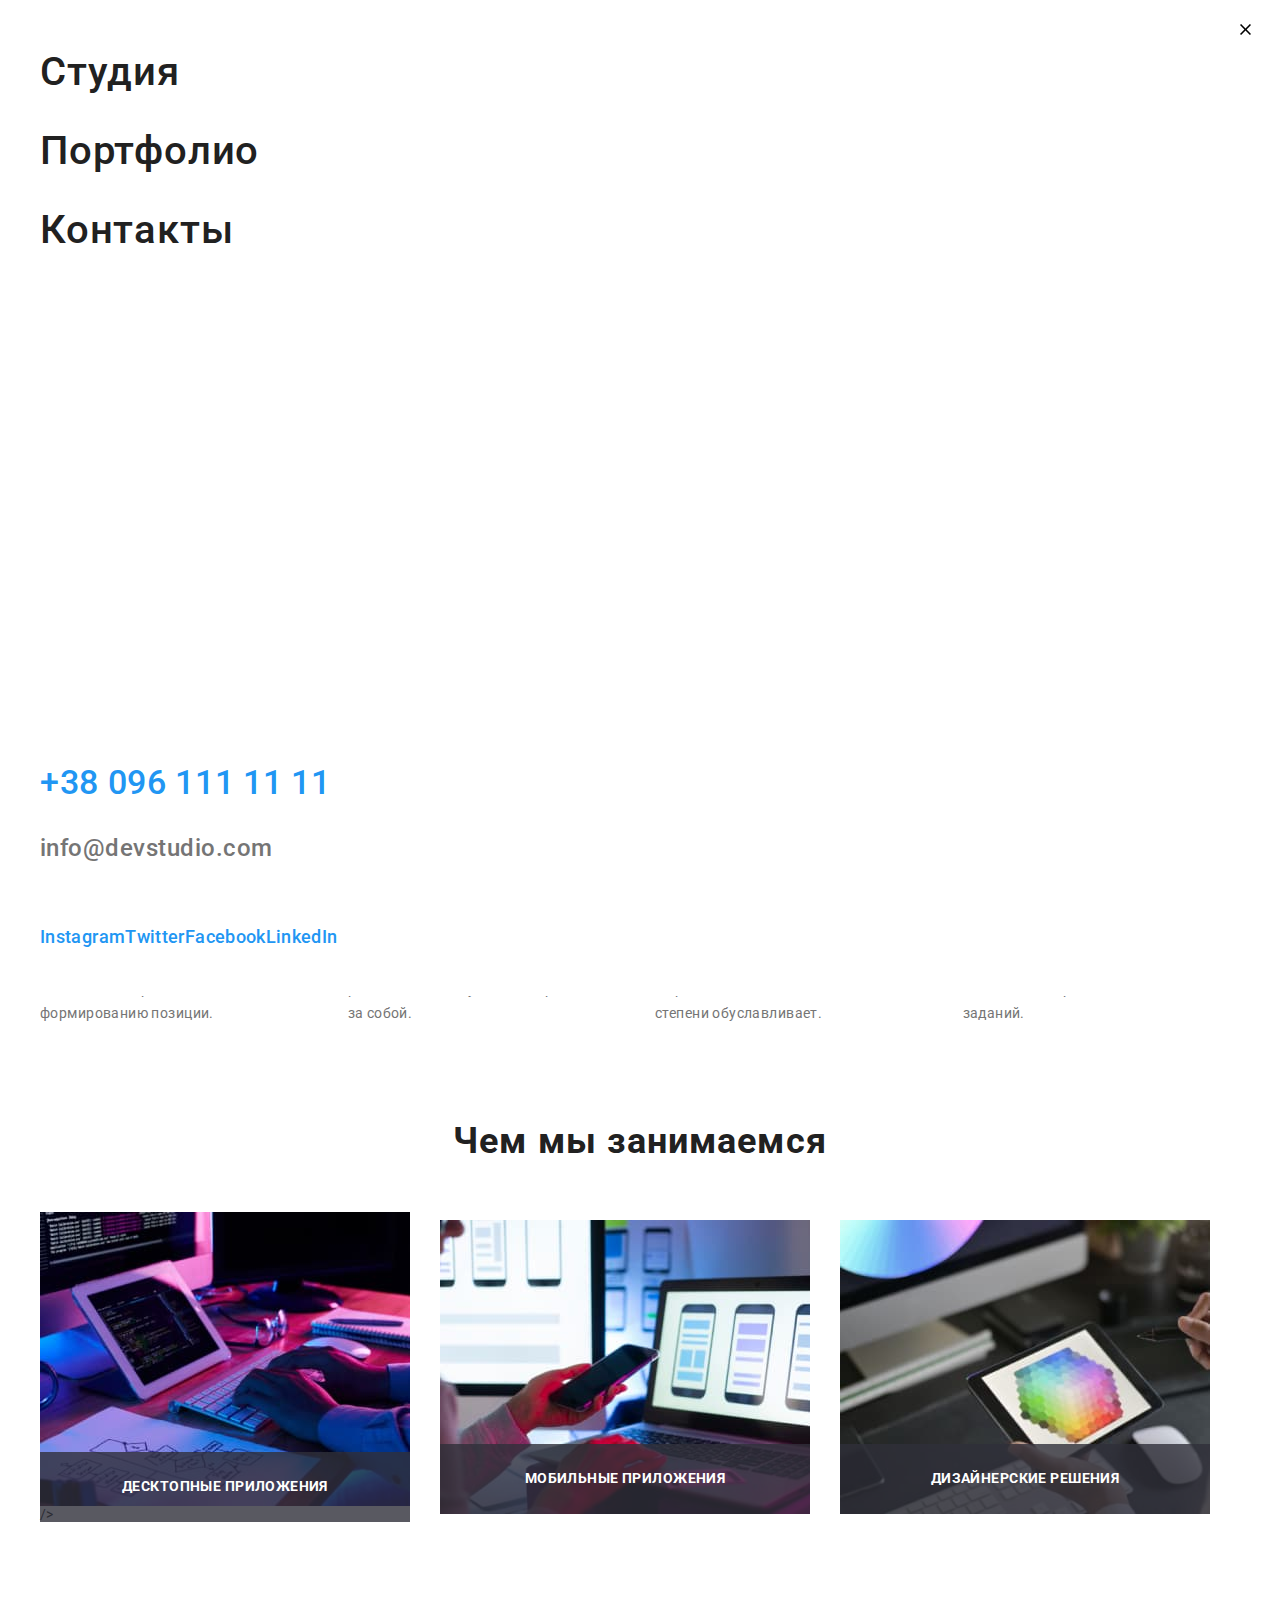
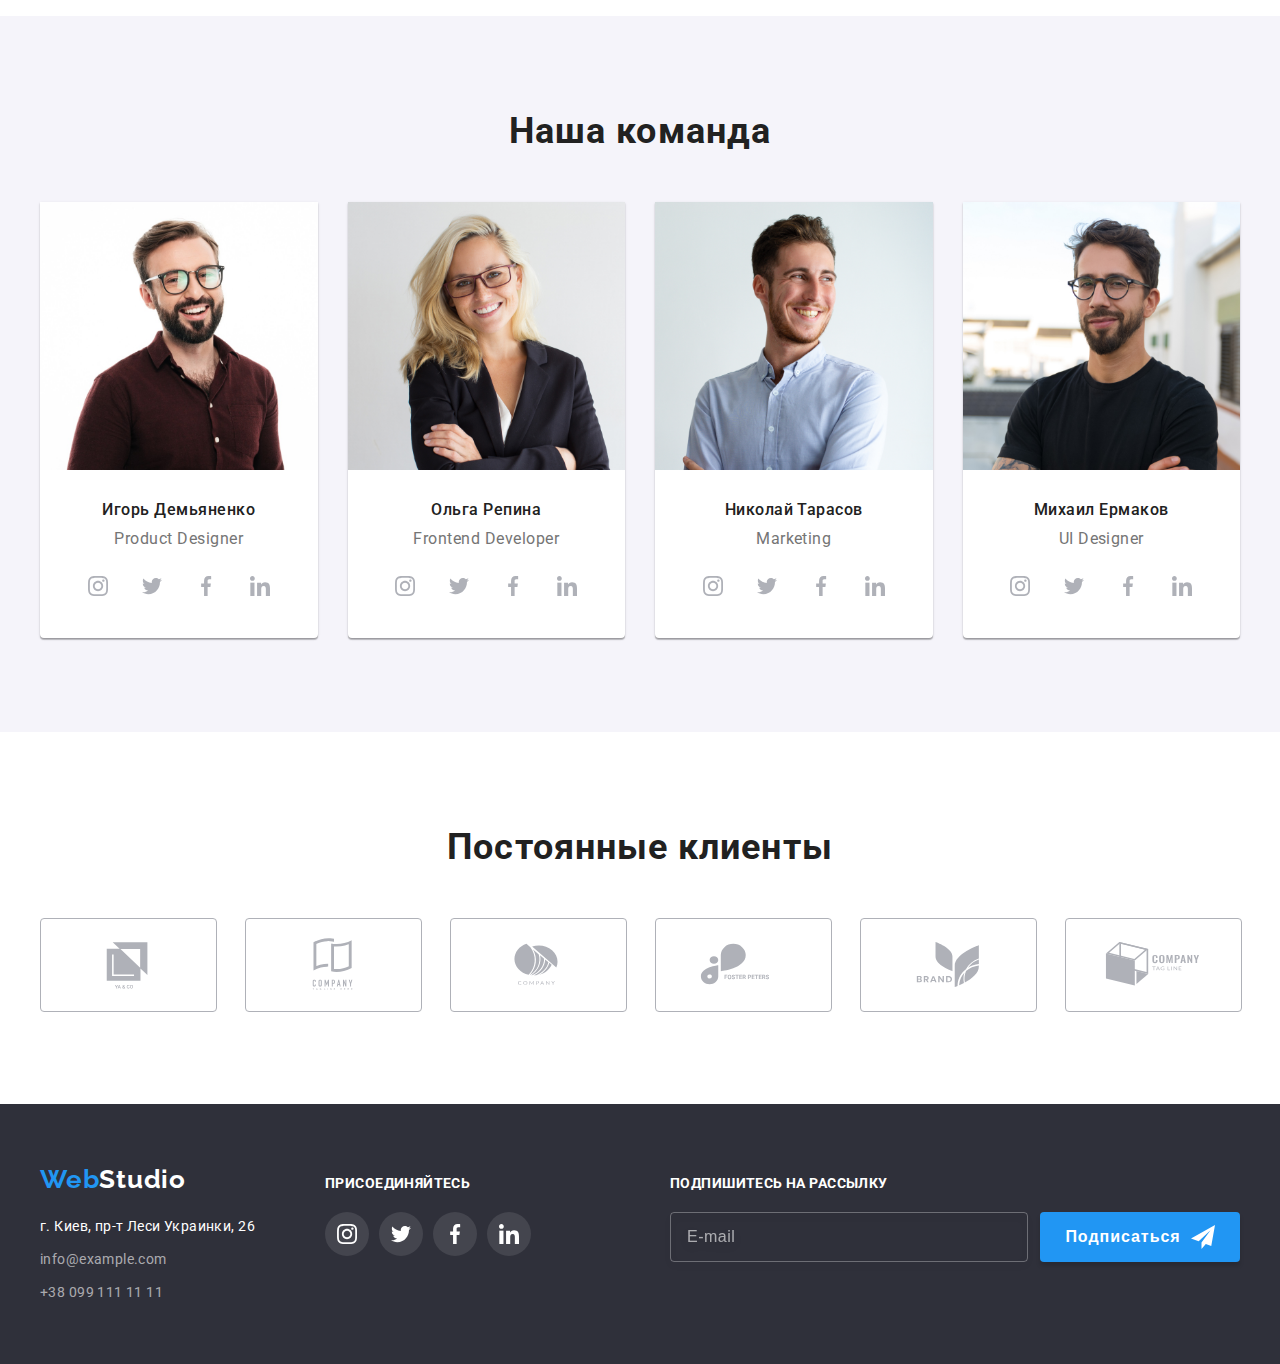
==== commit 642d4298: "add mob menu and foto portfolio" ====
--- a/index.html
+++ b/index.html
@@ -22,11 +22,16 @@
     <title>Студия</title>
   </head>
   <body>
-    <!-- <header class="header">
+    <header class="header">
       <div class="container">
         <a href="/" class="header__logo logo" lang="en"
           >Web<span class="header__logo--black" lang="en">Studio</span></a
         >
+        <button type="button" class="header-menu__btn" data-header-menu>
+          <svg class="header-menu__icon" width="40" height="40">
+            <use href="./img/icons.svg#icon-menu"></use>
+          </svg>
+        </button>
         <nav class="navigation">
           <ul class="menu-list list">
             <li class="menu-list__item">
@@ -42,18 +47,64 @@
         </nav>
         <ul class="connect-list list">
           <li class="connect-list__item">
-            <a href="mailto:info@devstudio.com" class="connect-list__link link"><svg class="connect-list__icon" width="16" height="12">
-              <use href="./img/icons.svg#icon-envelope"></use>
-            </svg>info@devstudio.com</a>
+            <a href="mailto:info@devstudio.com" class="connect-list__link link"
+              ><svg class="connect-list__icon" width="16" height="12">
+                <use href="./img/icons.svg#icon-envelope"></use></svg
+              >info@devstudio.com</a
+            >
           </li>
           <li class="connect-list__item">
-            <a href="tel:+380961111111" class="connect-list__link link"><svg class="connect-list__icon" width="10" height="16">
-              <use href="./img/icons.svg#icon-smartphone"></use>
-            </svg>+38 096 111 11 11</a>
+            <a href="tel:+380961111111" class="connect-list__link link"
+              ><svg class="connect-list__icon" width="10" height="16">
+                <use href="./img/icons.svg#icon-smartphone"></use></svg
+              >+38 096 111 11 11</a
+            >
           </li>
         </ul>
       </div>
-    </header> -->
+      <div class="mob-menu">
+        <div class="container">
+          <button type="button" class="mob-menu__close-btn" data-menu-close>
+            <svg class="mob-menu__icon" width="18" height="18">
+              <use href="./img/icons.svg#icon-close"></use>
+            </svg>
+          </button>
+          <div class="mob-menu__top">
+            <ul class="mob-menu__list list">
+              <li class="mob-menu__item">
+                <a href="" class="mob-menu__link link current">Студия</a>
+              </li>
+              <li class="mob-menu__item">
+                <a href="./portfolio.html" class="mob-menu__link link">Портфолио</a>
+              </li>
+              <li class="mob-menu__item">
+                <a href="" class="mob-menu__link link">Контакты</a>
+              </li>
+            </ul>
+          </div>
+          <div class="mob-menu__bottom">
+            <ul class="mob-connect list">
+              <li class="mob-connect__item">
+                <a href="tel:+380961111111" class="mob-connect__link link mob-connect__link--accent"
+                  >+38 096 111 11 11</a
+                >
+              </li>
+              <li class="mob-connect__item">
+                <a href="mailto:info@devstudio.com" class="mob-connect__link link"
+                  >info@devstudio.com</a
+                >
+              </li>
+            </ul>
+            <ul class="mob-soc list">
+              <li class="mob-soc__item"><a class="mob-soc__link link" href="">Instagram</a></li>
+              <li class="mob-soc__item"><a class="mob-soc__link link" href="">Twitter</a></li>
+              <li class="mob-soc__item"><a class="mob-soc__link link" href="">Facebook</a></li>
+              <li class="mob-soc__item"><a class="mob-soc__link link" href="">LinkedIn</a></li>
+            </ul>
+          </div>
+        </div>
+      </div>
+    </header>
     <main>
       <section class="hero">
         <div class="container">
@@ -175,16 +226,9 @@
                 />
                 <source
                   srcset="./img/img_team_1_mob.jpg 1x, ./img/img_team_1_mob_2x.jpg 2x"
-                  media="(min-width:480px)"
-                />
-                <img
-                  src="./img/img_team_1_desk.jpg"
-                  alt="Product Designer"
-                  <!--
-                  width="270"
-                  height="260"
-                  --
-                />
+                  media="(max-width:767.98px)"
+                />
+                <img src="./img/img_team_1_desk.jpg" alt="Product Designer" />
               </picture>
               <div class="team-block">
                 <h3 class="team-block__title">Игорь Демьяненко</h3>
@@ -230,7 +274,7 @@
                 />
                 <source
                   srcset="./img/img_team_2_mob.jpg 1x, ./img/img_team_2_mob_2x.jpg 2x"
-                  media="(min-width:480px)"
+                  media="(max-width:767.98px)"
                 />
                 <img src="./img/img_team_2_desk.jpg" alt="Frontend Developer" />
               </picture>
@@ -278,7 +322,7 @@
                 />
                 <source
                   srcset="./img/img_team_3_mob.jpg 1x, ./img/img_team_3_mob_2x.jpg 2x"
-                  media="(min-width:480px)"
+                  media="(max-width:767.98px)"
                 />
                 <img src="./img/img_team_3_desk.jpg" alt="Marketing" />
               </picture>
@@ -326,7 +370,7 @@
                 />
                 <source
                   srcset="./img/img_team_4_mob.jpg 1x, ./img/img_team_4_mob_2x.jpg 2x"
-                  media="(min-width:480px)"
+                  media="(max-width:767.98px)"
                 />
                 <img src="./img/img_team_4_desk.jpg" alt="UI Designer" />
               </picture>
@@ -489,7 +533,7 @@
     <div class="backdrop is-hidden" data-modal>
       <div class="modal">
         <button type="button" class="modal__close-btn" data-modal-close>
-          <svg class="modal__icon" width="18p" height="18">
+          <svg class="modal__icon" width="18" height="18">
             <use href="./img/icons.svg#icon-close"></use>
           </svg>
         </button>
--- a/css/main.min.css
+++ b/css/main.min.css
@@ -1 +1 @@
-:root{--main-text-color: #212121;--second-text-color: #757575;--main-btn-color: #2196F3;--second-btn-color: #188CE8;--accent-color: #2196F3;--logo-color-studio: #000000;--main-backgroun-color: #FFFFFF;--second-backgroun-color: #2F303A;--third-backgroun-color: #F5F4FA;--backgroun-text-color: #FFFFFF;--footer-link: rgba(255, 255, 255, 0.6);--border-color:#ECECEC;--border-bottom-color: #EEEEEE;--transition: 250ms cubic-bezier(0.4, 0, 0.2, 1)}.visually-hidden{position:absolute;white-space:nowrap;width:1px;height:1px;overflow:hidden;border:0;padding:0;clip:rect(0 0 0 0);clip-path:inset(50%);margin:-1px}h1,h2,h3,h4,h5,h6,p{margin:0}ol,ul{padding-left:0;margin:0}button{cursor:pointer;border:0;display:block;text-align:center}img{display:block;width:100%;height:auto}body{font-family:"Roboto",sans-serif;font-size:14px;color:var(--main-text-color);margin:0}.list{list-style:none;padding:0;margin:0}.link{text-decoration:none;transition:var(--transition);transition-property:color}.link:hover,.link:focus{color:var(--accent-color)}.title{font-size:28px;line-height:1.18;letter-spacing:.03em;text-align:center;margin-bottom:30px}@media screen and (min-width: 1200px){.title{font-size:36px;line-height:1.17;margin-bottom:50px}}.logo{font-size:26px;font-weight:700;line-height:1.19;letter-spacing:.03em;color:var(--accent-color);font-family:"Raleway",sans-serif;text-decoration:none;display:flex;justify-content:center}@media screen and (min-width: 1200px){.logo{display:inline-block;justify-content:none}}.soc-link{display:flex;width:44px;height:44px;border-radius:50%;justify-content:center;align-items:center;transition:var(--transition);transition-property:background-color}.soc-link:hover,.soc-link:focus{background-color:var(--accent-color)}.btn{display:flex;width:200px;height:50px;margin:0 auto;font-size:16px;font-weight:700;line-height:1.88;letter-spacing:.06em;color:var(--backgroun-text-color);text-align:center;align-items:center;justify-content:center;background:var(--main-btn-color);box-shadow:0px 4px 4px rgba(0,0,0,.15);border-radius:4px;transition:var(--transition);transition-property:background}.btn:hover,.btn:focus{background:var(--second-btn-color)}.container{width:100%;padding-left:15px;padding-right:15px;margin:0 auto}@media screen and (min-width: 480px){.container{max-width:480px}}@media screen and (min-width: 768px){.container{max-width:768px;margin-left:auto;margin-right:auto}}@media screen and (min-width: 1200px){.container{max-width:1200px}}.section{padding-top:60px;padding-bottom:60px}@media screen and (min-width: 1200px){.section{padding-top:94px;padding-bottom:94px}}.header{background:var(--main-backgroun-color);border:1px solid var(--border-color);margin:0 auto}.header .container{display:flex;align-items:center}.header__logo{padding-top:24px;padding-bottom:25px}.header__logo--black{color:var(--logo-color-studio)}.menu-list{margin-left:93px;display:flex}.menu-list__item{position:relative}.menu-list__item:not(:first-child){margin-left:50px}.menu-list__link.current{color:var(--accent-color)}.menu-list__link.current::after{content:"";position:absolute;bottom:-2px;left:0;width:100%;height:4px;background:var(--accent-color);border-radius:2px}.menu-list__link{font-weight:500;line-height:1.14;letter-spacing:.02em;color:inherit;text-align:left;display:block;padding-top:32px;padding-bottom:32px}.connect-list{display:flex;margin-left:auto}.connect-list__item:not(:first-child){margin-left:50px}.connect-list__link{font-weight:500;line-height:1.14;letter-spacing:.02em;color:var(--second-text-color);align-items:center;display:flex;padding-top:32px;padding-bottom:32px}.connect-list__icon{margin-right:10px;background-position:center;background-size:contain;fill:currentColor;transition:var(--transition);transition-property:fill}.connect-list__link:hover .connect-list__icon,.connect-list__link:focus .connect-list__icon{fill:var(--accent-color)}.hero{background:var(--second-backgroun-color);padding-top:118px;padding-bottom:118px;max-width:1600px;background-repeat:no-repeat;background-size:cover;background-position:center;margin:0 auto;background-image:linear-gradient(rgba(47, 48, 58, 0.4), rgba(47, 48, 58, 0.4)),url(../img/hero_bg_mob.jpg)}@media(min-device-pixel-ratio: 2),(min-resolution: 192dpi),(min-resolution: 2dppx){.hero{background-image:linear-gradient(rgba(47, 48, 58, 0.4), rgba(47, 48, 58, 0.4)),url(../img/hero_bg_mob_2x.jpg)}}@media screen and (min-width: 768px){.hero{background-image:linear-gradient(rgba(47, 48, 58, 0.4), rgba(47, 48, 58, 0.4)),url(../img/hero_bg_tab.jpg)}}@media screen and (min-width: 768px)and (min-device-pixel-ratio: 2),screen and (min-width: 768px)and (min-resolution: 192dpi),screen and (min-width: 768px)and (min-resolution: 2dppx){.hero{background-image:linear-gradient(rgba(47, 48, 58, 0.4), rgba(47, 48, 58, 0.4)),url(../img/hero_bg_tab_2x.jpg)}}@media screen and (min-width: 1200px){.hero{padding-top:200px;padding-bottom:200px;background-image:linear-gradient(rgba(47, 48, 58, 0.4), rgba(47, 48, 58, 0.4)),url(../img/hero_bg_desk.jpg)}}@media screen and (min-width: 1200px)and (min-device-pixel-ratio: 2),screen and (min-width: 1200px)and (min-resolution: 192dpi),screen and (min-width: 1200px)and (min-resolution: 2dppx){.hero{background-image:linear-gradient(rgba(47, 48, 58, 0.4), rgba(47, 48, 58, 0.4)),url(../img/hero_bg_desk_2x.jpg)}}.hero__title{font-size:26px;font-weight:900;line-height:1.62;letter-spacing:.06em;color:var(--backgroun-text-color);text-align:center;text-transform:uppercase;max-width:360px;margin-bottom:30px;margin-left:auto;margin-right:auto}@media screen and (min-width: 1200px){.hero__title{font-size:44px;line-height:1.36;max-width:696px}}.benefits__list{margin-top:-30px}@media screen and (min-width: 768px){.benefits__list{display:flex;flex-wrap:wrap;margin-left:-30px}}.benefits__item{width:100%;margin-top:30px}@media screen and (min-width: 768px){.benefits__item{width:calc(50% - 30px);margin-left:30px}}@media screen and (min-width: 1200px){.benefits__item{width:calc(25% - 30px)}}.benefits-block{display:flex;height:120px;background:var(--third-backgroun-color);border-radius:4px;margin-bottom:30px;justify-content:center;align-items:center}.benefits-block__icon{display:block}.benefits__title{line-height:1.14;letter-spacing:.03em;text-transform:uppercase;margin-bottom:10px}.benefits__text{line-height:1.71;letter-spacing:.03em;color:var(--second-text-color)}.about{padding-bottom:94px}@media screen and (max-width: 1199.98px){.about{display:none}}.about__list{display:flex;align-items:center}.about__item+.about__item{margin-left:30px}.about-block{position:relative;display:flex}.about-block__text{position:absolute;display:flex;justify-content:center;align-items:center;font-weight:700;line-height:1.14;letter-spacing:.03em;color:var(--backgroun-text-color);text-align:center;text-transform:uppercase;bottom:0;height:70px;width:100%;background-color:rgba(47,48,58,.8)}.team{background:var(--third-backgroun-color)}@media screen and (min-width: 768px){.team__list{display:flex;flex-wrap:wrap;margin-left:-30px;margin-top:-30px}}.team__item{background:var(--main-backgroun-color);box-shadow:0px 1px 3px rgba(0,0,0,.12),0px 1px 1px rgba(0,0,0,.14),0px 2px 1px rgba(0,0,0,.2);border-radius:0px 0px 4px 4px;width:100%;margin-top:30px}@media screen and (min-width: 768px){.team__item{width:calc(50% - 30px);margin-left:30px}}@media screen and (min-width: 1200px){.team__item{width:calc(25% - 30px)}}.team-block{padding-top:30px;padding-bottom:24px}@media screen and (min-width: 1200px){.team-block{padding-bottom:30px}}.team-block__title{font-size:16px;font-weight:500;line-height:1.19;letter-spacing:.03em;text-align:center;margin-bottom:10px}.team-block__text{font-size:16px;line-height:1.19;letter-spacing:.03em;color:var(--second-text-color);text-align:center;margin-bottom:16px}.team-soc{display:flex;justify-content:center}.team-soc__item+.team-soc__item{margin-left:10px}.team-soc__icon{fill:#afb1b8;transition:var(--transition);transition-property:fill}.team-soc__link:hover .team-soc__icon,.team-soc__link:focus .team-soc__icon{fill:var(--backgroun-text-color)}.clients__list{flex-wrap:wrap;display:flex;margin-left:-30px;margin-top:-30px}.clients__item{width:calc(50% - 30px);height:92px;box-sizing:border-box;margin-top:30px;margin-left:30px}@media screen and (min-width: 768px){.clients__item{width:calc(33.3333333333% - 30px)}}@media screen and (min-width: 1200px){.clients__item{width:calc(16.6666666667% - 30px)}}.clients__link{display:flex;width:100%;height:100%;justify-content:center;align-items:center;border:1px solid #afb1b8;border-radius:4px;outline:none;transition:var(--transition);transition-property:border}.clients__link:hover,.clients__link:focus{border:1px solid var(--accent-color)}.clients__icon{display:block;fill:#afb1b8;transition:var(--transition);transition-property:fill}.clients__link:hover .clients__icon,.clients__link:focus .clients__icon{fill:var(--accent-color)}.footer{background:var(--second-backgroun-color);padding-top:60px;padding-bottom:60px}@media screen and (min-width: 1200px){.footer .container{display:flex;align-items:baseline}}@media screen and (max-width: 1199.98px){.footer-wrapper{margin-bottom:60px}}@media screen and (min-width: 768px){.footer-wrapper{display:flex;align-items:baseline;justify-content:space-between}}.footer-block{display:block;margin-bottom:60px}@media screen and (min-width: 768px){.footer-block{width:50%;margin-bottom:0}}@media screen and (min-width: 1200px){.footer-block{display:inline-block;width:auto}}.footer__logo{margin-bottom:20px}.footer__logo--white{color:var(--backgroun-text-color)}.address{font-style:normal}.address__item:not(:last-child){margin-bottom:8px}@media screen and (min-width: 1200px){.address__item:not(:last-child){margin-bottom:9px}}.address__link{display:flex;line-height:1.71;letter-spacing:.03em;color:var(--footer-link)}@media screen and (max-width: 1199.98px){.address__link{justify-content:center}}.address__link--bold{color:var(--backgroun-text-color)}@media screen and (min-width: 768px)and (max-width: 1199.98px){.social{width:50%}}@media screen and (min-width: 1200px){.social{margin-left:70px}}.social__title{font-weight:700;line-height:1.14;letter-spacing:.03em;color:var(--main-backgroun-color);text-align:center;text-transform:uppercase;margin-bottom:20px}@media screen and (min-width: 1200px){.social__title{text-align:left}}.social__list{display:flex;justify-content:center}@media screen and (min-width: 768px){.social__list{margin-bottom:0}}.social__item+.social__item{margin-left:10px}.social__link{background-color:rgba(255,255,255,.1)}.social__icon{fill:var(--backgroun-text-color)}.subscribe{margin-left:auto;margin-right:0}.subscribe__text{font-weight:700;line-height:1.14;letter-spacing:.03em;color:var(--main-backgroun-color);text-align:center;text-transform:uppercase;margin-bottom:20px}@media screen and (min-width: 1200px){.subscribe__text{text-align:left}}@media screen and (min-width: 1200px){.footer-form{display:flex}}.footer-form__input{display:block;margin-bottom:20px;box-sizing:border-box;width:100%;height:50px;border:1px solid rgba(255,255,255,.3);filter:drop-shadow(0px 4px 4px rgba(0, 0, 0, 0.15));border-radius:4px;background-color:rgba(0,0,0,0);font-size:16px;line-height:1.25;letter-spacing:.03em;color:var(--backgroun-text-color);padding-left:16px}.footer-form__input::placeholder{font-size:16px;line-height:1.25;letter-spacing:.03em;color:rgba(255,255,255,.6);display:flex;align-items:center}@media screen and (min-width: 768px)and (max-width: 1199.98px){.footer-form__input{width:450px;margin-left:auto;margin-right:auto}}@media screen and (min-width: 1200px){.footer-form__input{width:358px;margin-right:12px}}.footer-form__icon{margin-left:10px}.filters{display:flex;flex-wrap:wrap;justify-content:flex-start;margin-bottom:40px;margin-left:-8px;margin-top:-15px}@media screen and (min-width: 768px){.filters{justify-content:center;margin-bottom:30px}}@media screen and (min-width: 1200px){.filters{margin-bottom:50px}}.filters__item{margin-left:8px;margin-top:15px}.filters__btn{font-size:16px;font-family:inherit;font-weight:500;line-height:1.63;letter-spacing:.03em;text-align:center;background:var(--third-backgroun-color);border-radius:4px;padding:6px 22px;transition:var(--transition);transition-property:color,background,box-shadow}.filters__btn:hover,.filters__btn:focus{background:var(--main-btn-color);box-shadow:0px 3px 1px rgba(0,0,0,.1),0px 1px 2px rgba(0,0,0,.08),0px 2px 2px rgba(0,0,0,.12);color:var(--backgroun-text-color)}.filters__btn--first{background:var(--main-btn-color);color:var(--backgroun-text-color)}@media screen and (min-width: 768px){.projects{display:flex;flex-wrap:wrap;margin-left:-30px;margin-top:-30px}}.projects__item{background:var(--main-backgroun-color);width:100%;margin-top:30px;border:1px solid var(--border-bottom-color)}@media screen and (min-width: 768px){.projects__item{width:calc(50% - 30px);margin-left:30px}}@media screen and (min-width: 1200px){.projects__item{width:calc(33.3333333333% - 30px)}}.projects__link{display:block;color:inherit;text-decoration:none;transition:var(--transition);transition-property:box-shadow}.projects__link:hover,.projects__link:focus{box-shadow:0px 1px 1px rgba(0,0,0,.12),0px 4px 4px rgba(0,0,0,.06),1px 4px 6px rgba(0,0,0,.16)}.projects-overlay{position:relative;overflow:hidden}.projects-overlay__text{position:absolute;display:flex;align-items:center;font-size:18px;line-height:1.56;letter-spacing:.03em;color:var(--main-backgroun-color);background:rgba(33,150,243,.9);top:0;height:100%;padding-left:24px;padding-right:24px;transform:translateY(101%);transition:transform 250ms cubic-bezier(0.4, 0, 0.2, 1)}.projects__link:hover .projects-overlay__text,.projects__link:focus .projects-overlay__text{transform:translateY(0%);overflow:auto}.projects__block{padding:20px 24px;border-top:0}.projects__title{font-size:18px;line-height:2;letter-spacing:.06em;margin-bottom:4px}.projects__text{font-size:16px;line-height:1.88;letter-spacing:.03em;color:var(--second-text-color)}.backdrop{position:fixed;top:0;width:100%;height:100%;background-color:rgba(0,0,0,.2);transition:var(--transition);transition-property:opacity,visibility}.modal{width:528px;height:581px;background:var(--main-backgroun-color);box-shadow:0px 1px 3px rgba(0,0,0,.12),0px 1px 1px rgba(0,0,0,.14),0px 2px 1px rgba(0,0,0,.2);border-radius:4px;position:absolute;top:50%;left:50%;transform:translate(-50%, -50%);transition:transform var(--transition);padding:40px}.backdrop.is-hidden .modal{transform:scale(0.5) rotate(-180deg)}.is-hidden{opacity:0;pointer-events:none;visibility:hidden}.modal__close-btn{position:absolute;display:flex;top:8px;right:8px;width:30px;height:30px;border-radius:50%;justify-content:center;align-items:center;background:var(--backgroun-text-color);border:1px solid rgba(0,0,0,.1);box-sizing:border-box}.modal__close-btn:hover .modal__icon,.modal__close-btn:focus .modal__icon{fill:var(--accent-color)}.modal__icon{transition:var(--transition);transition-property:fill}.modal__title{font-size:20px;font-weight:700;line-height:1.15;letter-spacing:.03em;color:var(--main-text-color);text-align:center;margin-bottom:12px}.form__item:nth-child(-n+3){margin-bottom:10px}.form__item:nth-child(4){margin-bottom:20px}.form__item:nth-child(5){margin-bottom:30px}.form__label{display:block;font-size:12px;line-height:1.17;letter-spacing:.01em;color:var(--second-text-color);margin-bottom:4px}.form__input-wrap{position:relative}.form__input{width:100%;height:40px;border:1px solid rgba(33,33,33,.2);box-sizing:border-box;border-radius:4px;padding:0 0 0 42px;cursor:pointer;outline:none;transition:var(--transition);transition-property:border}.form__input:hover,.form__input:focus{border:1px solid var(--accent-color)}.form__icon{position:absolute;top:50%;left:12px;transform:translateY(-50%);transition:var(--transition);transition-property:fill}.form__input:hover+.form__icon,.form__input:focus+.form__icon{fill:var(--accent-color)}.form__textarea{width:100%;height:120px;font-size:12px;line-height:1.17;letter-spacing:.01em;border:1px solid rgba(33,33,33,.2);box-sizing:border-box;border-radius:4px;resize:none;padding:12px 16px;cursor:pointer;outline:none;transition:var(--transition);transition-property:border}.form__textarea:hover,.form__textarea:focus{border:1px solid var(--accent-color)}.form__textarea::placeholder{color:rgba(117,117,117,.5)}.form__checkbox-text{line-height:1.71;letter-spacing:.03em;color:var(--second-text-color);display:flex;align-items:center;justify-content:center}.form__checkbox-text::before{content:"";width:16px;height:15px;border:2px solid var(--main-text-color);border-radius:2px;margin-right:8.38px;transition:var(--transition);transition-property:background-color}.form__input-checkbox:checked+.form__checkbox-text::before{background-color:var(--accent-color);border:none;background-image:url(../img/icon_check.svg);background-repeat:no-repeat;background-position:center}.form__input-checkbox:focus+.form__checkbox-text::before{border-color:var(--accent-color)}.form__checkbox-text-accent{display:inline-block;box-sizing:border-box;line-height:1.71;letter-spacing:.03em;color:var(--accent-color);text-decoration-line:underline;margin-left:5px}/*# sourceMappingURL=main.min.css.map */+:root{--main-text-color: #212121;--second-text-color: #757575;--main-btn-color: #2196F3;--second-btn-color: #188CE8;--accent-color: #2196F3;--logo-color-studio: #000000;--main-backgroun-color: #FFFFFF;--second-backgroun-color: #2F303A;--third-backgroun-color: #F5F4FA;--backgroun-text-color: #FFFFFF;--footer-link: rgba(255, 255, 255, 0.6);--border-color:#ECECEC;--border-bottom-color: #EEEEEE;--transition: 250ms cubic-bezier(0.4, 0, 0.2, 1)}.visually-hidden{position:absolute;white-space:nowrap;width:1px;height:1px;overflow:hidden;border:0;padding:0;clip:rect(0 0 0 0);clip-path:inset(50%);margin:-1px}h1,h2,h3,h4,h5,h6,p{margin:0}ol,ul{padding-left:0;margin:0}button{cursor:pointer;border:0;display:block;text-align:center}img{display:block;width:100%;height:auto}body{font-family:"Roboto",sans-serif;font-size:14px;color:var(--main-text-color);margin:0}.list{list-style:none;padding:0;margin:0}.link{text-decoration:none;transition:var(--transition);transition-property:color}.link:hover,.link:focus{color:var(--accent-color)}.title{font-size:28px;line-height:1.18;letter-spacing:.03em;text-align:center;margin-bottom:30px}@media screen and (min-width: 1200px){.title{font-size:36px;line-height:1.17;margin-bottom:50px}}.logo{font-size:26px;font-weight:700;line-height:1.19;letter-spacing:.03em;color:var(--accent-color);font-family:"Raleway",sans-serif;text-decoration:none;display:flex;justify-content:center}@media screen and (min-width: 1200px){.logo{display:inline-block;justify-content:none}}.soc-link{display:flex;width:44px;height:44px;border-radius:50%;justify-content:center;align-items:center;transition:var(--transition);transition-property:background-color}.soc-link:hover,.soc-link:focus{background-color:var(--accent-color)}.btn{display:flex;width:200px;height:50px;margin:0 auto;font-size:16px;font-weight:700;line-height:1.88;letter-spacing:.06em;color:var(--backgroun-text-color);text-align:center;align-items:center;justify-content:center;background:var(--main-btn-color);box-shadow:0px 4px 4px rgba(0,0,0,.15);border-radius:4px;transition:var(--transition);transition-property:background}.btn:hover,.btn:focus{background:var(--second-btn-color)}.container{width:100%;padding-left:15px;padding-right:15px;margin:0 auto}@media screen and (min-width: 480px){.container{max-width:480px}}@media screen and (min-width: 768px){.container{max-width:768px;margin-left:auto;margin-right:auto}}@media screen and (min-width: 1200px){.container{max-width:1200px}}.section{padding-top:60px;padding-bottom:60px}@media screen and (min-width: 1200px){.section{padding-top:94px;padding-bottom:94px}}.header{background:var(--main-backgroun-color);border:1px solid var(--border-color);margin:0 auto}.header .container{display:flex;align-items:center}.header__logo{padding-top:24px;padding-bottom:25px}.header__logo--black{color:var(--logo-color-studio)}.header-menu__btn{margin-left:auto;background-color:inherit}.header-menu__btn:hover .header-menu__icon,.header-menu__btn:focus .header-menu__icon{fill:var(--accent-color)}.mob-menu{position:fixed;top:0;left:0;z-index:1;width:100vw;height:100vh;padding-top:48px;padding-bottom:48px;background-color:#fff}.mob-menu .container{display:flex;flex-direction:column;height:100%;justify-content:space-between;align-items:flex-start;overflow-y:auto}.mob-menu__close-btn{position:absolute;top:10px;right:15px;width:40px;height:40px;background-color:inherit;display:flex;justify-content:center;align-items:center;margin-left:auto}.mob-menu__close-btn:hover,.mob-menu__close-btn:focus{fill:var(--accent-color)}.mob-menu__item:not(:last-child){margin-bottom:32px}.mob-menu__link{font-size:40px;font-weight:500;line-height:1.18;letter-spacing:.02em;text-align:left;color:inherit}.mob-connect{margin-bottom:64px}.mob-connect__item:not(:last-child){margin-bottom:32px}.mob-connect__link{display:block;color:var(--second-text-color);font-size:24px;font-weight:500;line-height:1.17;letter-spacing:.02em;text-align:left}.mob-connect__link--accent{color:var(--accent-color);font-size:34px;font-weight:500;line-height:1.18;letter-spacing:.02em;text-align:left}.mob-soc{display:flex;justify-content:space-between}.mob-soc__link{color:var(--accent-color);font-size:18px;font-weight:500;line-height:1.22;letter-spacing:.02em;color:center;text-align:left}@media screen and (max-width: 767.98px){.navigation{display:none}}.menu-list{margin-left:93px;display:flex}.menu-list__item{position:relative}.menu-list__item:not(:first-child){margin-left:50px}.menu-list__link.current{color:var(--accent-color)}.menu-list__link.current::after{content:"";position:absolute;bottom:-2px;left:0;width:100%;height:4px;background:var(--accent-color);border-radius:2px}.menu-list__link{font-weight:500;line-height:1.14;letter-spacing:.02em;color:inherit;text-align:left;display:block;padding-top:32px;padding-bottom:32px}.connect-list{display:flex;margin-left:auto}@media screen and (max-width: 767.98px){.connect-list{display:none}}.connect-list__item:not(:first-child){margin-left:50px}.connect-list__link{font-weight:500;line-height:1.14;letter-spacing:.02em;color:var(--second-text-color);align-items:center;display:flex;padding-top:32px;padding-bottom:32px}.connect-list__icon{margin-right:10px;background-position:center;background-size:contain;fill:currentColor;transition:var(--transition);transition-property:fill}.connect-list__link:hover .connect-list__icon,.connect-list__link:focus .connect-list__icon{fill:var(--accent-color)}.hero{background:var(--second-backgroun-color);padding-top:118px;padding-bottom:118px;max-width:1600px;background-repeat:no-repeat;background-size:cover;background-position:center;margin:0 auto;background-image:linear-gradient(rgba(47, 48, 58, 0.4), rgba(47, 48, 58, 0.4)),url(../img/hero_bg_mob.jpg)}@media(min-device-pixel-ratio: 2),(min-resolution: 192dpi),(min-resolution: 2dppx){.hero{background-image:linear-gradient(rgba(47, 48, 58, 0.4), rgba(47, 48, 58, 0.4)),url(../img/hero_bg_mob_2x.jpg)}}@media screen and (min-width: 768px){.hero{background-image:linear-gradient(rgba(47, 48, 58, 0.4), rgba(47, 48, 58, 0.4)),url(../img/hero_bg_tab.jpg)}}@media screen and (min-width: 768px)and (min-device-pixel-ratio: 2),screen and (min-width: 768px)and (min-resolution: 192dpi),screen and (min-width: 768px)and (min-resolution: 2dppx){.hero{background-image:linear-gradient(rgba(47, 48, 58, 0.4), rgba(47, 48, 58, 0.4)),url(../img/hero_bg_tab_2x.jpg)}}@media screen and (min-width: 1200px){.hero{padding-top:200px;padding-bottom:200px;background-image:linear-gradient(rgba(47, 48, 58, 0.4), rgba(47, 48, 58, 0.4)),url(../img/hero_bg_desk.jpg)}}@media screen and (min-width: 1200px)and (min-device-pixel-ratio: 2),screen and (min-width: 1200px)and (min-resolution: 192dpi),screen and (min-width: 1200px)and (min-resolution: 2dppx){.hero{background-image:linear-gradient(rgba(47, 48, 58, 0.4), rgba(47, 48, 58, 0.4)),url(../img/hero_bg_desk_2x.jpg)}}.hero__title{font-size:26px;font-weight:900;line-height:1.62;letter-spacing:.06em;color:var(--backgroun-text-color);text-align:center;text-transform:uppercase;max-width:360px;margin-bottom:30px;margin-left:auto;margin-right:auto}@media screen and (min-width: 1200px){.hero__title{font-size:44px;line-height:1.36;max-width:696px}}.benefits__list{margin-top:-30px}@media screen and (min-width: 768px){.benefits__list{display:flex;flex-wrap:wrap;margin-left:-30px}}.benefits__item{width:100%;margin-top:30px}@media screen and (min-width: 768px){.benefits__item{width:calc(50% - 30px);margin-left:30px}}@media screen and (min-width: 1200px){.benefits__item{width:calc(25% - 30px)}}.benefits-block{display:flex;height:120px;background:var(--third-backgroun-color);border-radius:4px;margin-bottom:30px;justify-content:center;align-items:center}.benefits-block__icon{display:block}.benefits__title{line-height:1.14;letter-spacing:.03em;text-transform:uppercase;margin-bottom:10px}.benefits__text{line-height:1.71;letter-spacing:.03em;color:var(--second-text-color)}.about{padding-bottom:94px}@media screen and (max-width: 1199.98px){.about{display:none}}.about__list{display:flex;align-items:center}.about__item+.about__item{margin-left:30px}.about-block{position:relative;display:flex}.about-block__text{position:absolute;display:flex;justify-content:center;align-items:center;font-weight:700;line-height:1.14;letter-spacing:.03em;color:var(--backgroun-text-color);text-align:center;text-transform:uppercase;bottom:0;height:70px;width:100%;background-color:rgba(47,48,58,.8)}.team{background:var(--third-backgroun-color)}@media screen and (min-width: 768px){.team__list{display:flex;flex-wrap:wrap;margin-left:-30px;margin-top:-30px}}.team__item{background:var(--main-backgroun-color);box-shadow:0px 1px 3px rgba(0,0,0,.12),0px 1px 1px rgba(0,0,0,.14),0px 2px 1px rgba(0,0,0,.2);border-radius:0px 0px 4px 4px;width:100%;margin-top:30px}@media screen and (min-width: 768px){.team__item{width:calc(50% - 30px);margin-left:30px}}@media screen and (min-width: 1200px){.team__item{width:calc(25% - 30px)}}.team-block{padding-top:30px;padding-bottom:24px}@media screen and (min-width: 1200px){.team-block{padding-bottom:30px}}.team-block__title{font-size:16px;font-weight:500;line-height:1.19;letter-spacing:.03em;text-align:center;margin-bottom:10px}.team-block__text{font-size:16px;line-height:1.19;letter-spacing:.03em;color:var(--second-text-color);text-align:center;margin-bottom:16px}.team-soc{display:flex;justify-content:center}.team-soc__item+.team-soc__item{margin-left:10px}.team-soc__icon{fill:#afb1b8;transition:var(--transition);transition-property:fill}.team-soc__link:hover .team-soc__icon,.team-soc__link:focus .team-soc__icon{fill:var(--backgroun-text-color)}.clients__list{flex-wrap:wrap;display:flex;margin-left:-30px;margin-top:-30px}.clients__item{width:calc(50% - 30px);height:92px;box-sizing:border-box;margin-top:30px;margin-left:30px}@media screen and (min-width: 768px){.clients__item{width:calc(33.3333333333% - 30px)}}@media screen and (min-width: 1200px){.clients__item{width:calc(16.6666666667% - 30px)}}.clients__link{display:flex;width:100%;height:100%;justify-content:center;align-items:center;border:1px solid #afb1b8;border-radius:4px;outline:none;transition:var(--transition);transition-property:border}.clients__link:hover,.clients__link:focus{border:1px solid var(--accent-color)}.clients__icon{display:block;fill:#afb1b8;transition:var(--transition);transition-property:fill}.clients__link:hover .clients__icon,.clients__link:focus .clients__icon{fill:var(--accent-color)}.footer{background:var(--second-backgroun-color);padding-top:60px;padding-bottom:60px}@media screen and (min-width: 1200px){.footer .container{display:flex;align-items:baseline}}@media screen and (max-width: 1199.98px){.footer-wrapper{margin-bottom:60px}}@media screen and (min-width: 768px){.footer-wrapper{display:flex;align-items:baseline;justify-content:space-between}}.footer-block{display:block;margin-bottom:60px}@media screen and (min-width: 768px){.footer-block{width:50%;margin-bottom:0}}@media screen and (min-width: 1200px){.footer-block{display:inline-block;width:auto}}.footer__logo{margin-bottom:20px}.footer__logo--white{color:var(--backgroun-text-color)}.address{font-style:normal}.address__item:not(:last-child){margin-bottom:8px}@media screen and (min-width: 1200px){.address__item:not(:last-child){margin-bottom:9px}}.address__link{display:flex;line-height:1.71;letter-spacing:.03em;color:var(--footer-link)}@media screen and (max-width: 1199.98px){.address__link{justify-content:center}}.address__link--bold{color:var(--backgroun-text-color)}@media screen and (min-width: 768px)and (max-width: 1199.98px){.social{width:50%}}@media screen and (min-width: 1200px){.social{margin-left:70px}}.social__title{font-weight:700;line-height:1.14;letter-spacing:.03em;color:var(--main-backgroun-color);text-align:center;text-transform:uppercase;margin-bottom:20px}@media screen and (min-width: 1200px){.social__title{text-align:left}}.social__list{display:flex;justify-content:center}@media screen and (min-width: 768px){.social__list{margin-bottom:0}}.social__item+.social__item{margin-left:10px}.social__link{background-color:rgba(255,255,255,.1)}.social__icon{fill:var(--backgroun-text-color)}.subscribe{margin-left:auto;margin-right:0}.subscribe__text{font-weight:700;line-height:1.14;letter-spacing:.03em;color:var(--main-backgroun-color);text-align:center;text-transform:uppercase;margin-bottom:20px}@media screen and (min-width: 1200px){.subscribe__text{text-align:left}}@media screen and (min-width: 1200px){.footer-form{display:flex}}.footer-form__input{display:block;margin-bottom:20px;box-sizing:border-box;width:100%;height:50px;border:1px solid rgba(255,255,255,.3);filter:drop-shadow(0px 4px 4px rgba(0, 0, 0, 0.15));border-radius:4px;background-color:rgba(0,0,0,0);font-size:16px;line-height:1.25;letter-spacing:.03em;color:var(--backgroun-text-color);padding-left:16px}.footer-form__input::placeholder{font-size:16px;line-height:1.25;letter-spacing:.03em;color:rgba(255,255,255,.6);display:flex;align-items:center}@media screen and (min-width: 768px)and (max-width: 1199.98px){.footer-form__input{width:450px;margin-left:auto;margin-right:auto}}@media screen and (min-width: 1200px){.footer-form__input{width:358px;margin-right:12px}}.footer-form__icon{margin-left:10px}.filters{display:flex;flex-wrap:wrap;justify-content:flex-start;margin-bottom:40px;margin-left:-8px;margin-top:-15px}@media screen and (min-width: 768px){.filters{justify-content:center;margin-bottom:30px}}@media screen and (min-width: 1200px){.filters{margin-bottom:50px}}.filters__item{margin-left:8px;margin-top:15px}.filters__btn{font-size:16px;font-family:inherit;font-weight:500;line-height:1.63;letter-spacing:.03em;text-align:center;background:var(--third-backgroun-color);border-radius:4px;padding:6px 22px;transition:var(--transition);transition-property:color,background,box-shadow}.filters__btn:hover,.filters__btn:focus{background:var(--main-btn-color);box-shadow:0px 3px 1px rgba(0,0,0,.1),0px 1px 2px rgba(0,0,0,.08),0px 2px 2px rgba(0,0,0,.12);color:var(--backgroun-text-color)}.filters__btn--first{background:var(--main-btn-color);color:var(--backgroun-text-color)}@media screen and (min-width: 768px){.projects{display:flex;flex-wrap:wrap;margin-left:-30px;margin-top:-30px}}.projects__item{background:var(--main-backgroun-color);width:100%;margin-top:30px;border:1px solid var(--border-bottom-color)}@media screen and (min-width: 768px){.projects__item{width:calc(50% - 30px);margin-left:30px}}@media screen and (min-width: 1200px){.projects__item{width:calc(33.3333333333% - 30px)}}.projects__link{display:block;color:inherit;text-decoration:none;transition:var(--transition);transition-property:box-shadow}.projects__link:hover,.projects__link:focus{box-shadow:0px 1px 1px rgba(0,0,0,.12),0px 4px 4px rgba(0,0,0,.06),1px 4px 6px rgba(0,0,0,.16)}.projects-overlay{position:relative;overflow:hidden}.projects-overlay__text{position:absolute;display:flex;align-items:center;font-size:18px;line-height:1.56;letter-spacing:.03em;color:var(--main-backgroun-color);background:rgba(33,150,243,.9);top:0;height:100%;padding-left:24px;padding-right:24px;transform:translateY(101%);transition:transform 250ms cubic-bezier(0.4, 0, 0.2, 1)}.projects__link:hover .projects-overlay__text,.projects__link:focus .projects-overlay__text{transform:translateY(0%);overflow:auto}.projects__block{padding:20px 24px;border-top:0}.projects__title{font-size:18px;line-height:2;letter-spacing:.06em;margin-bottom:4px}.projects__text{font-size:16px;line-height:1.88;letter-spacing:.03em;color:var(--second-text-color)}.backdrop{position:fixed;top:0;width:100%;height:100%;background-color:rgba(0,0,0,.2);transition:var(--transition);transition-property:opacity,visibility}.modal{width:528px;height:581px;background:var(--main-backgroun-color);box-shadow:0px 1px 3px rgba(0,0,0,.12),0px 1px 1px rgba(0,0,0,.14),0px 2px 1px rgba(0,0,0,.2);border-radius:4px;position:absolute;top:50%;left:50%;transform:translate(-50%, -50%);transition:transform var(--transition);padding:40px}.backdrop.is-hidden .modal{transform:scale(0.5) rotate(-180deg)}.is-hidden{opacity:0;pointer-events:none;visibility:hidden}.modal__close-btn{position:absolute;display:flex;top:8px;right:8px;width:30px;height:30px;border-radius:50%;justify-content:center;align-items:center;background:var(--backgroun-text-color);border:1px solid rgba(0,0,0,.1);box-sizing:border-box}.modal__close-btn:hover .modal__icon,.modal__close-btn:focus .modal__icon{fill:var(--accent-color)}.modal__icon{transition:var(--transition);transition-property:fill}.modal__title{font-size:20px;font-weight:700;line-height:1.15;letter-spacing:.03em;color:var(--main-text-color);text-align:center;margin-bottom:12px}.form__item:nth-child(-n+3){margin-bottom:10px}.form__item:nth-child(4){margin-bottom:20px}.form__item:nth-child(5){margin-bottom:30px}.form__label{display:block;font-size:12px;line-height:1.17;letter-spacing:.01em;color:var(--second-text-color);margin-bottom:4px}.form__input-wrap{position:relative}.form__input{width:100%;height:40px;border:1px solid rgba(33,33,33,.2);box-sizing:border-box;border-radius:4px;padding:0 0 0 42px;cursor:pointer;outline:none;transition:var(--transition);transition-property:border}.form__input:hover,.form__input:focus{border:1px solid var(--accent-color)}.form__icon{position:absolute;top:50%;left:12px;transform:translateY(-50%);transition:var(--transition);transition-property:fill}.form__input:hover+.form__icon,.form__input:focus+.form__icon{fill:var(--accent-color)}.form__textarea{width:100%;height:120px;font-size:12px;line-height:1.17;letter-spacing:.01em;border:1px solid rgba(33,33,33,.2);box-sizing:border-box;border-radius:4px;resize:none;padding:12px 16px;cursor:pointer;outline:none;transition:var(--transition);transition-property:border}.form__textarea:hover,.form__textarea:focus{border:1px solid var(--accent-color)}.form__textarea::placeholder{color:rgba(117,117,117,.5)}.form__checkbox-text{line-height:1.71;letter-spacing:.03em;color:var(--second-text-color);display:flex;align-items:center;justify-content:center}.form__checkbox-text::before{content:"";width:16px;height:15px;border:2px solid var(--main-text-color);border-radius:2px;margin-right:8.38px;transition:var(--transition);transition-property:background-color}.form__input-checkbox:checked+.form__checkbox-text::before{background-color:var(--accent-color);border:none;background-image:url(../img/icon_check.svg);background-repeat:no-repeat;background-position:center}.form__input-checkbox:focus+.form__checkbox-text::before{border-color:var(--accent-color)}.form__checkbox-text-accent{display:inline-block;box-sizing:border-box;line-height:1.71;letter-spacing:.03em;color:var(--accent-color);text-decoration-line:underline;margin-left:5px}/*# sourceMappingURL=main.min.css.map */--- a/css/main.css
+++ b/css/main.css
@@ -203,6 +203,111 @@
   color: var(--logo-color-studio);
 }
 
+.header-menu__btn {
+  margin-left: auto;
+  background-color: inherit;
+}
+.header-menu__btn:hover .header-menu__icon, .header-menu__btn:focus .header-menu__icon {
+  fill: var(--accent-color);
+}
+
+.mob-menu {
+  position: fixed;
+  top: 0;
+  left: 0;
+  z-index: 1;
+  width: 100vw;
+  height: 100vh;
+  padding-top: 48px;
+  padding-bottom: 48px;
+  background-color: #fff;
+}
+.mob-menu .container {
+  display: flex;
+  flex-direction: column;
+  height: 100%;
+  justify-content: space-between;
+  align-items: flex-start;
+  overflow-y: auto;
+}
+
+.mob-menu__close-btn {
+  position: absolute;
+  top: 10px;
+  right: 15px;
+  width: 40px;
+  height: 40px;
+  background-color: inherit;
+  display: flex;
+  justify-content: center;
+  align-items: center;
+  margin-left: auto;
+}
+.mob-menu__close-btn:hover, .mob-menu__close-btn:focus {
+  fill: var(--accent-color);
+}
+
+.mob-menu__item:not(:last-child) {
+  margin-bottom: 32px;
+}
+
+.mob-menu__link {
+  font-size: 40px;
+  font-weight: 500;
+  line-height: 1.18;
+  letter-spacing: 0.02em;
+  text-align: left;
+  color: inherit;
+}
+
+.mob-connect {
+  margin-bottom: 64px;
+}
+
+.mob-connect__item:not(:last-child) {
+  margin-bottom: 32px;
+}
+
+.mob-connect__link {
+  display: block;
+  color: var(--second-text-color);
+  font-size: 24px;
+  font-weight: 500;
+  line-height: 1.17;
+  letter-spacing: 0.02em;
+  text-align: left;
+}
+
+.mob-connect__link--accent {
+  color: var(--accent-color);
+  font-size: 34px;
+  font-weight: 500;
+  line-height: 1.18;
+  letter-spacing: 0.02em;
+  text-align: left;
+}
+
+.mob-soc {
+  display: flex;
+  justify-content: space-between;
+}
+
+.mob-soc__link {
+  color: var(--accent-color);
+  font-size: 18px;
+  font-weight: 500;
+  line-height: 1.22;
+  letter-spacing: 0.02em;
+  color: center;
+  text-align: left;
+}
+
+@media screen and (max-width: 767.98px) {
+  .navigation {
+    display: none;
+  }
+}
+
 .menu-list {
   margin-left: 93px;
   display: flex;
@@ -243,6 +348,11 @@
 .connect-list {
   display: flex;
   margin-left: auto;
+}
+@media screen and (max-width: 767.98px) {
+  .connect-list {
+    display: none;
+  }
 }
 
 .connect-list__item:not(:first-child) {
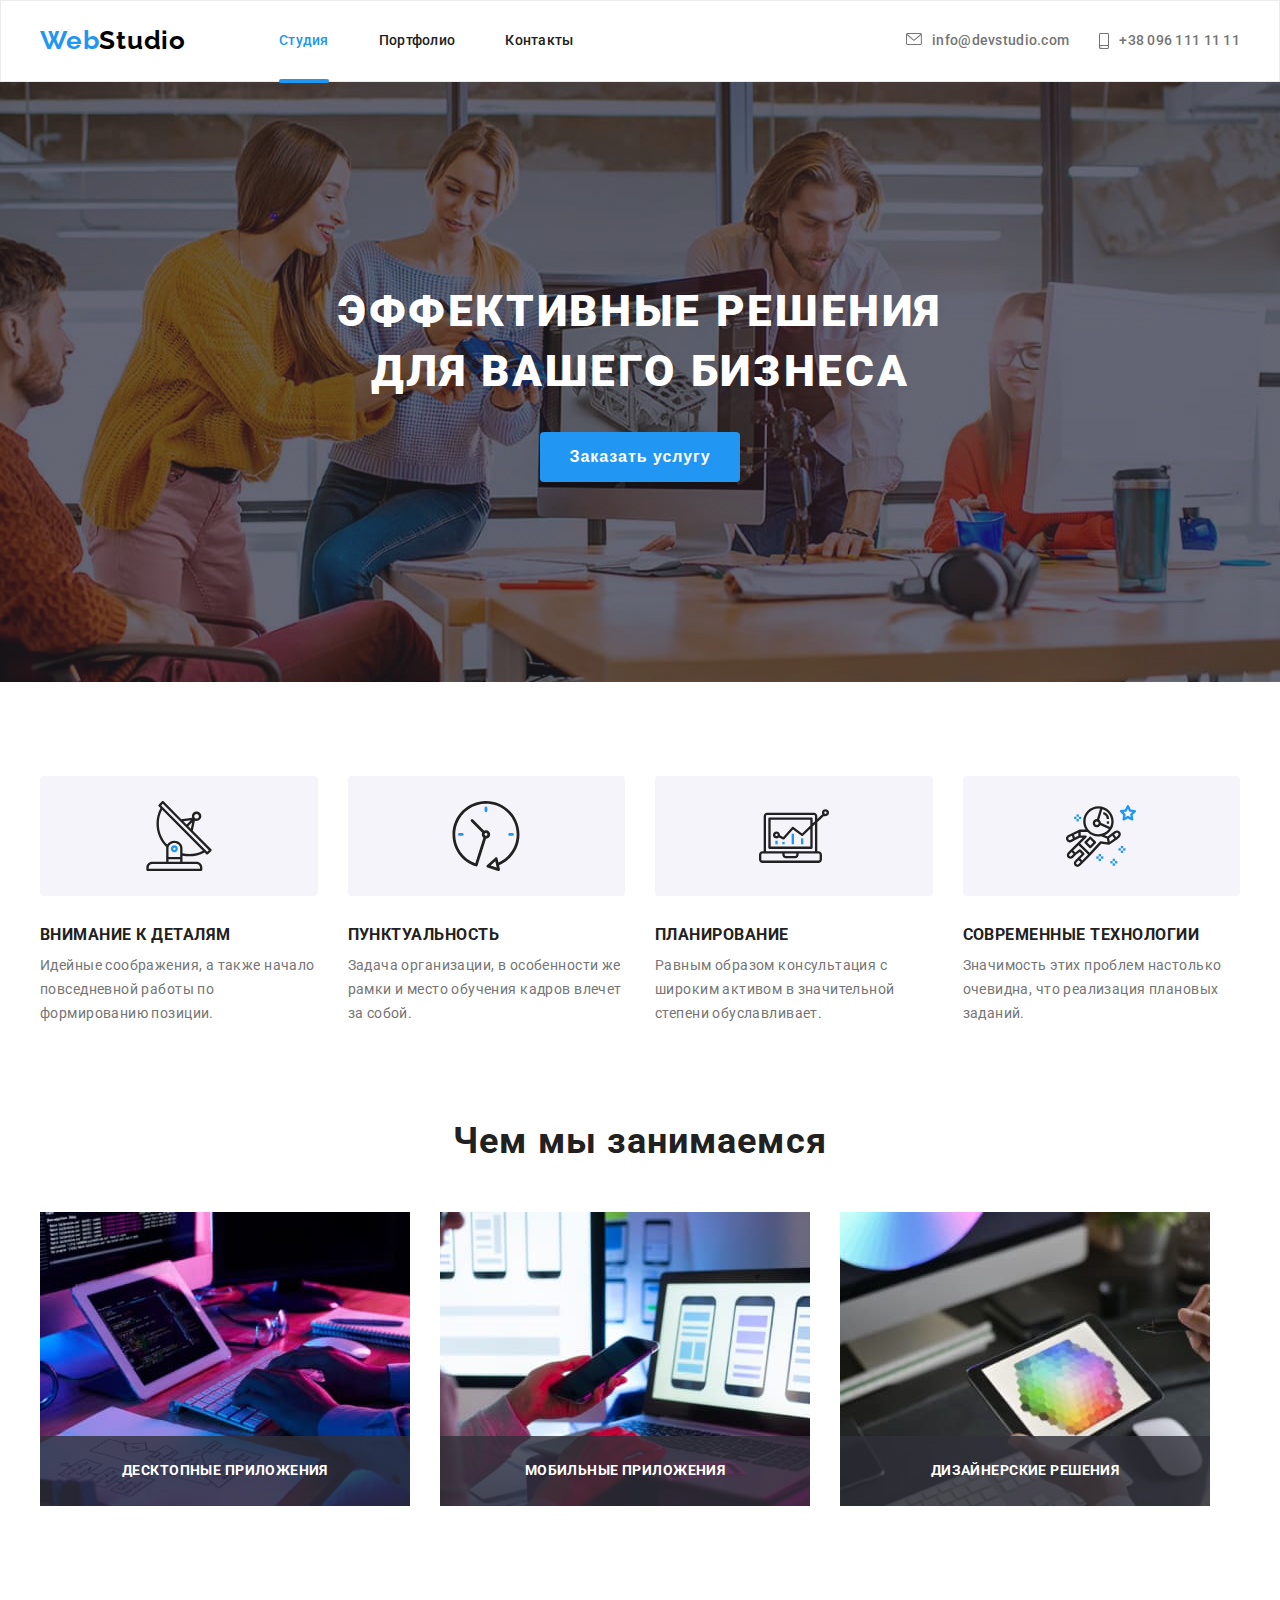
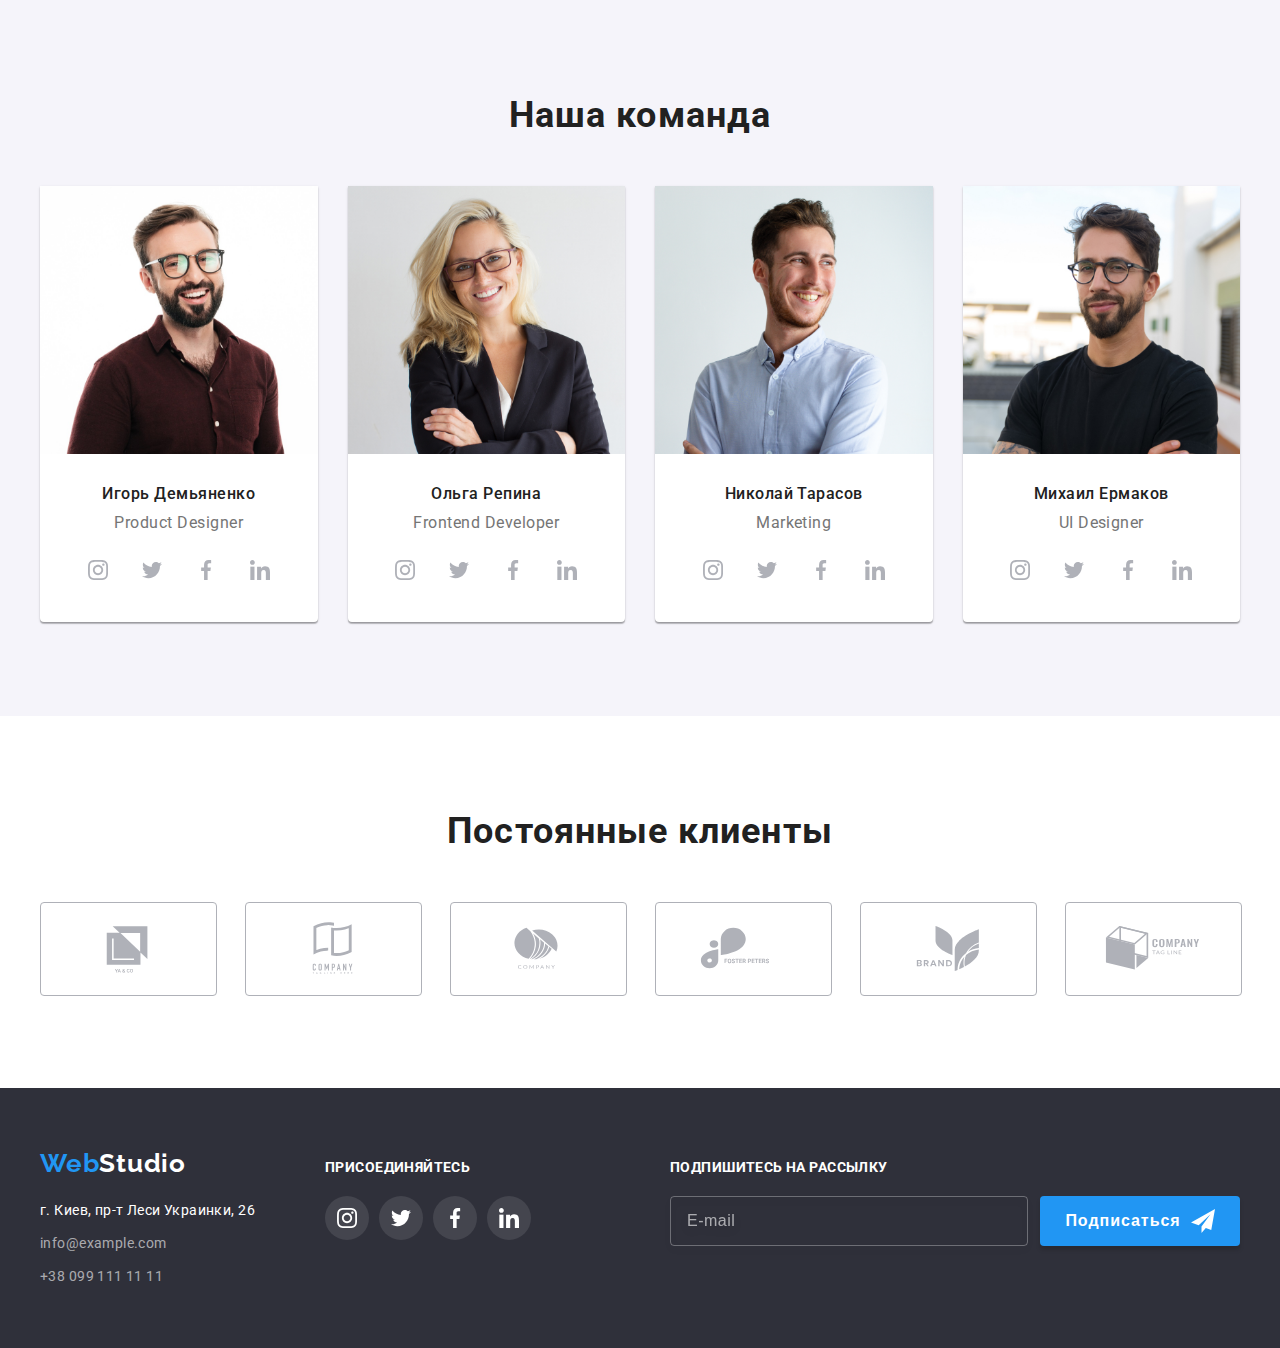
==== commit dfb5c406: "add stile in header" ====
--- a/index.html
+++ b/index.html
@@ -27,7 +27,7 @@
         <a href="/" class="header__logo logo" lang="en"
           >Web<span class="header__logo--black" lang="en">Studio</span></a
         >
-        <button type="button" class="header-menu__btn" data-header-menu>
+        <button type="button" class="header-menu__open-btn" data-menu-open>
           <svg class="header-menu__icon" width="40" height="40">
             <use href="./img/icons.svg#icon-menu"></use>
           </svg>
@@ -62,7 +62,7 @@
           </li>
         </ul>
       </div>
-      <div class="mob-menu">
+      <div class="mob-menu is-hidden" data-menu>
         <div class="container">
           <button type="button" class="mob-menu__close-btn" data-menu-close>
             <svg class="mob-menu__icon" width="18" height="18">
@@ -174,15 +174,7 @@
                     srcset="../img/box_1.jpg 1x, ./img/box_1_2x.jpg 2x"
                     media="(min-width:1200px)"
                   />
-                  <img
-                    src="./img/box_1.jpg"
-                    alt="разработка программного обеспечения"
-                    <!--
-                    width="370"
-                    height="294"
-                    --
-                  />
-                  />
+                  <img src="./img/box_1.jpg" alt="разработка программного обеспечения" />
                 </picture>
                 <p class="about-block__text">Десктопные приложения</p>
               </div>
@@ -228,7 +220,7 @@
                   srcset="./img/img_team_1_mob.jpg 1x, ./img/img_team_1_mob_2x.jpg 2x"
                   media="(max-width:767.98px)"
                 />
-                <img src="./img/img_team_1_desk.jpg" alt="Product Designer" />
+                <img src="./img/img_team_1_mob.jpg" alt="Product Designer" />
               </picture>
               <div class="team-block">
                 <h3 class="team-block__title">Игорь Демьяненко</h3>
@@ -276,7 +268,7 @@
                   srcset="./img/img_team_2_mob.jpg 1x, ./img/img_team_2_mob_2x.jpg 2x"
                   media="(max-width:767.98px)"
                 />
-                <img src="./img/img_team_2_desk.jpg" alt="Frontend Developer" />
+                <img src="./img/img_team_2_mob.jpg" alt="Frontend Developer" />
               </picture>
               <div class="team-block">
                 <h3 class="team-block__title">Ольга Репина</h3>
@@ -324,7 +316,7 @@
                   srcset="./img/img_team_3_mob.jpg 1x, ./img/img_team_3_mob_2x.jpg 2x"
                   media="(max-width:767.98px)"
                 />
-                <img src="./img/img_team_3_desk.jpg" alt="Marketing" />
+                <img src="./img/img_team_3_mob.jpg" alt="Marketing" />
               </picture>
               <div class="team-block">
                 <h3 class="team-block__title">Николай Тарасов</h3>
@@ -372,7 +364,7 @@
                   srcset="./img/img_team_4_mob.jpg 1x, ./img/img_team_4_mob_2x.jpg 2x"
                   media="(max-width:767.98px)"
                 />
-                <img src="./img/img_team_4_desk.jpg" alt="UI Designer" />
+                <img src="./img/img_team_4_mob.jpg" alt="UI Designer" />
               </picture>
               <div class="team-block">
                 <h3 class="team-block__title">Михаил Ермаков</h3>
@@ -596,5 +588,6 @@
       </div>
     </div>
     <script src="./js/modal.js"></script>
+    <script src="./js/mobile-menu.js"></script>
   </body>
 </html>
--- a/css/main.min.css
+++ b/css/main.min.css
@@ -1 +1 @@
-:root{--main-text-color: #212121;--second-text-color: #757575;--main-btn-color: #2196F3;--second-btn-color: #188CE8;--accent-color: #2196F3;--logo-color-studio: #000000;--main-backgroun-color: #FFFFFF;--second-backgroun-color: #2F303A;--third-backgroun-color: #F5F4FA;--backgroun-text-color: #FFFFFF;--footer-link: rgba(255, 255, 255, 0.6);--border-color:#ECECEC;--border-bottom-color: #EEEEEE;--transition: 250ms cubic-bezier(0.4, 0, 0.2, 1)}.visually-hidden{position:absolute;white-space:nowrap;width:1px;height:1px;overflow:hidden;border:0;padding:0;clip:rect(0 0 0 0);clip-path:inset(50%);margin:-1px}h1,h2,h3,h4,h5,h6,p{margin:0}ol,ul{padding-left:0;margin:0}button{cursor:pointer;border:0;display:block;text-align:center}img{display:block;width:100%;height:auto}body{font-family:"Roboto",sans-serif;font-size:14px;color:var(--main-text-color);margin:0}.list{list-style:none;padding:0;margin:0}.link{text-decoration:none;transition:var(--transition);transition-property:color}.link:hover,.link:focus{color:var(--accent-color)}.title{font-size:28px;line-height:1.18;letter-spacing:.03em;text-align:center;margin-bottom:30px}@media screen and (min-width: 1200px){.title{font-size:36px;line-height:1.17;margin-bottom:50px}}.logo{font-size:26px;font-weight:700;line-height:1.19;letter-spacing:.03em;color:var(--accent-color);font-family:"Raleway",sans-serif;text-decoration:none;display:flex;justify-content:center}@media screen and (min-width: 1200px){.logo{display:inline-block;justify-content:none}}.soc-link{display:flex;width:44px;height:44px;border-radius:50%;justify-content:center;align-items:center;transition:var(--transition);transition-property:background-color}.soc-link:hover,.soc-link:focus{background-color:var(--accent-color)}.btn{display:flex;width:200px;height:50px;margin:0 auto;font-size:16px;font-weight:700;line-height:1.88;letter-spacing:.06em;color:var(--backgroun-text-color);text-align:center;align-items:center;justify-content:center;background:var(--main-btn-color);box-shadow:0px 4px 4px rgba(0,0,0,.15);border-radius:4px;transition:var(--transition);transition-property:background}.btn:hover,.btn:focus{background:var(--second-btn-color)}.container{width:100%;padding-left:15px;padding-right:15px;margin:0 auto}@media screen and (min-width: 480px){.container{max-width:480px}}@media screen and (min-width: 768px){.container{max-width:768px;margin-left:auto;margin-right:auto}}@media screen and (min-width: 1200px){.container{max-width:1200px}}.section{padding-top:60px;padding-bottom:60px}@media screen and (min-width: 1200px){.section{padding-top:94px;padding-bottom:94px}}.header{background:var(--main-backgroun-color);border:1px solid var(--border-color);margin:0 auto}.header .container{display:flex;align-items:center}.header__logo{padding-top:24px;padding-bottom:25px}.header__logo--black{color:var(--logo-color-studio)}.header-menu__btn{margin-left:auto;background-color:inherit}.header-menu__btn:hover .header-menu__icon,.header-menu__btn:focus .header-menu__icon{fill:var(--accent-color)}.mob-menu{position:fixed;top:0;left:0;z-index:1;width:100vw;height:100vh;padding-top:48px;padding-bottom:48px;background-color:#fff}.mob-menu .container{display:flex;flex-direction:column;height:100%;justify-content:space-between;align-items:flex-start;overflow-y:auto}.mob-menu__close-btn{position:absolute;top:10px;right:15px;width:40px;height:40px;background-color:inherit;display:flex;justify-content:center;align-items:center;margin-left:auto}.mob-menu__close-btn:hover,.mob-menu__close-btn:focus{fill:var(--accent-color)}.mob-menu__item:not(:last-child){margin-bottom:32px}.mob-menu__link{font-size:40px;font-weight:500;line-height:1.18;letter-spacing:.02em;text-align:left;color:inherit}.mob-connect{margin-bottom:64px}.mob-connect__item:not(:last-child){margin-bottom:32px}.mob-connect__link{display:block;color:var(--second-text-color);font-size:24px;font-weight:500;line-height:1.17;letter-spacing:.02em;text-align:left}.mob-connect__link--accent{color:var(--accent-color);font-size:34px;font-weight:500;line-height:1.18;letter-spacing:.02em;text-align:left}.mob-soc{display:flex;justify-content:space-between}.mob-soc__link{color:var(--accent-color);font-size:18px;font-weight:500;line-height:1.22;letter-spacing:.02em;color:center;text-align:left}@media screen and (max-width: 767.98px){.navigation{display:none}}.menu-list{margin-left:93px;display:flex}.menu-list__item{position:relative}.menu-list__item:not(:first-child){margin-left:50px}.menu-list__link.current{color:var(--accent-color)}.menu-list__link.current::after{content:"";position:absolute;bottom:-2px;left:0;width:100%;height:4px;background:var(--accent-color);border-radius:2px}.menu-list__link{font-weight:500;line-height:1.14;letter-spacing:.02em;color:inherit;text-align:left;display:block;padding-top:32px;padding-bottom:32px}.connect-list{display:flex;margin-left:auto}@media screen and (max-width: 767.98px){.connect-list{display:none}}.connect-list__item:not(:first-child){margin-left:50px}.connect-list__link{font-weight:500;line-height:1.14;letter-spacing:.02em;color:var(--second-text-color);align-items:center;display:flex;padding-top:32px;padding-bottom:32px}.connect-list__icon{margin-right:10px;background-position:center;background-size:contain;fill:currentColor;transition:var(--transition);transition-property:fill}.connect-list__link:hover .connect-list__icon,.connect-list__link:focus .connect-list__icon{fill:var(--accent-color)}.hero{background:var(--second-backgroun-color);padding-top:118px;padding-bottom:118px;max-width:1600px;background-repeat:no-repeat;background-size:cover;background-position:center;margin:0 auto;background-image:linear-gradient(rgba(47, 48, 58, 0.4), rgba(47, 48, 58, 0.4)),url(../img/hero_bg_mob.jpg)}@media(min-device-pixel-ratio: 2),(min-resolution: 192dpi),(min-resolution: 2dppx){.hero{background-image:linear-gradient(rgba(47, 48, 58, 0.4), rgba(47, 48, 58, 0.4)),url(../img/hero_bg_mob_2x.jpg)}}@media screen and (min-width: 768px){.hero{background-image:linear-gradient(rgba(47, 48, 58, 0.4), rgba(47, 48, 58, 0.4)),url(../img/hero_bg_tab.jpg)}}@media screen and (min-width: 768px)and (min-device-pixel-ratio: 2),screen and (min-width: 768px)and (min-resolution: 192dpi),screen and (min-width: 768px)and (min-resolution: 2dppx){.hero{background-image:linear-gradient(rgba(47, 48, 58, 0.4), rgba(47, 48, 58, 0.4)),url(../img/hero_bg_tab_2x.jpg)}}@media screen and (min-width: 1200px){.hero{padding-top:200px;padding-bottom:200px;background-image:linear-gradient(rgba(47, 48, 58, 0.4), rgba(47, 48, 58, 0.4)),url(../img/hero_bg_desk.jpg)}}@media screen and (min-width: 1200px)and (min-device-pixel-ratio: 2),screen and (min-width: 1200px)and (min-resolution: 192dpi),screen and (min-width: 1200px)and (min-resolution: 2dppx){.hero{background-image:linear-gradient(rgba(47, 48, 58, 0.4), rgba(47, 48, 58, 0.4)),url(../img/hero_bg_desk_2x.jpg)}}.hero__title{font-size:26px;font-weight:900;line-height:1.62;letter-spacing:.06em;color:var(--backgroun-text-color);text-align:center;text-transform:uppercase;max-width:360px;margin-bottom:30px;margin-left:auto;margin-right:auto}@media screen and (min-width: 1200px){.hero__title{font-size:44px;line-height:1.36;max-width:696px}}.benefits__list{margin-top:-30px}@media screen and (min-width: 768px){.benefits__list{display:flex;flex-wrap:wrap;margin-left:-30px}}.benefits__item{width:100%;margin-top:30px}@media screen and (min-width: 768px){.benefits__item{width:calc(50% - 30px);margin-left:30px}}@media screen and (min-width: 1200px){.benefits__item{width:calc(25% - 30px)}}.benefits-block{display:flex;height:120px;background:var(--third-backgroun-color);border-radius:4px;margin-bottom:30px;justify-content:center;align-items:center}.benefits-block__icon{display:block}.benefits__title{line-height:1.14;letter-spacing:.03em;text-transform:uppercase;margin-bottom:10px}.benefits__text{line-height:1.71;letter-spacing:.03em;color:var(--second-text-color)}.about{padding-bottom:94px}@media screen and (max-width: 1199.98px){.about{display:none}}.about__list{display:flex;align-items:center}.about__item+.about__item{margin-left:30px}.about-block{position:relative;display:flex}.about-block__text{position:absolute;display:flex;justify-content:center;align-items:center;font-weight:700;line-height:1.14;letter-spacing:.03em;color:var(--backgroun-text-color);text-align:center;text-transform:uppercase;bottom:0;height:70px;width:100%;background-color:rgba(47,48,58,.8)}.team{background:var(--third-backgroun-color)}@media screen and (min-width: 768px){.team__list{display:flex;flex-wrap:wrap;margin-left:-30px;margin-top:-30px}}.team__item{background:var(--main-backgroun-color);box-shadow:0px 1px 3px rgba(0,0,0,.12),0px 1px 1px rgba(0,0,0,.14),0px 2px 1px rgba(0,0,0,.2);border-radius:0px 0px 4px 4px;width:100%;margin-top:30px}@media screen and (min-width: 768px){.team__item{width:calc(50% - 30px);margin-left:30px}}@media screen and (min-width: 1200px){.team__item{width:calc(25% - 30px)}}.team-block{padding-top:30px;padding-bottom:24px}@media screen and (min-width: 1200px){.team-block{padding-bottom:30px}}.team-block__title{font-size:16px;font-weight:500;line-height:1.19;letter-spacing:.03em;text-align:center;margin-bottom:10px}.team-block__text{font-size:16px;line-height:1.19;letter-spacing:.03em;color:var(--second-text-color);text-align:center;margin-bottom:16px}.team-soc{display:flex;justify-content:center}.team-soc__item+.team-soc__item{margin-left:10px}.team-soc__icon{fill:#afb1b8;transition:var(--transition);transition-property:fill}.team-soc__link:hover .team-soc__icon,.team-soc__link:focus .team-soc__icon{fill:var(--backgroun-text-color)}.clients__list{flex-wrap:wrap;display:flex;margin-left:-30px;margin-top:-30px}.clients__item{width:calc(50% - 30px);height:92px;box-sizing:border-box;margin-top:30px;margin-left:30px}@media screen and (min-width: 768px){.clients__item{width:calc(33.3333333333% - 30px)}}@media screen and (min-width: 1200px){.clients__item{width:calc(16.6666666667% - 30px)}}.clients__link{display:flex;width:100%;height:100%;justify-content:center;align-items:center;border:1px solid #afb1b8;border-radius:4px;outline:none;transition:var(--transition);transition-property:border}.clients__link:hover,.clients__link:focus{border:1px solid var(--accent-color)}.clients__icon{display:block;fill:#afb1b8;transition:var(--transition);transition-property:fill}.clients__link:hover .clients__icon,.clients__link:focus .clients__icon{fill:var(--accent-color)}.footer{background:var(--second-backgroun-color);padding-top:60px;padding-bottom:60px}@media screen and (min-width: 1200px){.footer .container{display:flex;align-items:baseline}}@media screen and (max-width: 1199.98px){.footer-wrapper{margin-bottom:60px}}@media screen and (min-width: 768px){.footer-wrapper{display:flex;align-items:baseline;justify-content:space-between}}.footer-block{display:block;margin-bottom:60px}@media screen and (min-width: 768px){.footer-block{width:50%;margin-bottom:0}}@media screen and (min-width: 1200px){.footer-block{display:inline-block;width:auto}}.footer__logo{margin-bottom:20px}.footer__logo--white{color:var(--backgroun-text-color)}.address{font-style:normal}.address__item:not(:last-child){margin-bottom:8px}@media screen and (min-width: 1200px){.address__item:not(:last-child){margin-bottom:9px}}.address__link{display:flex;line-height:1.71;letter-spacing:.03em;color:var(--footer-link)}@media screen and (max-width: 1199.98px){.address__link{justify-content:center}}.address__link--bold{color:var(--backgroun-text-color)}@media screen and (min-width: 768px)and (max-width: 1199.98px){.social{width:50%}}@media screen and (min-width: 1200px){.social{margin-left:70px}}.social__title{font-weight:700;line-height:1.14;letter-spacing:.03em;color:var(--main-backgroun-color);text-align:center;text-transform:uppercase;margin-bottom:20px}@media screen and (min-width: 1200px){.social__title{text-align:left}}.social__list{display:flex;justify-content:center}@media screen and (min-width: 768px){.social__list{margin-bottom:0}}.social__item+.social__item{margin-left:10px}.social__link{background-color:rgba(255,255,255,.1)}.social__icon{fill:var(--backgroun-text-color)}.subscribe{margin-left:auto;margin-right:0}.subscribe__text{font-weight:700;line-height:1.14;letter-spacing:.03em;color:var(--main-backgroun-color);text-align:center;text-transform:uppercase;margin-bottom:20px}@media screen and (min-width: 1200px){.subscribe__text{text-align:left}}@media screen and (min-width: 1200px){.footer-form{display:flex}}.footer-form__input{display:block;margin-bottom:20px;box-sizing:border-box;width:100%;height:50px;border:1px solid rgba(255,255,255,.3);filter:drop-shadow(0px 4px 4px rgba(0, 0, 0, 0.15));border-radius:4px;background-color:rgba(0,0,0,0);font-size:16px;line-height:1.25;letter-spacing:.03em;color:var(--backgroun-text-color);padding-left:16px}.footer-form__input::placeholder{font-size:16px;line-height:1.25;letter-spacing:.03em;color:rgba(255,255,255,.6);display:flex;align-items:center}@media screen and (min-width: 768px)and (max-width: 1199.98px){.footer-form__input{width:450px;margin-left:auto;margin-right:auto}}@media screen and (min-width: 1200px){.footer-form__input{width:358px;margin-right:12px}}.footer-form__icon{margin-left:10px}.filters{display:flex;flex-wrap:wrap;justify-content:flex-start;margin-bottom:40px;margin-left:-8px;margin-top:-15px}@media screen and (min-width: 768px){.filters{justify-content:center;margin-bottom:30px}}@media screen and (min-width: 1200px){.filters{margin-bottom:50px}}.filters__item{margin-left:8px;margin-top:15px}.filters__btn{font-size:16px;font-family:inherit;font-weight:500;line-height:1.63;letter-spacing:.03em;text-align:center;background:var(--third-backgroun-color);border-radius:4px;padding:6px 22px;transition:var(--transition);transition-property:color,background,box-shadow}.filters__btn:hover,.filters__btn:focus{background:var(--main-btn-color);box-shadow:0px 3px 1px rgba(0,0,0,.1),0px 1px 2px rgba(0,0,0,.08),0px 2px 2px rgba(0,0,0,.12);color:var(--backgroun-text-color)}.filters__btn--first{background:var(--main-btn-color);color:var(--backgroun-text-color)}@media screen and (min-width: 768px){.projects{display:flex;flex-wrap:wrap;margin-left:-30px;margin-top:-30px}}.projects__item{background:var(--main-backgroun-color);width:100%;margin-top:30px;border:1px solid var(--border-bottom-color)}@media screen and (min-width: 768px){.projects__item{width:calc(50% - 30px);margin-left:30px}}@media screen and (min-width: 1200px){.projects__item{width:calc(33.3333333333% - 30px)}}.projects__link{display:block;color:inherit;text-decoration:none;transition:var(--transition);transition-property:box-shadow}.projects__link:hover,.projects__link:focus{box-shadow:0px 1px 1px rgba(0,0,0,.12),0px 4px 4px rgba(0,0,0,.06),1px 4px 6px rgba(0,0,0,.16)}.projects-overlay{position:relative;overflow:hidden}.projects-overlay__text{position:absolute;display:flex;align-items:center;font-size:18px;line-height:1.56;letter-spacing:.03em;color:var(--main-backgroun-color);background:rgba(33,150,243,.9);top:0;height:100%;padding-left:24px;padding-right:24px;transform:translateY(101%);transition:transform 250ms cubic-bezier(0.4, 0, 0.2, 1)}.projects__link:hover .projects-overlay__text,.projects__link:focus .projects-overlay__text{transform:translateY(0%);overflow:auto}.projects__block{padding:20px 24px;border-top:0}.projects__title{font-size:18px;line-height:2;letter-spacing:.06em;margin-bottom:4px}.projects__text{font-size:16px;line-height:1.88;letter-spacing:.03em;color:var(--second-text-color)}.backdrop{position:fixed;top:0;width:100%;height:100%;background-color:rgba(0,0,0,.2);transition:var(--transition);transition-property:opacity,visibility}.modal{width:528px;height:581px;background:var(--main-backgroun-color);box-shadow:0px 1px 3px rgba(0,0,0,.12),0px 1px 1px rgba(0,0,0,.14),0px 2px 1px rgba(0,0,0,.2);border-radius:4px;position:absolute;top:50%;left:50%;transform:translate(-50%, -50%);transition:transform var(--transition);padding:40px}.backdrop.is-hidden .modal{transform:scale(0.5) rotate(-180deg)}.is-hidden{opacity:0;pointer-events:none;visibility:hidden}.modal__close-btn{position:absolute;display:flex;top:8px;right:8px;width:30px;height:30px;border-radius:50%;justify-content:center;align-items:center;background:var(--backgroun-text-color);border:1px solid rgba(0,0,0,.1);box-sizing:border-box}.modal__close-btn:hover .modal__icon,.modal__close-btn:focus .modal__icon{fill:var(--accent-color)}.modal__icon{transition:var(--transition);transition-property:fill}.modal__title{font-size:20px;font-weight:700;line-height:1.15;letter-spacing:.03em;color:var(--main-text-color);text-align:center;margin-bottom:12px}.form__item:nth-child(-n+3){margin-bottom:10px}.form__item:nth-child(4){margin-bottom:20px}.form__item:nth-child(5){margin-bottom:30px}.form__label{display:block;font-size:12px;line-height:1.17;letter-spacing:.01em;color:var(--second-text-color);margin-bottom:4px}.form__input-wrap{position:relative}.form__input{width:100%;height:40px;border:1px solid rgba(33,33,33,.2);box-sizing:border-box;border-radius:4px;padding:0 0 0 42px;cursor:pointer;outline:none;transition:var(--transition);transition-property:border}.form__input:hover,.form__input:focus{border:1px solid var(--accent-color)}.form__icon{position:absolute;top:50%;left:12px;transform:translateY(-50%);transition:var(--transition);transition-property:fill}.form__input:hover+.form__icon,.form__input:focus+.form__icon{fill:var(--accent-color)}.form__textarea{width:100%;height:120px;font-size:12px;line-height:1.17;letter-spacing:.01em;border:1px solid rgba(33,33,33,.2);box-sizing:border-box;border-radius:4px;resize:none;padding:12px 16px;cursor:pointer;outline:none;transition:var(--transition);transition-property:border}.form__textarea:hover,.form__textarea:focus{border:1px solid var(--accent-color)}.form__textarea::placeholder{color:rgba(117,117,117,.5)}.form__checkbox-text{line-height:1.71;letter-spacing:.03em;color:var(--second-text-color);display:flex;align-items:center;justify-content:center}.form__checkbox-text::before{content:"";width:16px;height:15px;border:2px solid var(--main-text-color);border-radius:2px;margin-right:8.38px;transition:var(--transition);transition-property:background-color}.form__input-checkbox:checked+.form__checkbox-text::before{background-color:var(--accent-color);border:none;background-image:url(../img/icon_check.svg);background-repeat:no-repeat;background-position:center}.form__input-checkbox:focus+.form__checkbox-text::before{border-color:var(--accent-color)}.form__checkbox-text-accent{display:inline-block;box-sizing:border-box;line-height:1.71;letter-spacing:.03em;color:var(--accent-color);text-decoration-line:underline;margin-left:5px}/*# sourceMappingURL=main.min.css.map */+:root{--main-text-color: #212121;--second-text-color: #757575;--main-btn-color: #2196F3;--second-btn-color: #188CE8;--accent-color: #2196F3;--logo-color-studio: #000000;--main-backgroun-color: #FFFFFF;--second-backgroun-color: #2F303A;--third-backgroun-color: #F5F4FA;--backgroun-text-color: #FFFFFF;--footer-link: rgba(255, 255, 255, 0.6);--border-color:#ECECEC;--border-bottom-color: #EEEEEE;--transition: 250ms cubic-bezier(0.4, 0, 0.2, 1)}.visually-hidden{position:absolute;white-space:nowrap;width:1px;height:1px;overflow:hidden;border:0;padding:0;clip:rect(0 0 0 0);clip-path:inset(50%);margin:-1px}h1,h2,h3,h4,h5,h6,p{margin:0}ol,ul{padding-left:0;margin:0}button{cursor:pointer;border:0;display:block;text-align:center}img{display:block;width:100%;height:auto}body{font-family:"Roboto",sans-serif;font-size:14px;color:var(--main-text-color);margin:0}.list{list-style:none;padding:0;margin:0}.link{text-decoration:none;transition:var(--transition);transition-property:color}.link:hover,.link:focus{color:var(--accent-color)}.title{font-size:28px;line-height:1.18;letter-spacing:.03em;text-align:center;margin-bottom:30px}@media screen and (min-width: 1200px){.title{font-size:36px;line-height:1.17;margin-bottom:50px}}.logo{font-size:24px;font-weight:700;line-height:1.17;letter-spacing:.03em;color:var(--accent-color);font-family:"Raleway",sans-serif;text-decoration:none;display:flex;justify-content:center}@media screen and (min-width: 1200px){.logo{justify-content:start;font-size:26px;line-height:1.19}}.soc-link{display:flex;width:44px;height:44px;border-radius:50%;justify-content:center;align-items:center;transition:var(--transition);transition-property:background-color}.soc-link:hover,.soc-link:focus{background-color:var(--accent-color)}.btn{display:flex;width:200px;height:50px;margin:0 auto;font-size:16px;font-weight:700;line-height:1.88;letter-spacing:.06em;color:var(--backgroun-text-color);text-align:center;align-items:center;justify-content:center;background:var(--main-btn-color);box-shadow:0px 4px 4px rgba(0,0,0,.15);border-radius:4px;transition:var(--transition);transition-property:background}.btn:hover,.btn:focus{background:var(--second-btn-color)}.container{width:100%;padding-left:15px;padding-right:15px;margin:0 auto}@media screen and (min-width: 480px){.container{max-width:480px}}@media screen and (min-width: 768px){.container{max-width:768px;margin-left:auto;margin-right:auto}}@media screen and (min-width: 1200px){.container{max-width:1200px}}.section{padding-top:60px;padding-bottom:60px}@media screen and (min-width: 1200px){.section{padding-top:94px;padding-bottom:94px}}.header{background:var(--main-backgroun-color);border:1px solid var(--border-color);margin:0 auto}.header .container{display:flex;align-items:center}.header__logo{padding-top:26px;padding-bottom:26px}@media screen and (min-width: 1200px){.header__logo{padding-top:24px;padding-bottom:25px}}.header__logo--black{color:var(--logo-color-studio)}.header-menu__open-btn{margin-left:auto;background-color:inherit}.header-menu__open-btn:hover .header-menu__icon,.header-menu__open-btn:focus .header-menu__icon{fill:var(--accent-color)}@media screen and (min-width: 768px){.header-menu__open-btn{display:none}}.mob-menu{position:fixed;top:0;left:0;z-index:1;width:100vw;height:100vh;padding-top:48px;padding-bottom:48px;background-color:var(--main-backgroun-color)}.mob-menu .container{display:flex;flex-direction:column;height:100%;justify-content:space-between;align-items:flex-start;overflow-y:auto}@media screen and (min-width: 768px){.mob-menu .container{display:none}}.mob-menu__close-btn{position:absolute;top:10px;right:15px;width:40px;height:40px;background-color:inherit;display:flex;justify-content:center;align-items:center;margin-left:auto}.mob-menu__close-btn:hover,.mob-menu__close-btn:focus{fill:var(--accent-color)}.mob-menu__item:not(:last-child){margin-bottom:32px}.mob-menu__link{font-size:40px;font-weight:500;line-height:1.18;letter-spacing:.02em;color:inherit}.mob-connect{margin-bottom:64px}.mob-connect__item:not(:last-child){margin-bottom:32px}.mob-connect__link{display:block;font-size:24px;font-weight:500;line-height:1.17;letter-spacing:.02em;color:var(--second-text-color)}.mob-connect__link--accent{font-size:34px;font-weight:500;line-height:1.18;letter-spacing:.02em;color:var(--accent-color)}.mob-soc{display:flex;flex-wrap:wrap;justify-content:flex-start}.mob-soc__item:not(:last-child){margin-right:10px;height:100%;border-right:1px solid rgba(33,33,33,.2);padding-right:10px}.mob-soc__link{display:block;font-size:18px;font-weight:500;line-height:1.22;letter-spacing:.02em;color:var(--accent-color);text-align:center}.no-scroll{overflow:hidden}@media screen and (max-width: 767.98px){.navigation{display:none}}.menu-list{margin-left:88px;display:flex}@media screen and (min-width: 1200px){.menu-list{margin-left:93px}}.menu-list__item{position:relative}.menu-list__item:not(:first-child){margin-left:50px}.menu-list__link.current{color:var(--accent-color)}.menu-list__link.current::after{content:"";position:absolute;bottom:-2px;left:0;width:100%;height:4px;background:var(--accent-color);border-radius:2px}.menu-list__link{font-weight:500;line-height:1.14;letter-spacing:.02em;color:inherit;display:block;padding-top:32px;padding-bottom:32px}.connect-list{display:block;margin-left:auto}@media screen and (max-width: 767.98px){.connect-list{display:none}}@media screen and (min-width: 1200px){.connect-list{display:flex}}@media screen and (max-width: 1199.98px){.connect-list__item:not(:last-child){margin-bottom:10px}}@media screen and (min-width: 1200px){.connect-list__item:not(:first-child){margin-left:30px}}.connect-list__link{display:block;font-size:12px;font-weight:500;line-height:1.17;letter-spacing:.02em;color:var(--second-text-color)}@media screen and (min-width: 1200px){.connect-list__link{display:flex;padding-top:32px;padding-bottom:32px;font-size:14px;line-height:1.14}}.connect-list__icon{margin-right:8px;background-position:center;background-size:contain;fill:currentColor;transition:var(--transition);transition-property:fill}.connect-list__link:hover .connect-list__icon,.connect-list__link:focus .connect-list__icon{fill:var(--accent-color)}@media screen and (min-width: 1200px){.connect-list__icon{margin-right:10px}}.hero{background:var(--second-backgroun-color);padding-top:118px;padding-bottom:118px;max-width:1600px;background-repeat:no-repeat;background-size:cover;background-position:center;margin:0 auto;background-image:linear-gradient(rgba(47, 48, 58, 0.4), rgba(47, 48, 58, 0.4)),url(../img/hero_bg_mob.jpg)}@media(min-device-pixel-ratio: 2),(min-resolution: 192dpi),(min-resolution: 2dppx){.hero{background-image:linear-gradient(rgba(47, 48, 58, 0.4), rgba(47, 48, 58, 0.4)),url(../img/hero_bg_mob_2x.jpg)}}@media screen and (min-width: 768px){.hero{background-image:linear-gradient(rgba(47, 48, 58, 0.4), rgba(47, 48, 58, 0.4)),url(../img/hero_bg_tab.jpg)}}@media screen and (min-width: 768px)and (min-device-pixel-ratio: 2),screen and (min-width: 768px)and (min-resolution: 192dpi),screen and (min-width: 768px)and (min-resolution: 2dppx){.hero{background-image:linear-gradient(rgba(47, 48, 58, 0.4), rgba(47, 48, 58, 0.4)),url(../img/hero_bg_tab_2x.jpg)}}@media screen and (min-width: 1200px){.hero{padding-top:200px;padding-bottom:200px;background-image:linear-gradient(rgba(47, 48, 58, 0.4), rgba(47, 48, 58, 0.4)),url(../img/hero_bg_desk.jpg)}}@media screen and (min-width: 1200px)and (min-device-pixel-ratio: 2),screen and (min-width: 1200px)and (min-resolution: 192dpi),screen and (min-width: 1200px)and (min-resolution: 2dppx){.hero{background-image:linear-gradient(rgba(47, 48, 58, 0.4), rgba(47, 48, 58, 0.4)),url(../img/hero_bg_desk_2x.jpg)}}.hero__title{font-size:26px;font-weight:900;line-height:1.62;letter-spacing:.06em;color:var(--backgroun-text-color);text-align:center;text-transform:uppercase;max-width:360px;margin-bottom:30px;margin-left:auto;margin-right:auto}@media screen and (min-width: 1200px){.hero__title{font-size:44px;line-height:1.36;max-width:696px}}.benefits__list{margin-top:-30px}@media screen and (min-width: 768px){.benefits__list{display:flex;flex-wrap:wrap;margin-left:-30px}}.benefits__item{width:100%;margin-top:30px}@media screen and (min-width: 768px){.benefits__item{width:calc(50% - 30px);margin-left:30px}}@media screen and (min-width: 1200px){.benefits__item{width:calc(25% - 30px)}}.benefits-block{display:flex;height:120px;background:var(--third-backgroun-color);border-radius:4px;margin-bottom:30px;justify-content:center;align-items:center}.benefits-block__icon{display:block}.benefits__title{line-height:1.14;letter-spacing:.03em;text-transform:uppercase;margin-bottom:10px}.benefits__text{line-height:1.71;letter-spacing:.03em;color:var(--second-text-color)}.about{padding-bottom:94px}@media screen and (max-width: 1199.98px){.about{display:none}}.about__list{display:flex;align-items:center}.about__item+.about__item{margin-left:30px}.about-block{position:relative;display:flex}.about-block__text{position:absolute;display:flex;justify-content:center;align-items:center;font-weight:700;line-height:1.14;letter-spacing:.03em;color:var(--backgroun-text-color);text-align:center;text-transform:uppercase;bottom:0;height:70px;width:100%;background-color:rgba(47,48,58,.8)}.team{background:var(--third-backgroun-color)}@media screen and (min-width: 768px){.team__list{display:flex;flex-wrap:wrap;margin-left:-30px;margin-top:-30px}}.team__item{background:var(--main-backgroun-color);box-shadow:0px 1px 3px rgba(0,0,0,.12),0px 1px 1px rgba(0,0,0,.14),0px 2px 1px rgba(0,0,0,.2);border-radius:0px 0px 4px 4px;width:100%;margin-top:30px}@media screen and (min-width: 768px){.team__item{width:calc(50% - 30px);margin-left:30px}}@media screen and (min-width: 1200px){.team__item{width:calc(25% - 30px)}}.team-block{padding-top:30px;padding-bottom:24px}@media screen and (min-width: 1200px){.team-block{padding-bottom:30px}}.team-block__title{font-size:16px;font-weight:500;line-height:1.19;letter-spacing:.03em;text-align:center;margin-bottom:10px}.team-block__text{font-size:16px;line-height:1.19;letter-spacing:.03em;color:var(--second-text-color);text-align:center;margin-bottom:16px}.team-soc{display:flex;justify-content:center}.team-soc__item+.team-soc__item{margin-left:10px}.team-soc__icon{fill:#afb1b8;transition:var(--transition);transition-property:fill}.team-soc__link:hover .team-soc__icon,.team-soc__link:focus .team-soc__icon{fill:var(--backgroun-text-color)}.clients__list{flex-wrap:wrap;display:flex;margin-left:-30px;margin-top:-30px}.clients__item{width:calc(50% - 30px);height:92px;box-sizing:border-box;margin-top:30px;margin-left:30px}@media screen and (min-width: 768px){.clients__item{width:calc(33.3333333333% - 30px)}}@media screen and (min-width: 1200px){.clients__item{width:calc(16.6666666667% - 30px)}}.clients__link{display:flex;width:100%;height:100%;justify-content:center;align-items:center;border:1px solid #afb1b8;border-radius:4px;outline:none;transition:var(--transition);transition-property:border}.clients__link:hover,.clients__link:focus{border:1px solid var(--accent-color)}.clients__icon{display:block;fill:#afb1b8;transition:var(--transition);transition-property:fill}.clients__link:hover .clients__icon,.clients__link:focus .clients__icon{fill:var(--accent-color)}.footer{background:var(--second-backgroun-color);padding-top:60px;padding-bottom:60px}@media screen and (min-width: 1200px){.footer .container{display:flex;align-items:baseline}}@media screen and (max-width: 1199.98px){.footer-wrapper{margin-bottom:60px}}@media screen and (min-width: 768px){.footer-wrapper{display:flex;align-items:baseline;justify-content:space-between}}.footer-block{display:block;margin-bottom:60px}@media screen and (min-width: 768px){.footer-block{width:50%;margin-bottom:0}}@media screen and (min-width: 1200px){.footer-block{display:inline-block;width:auto}}.footer__logo{margin-bottom:20px}.footer__logo--white{color:var(--backgroun-text-color)}.address{font-style:normal}.address__item:not(:last-child){margin-bottom:8px}@media screen and (min-width: 1200px){.address__item:not(:last-child){margin-bottom:9px}}.address__link{display:flex;line-height:1.71;letter-spacing:.03em;color:var(--footer-link)}@media screen and (max-width: 1199.98px){.address__link{justify-content:center}}.address__link--bold{color:var(--backgroun-text-color)}@media screen and (min-width: 768px)and (max-width: 1199.98px){.social{width:50%}}@media screen and (min-width: 1200px){.social{margin-left:70px}}.social__title{font-weight:700;line-height:1.14;letter-spacing:.03em;color:var(--main-backgroun-color);text-align:center;text-transform:uppercase;margin-bottom:20px}@media screen and (min-width: 1200px){.social__title{text-align:left}}.social__list{display:flex;justify-content:center}@media screen and (min-width: 768px){.social__list{margin-bottom:0}}.social__item+.social__item{margin-left:10px}.social__link{background-color:rgba(255,255,255,.1)}.social__icon{fill:var(--backgroun-text-color)}.subscribe{margin-left:auto;margin-right:0}.subscribe__text{font-weight:700;line-height:1.14;letter-spacing:.03em;color:var(--main-backgroun-color);text-align:center;text-transform:uppercase;margin-bottom:20px}@media screen and (min-width: 1200px){.subscribe__text{text-align:left}}@media screen and (min-width: 1200px){.footer-form{display:flex}}.footer-form__input{display:block;margin-bottom:20px;box-sizing:border-box;width:100%;height:50px;border:1px solid rgba(255,255,255,.3);filter:drop-shadow(0px 4px 4px rgba(0, 0, 0, 0.15));border-radius:4px;background-color:rgba(0,0,0,0);font-size:16px;line-height:1.25;letter-spacing:.03em;color:var(--backgroun-text-color);padding-left:16px}.footer-form__input::placeholder{font-size:16px;line-height:1.25;letter-spacing:.03em;color:rgba(255,255,255,.6);display:flex;align-items:center}@media screen and (min-width: 768px)and (max-width: 1199.98px){.footer-form__input{width:450px;margin-left:auto;margin-right:auto}}@media screen and (min-width: 1200px){.footer-form__input{width:358px;margin-right:12px}}.footer-form__icon{margin-left:10px}.filters{display:flex;flex-wrap:wrap;justify-content:flex-start;margin-bottom:40px;margin-left:-8px;margin-top:-15px}@media screen and (min-width: 768px){.filters{justify-content:center;margin-bottom:30px}}@media screen and (min-width: 1200px){.filters{margin-bottom:50px}}.filters__item{margin-left:8px;margin-top:15px}.filters__btn{font-size:16px;font-family:inherit;font-weight:500;line-height:1.63;letter-spacing:.03em;text-align:center;background:var(--third-backgroun-color);border-radius:4px;padding:6px 22px;transition:var(--transition);transition-property:color,background,box-shadow}.filters__btn:hover,.filters__btn:focus{background:var(--main-btn-color);box-shadow:0px 3px 1px rgba(0,0,0,.1),0px 1px 2px rgba(0,0,0,.08),0px 2px 2px rgba(0,0,0,.12);color:var(--backgroun-text-color)}.filters__btn--first{background:var(--main-btn-color);color:var(--backgroun-text-color)}@media screen and (min-width: 768px){.projects{display:flex;flex-wrap:wrap;margin-left:-30px;margin-top:-30px}}.projects__item{background:var(--main-backgroun-color);width:100%;margin-top:30px;border:1px solid var(--border-bottom-color)}@media screen and (min-width: 768px){.projects__item{width:calc(50% - 30px);margin-left:30px}}@media screen and (min-width: 1200px){.projects__item{width:calc(33.3333333333% - 30px)}}.projects__link{display:block;color:inherit;text-decoration:none;transition:var(--transition);transition-property:box-shadow}.projects__link:hover,.projects__link:focus{box-shadow:0px 1px 1px rgba(0,0,0,.12),0px 4px 4px rgba(0,0,0,.06),1px 4px 6px rgba(0,0,0,.16)}.projects-overlay{position:relative;overflow:hidden}.projects-overlay__text{position:absolute;display:flex;align-items:center;font-size:18px;line-height:1.56;letter-spacing:.03em;color:var(--main-backgroun-color);background:rgba(33,150,243,.9);top:0;height:100%;padding-left:24px;padding-right:24px;transform:translateY(101%);transition:transform 250ms cubic-bezier(0.4, 0, 0.2, 1)}.projects__link:hover .projects-overlay__text,.projects__link:focus .projects-overlay__text{transform:translateY(0%);overflow:auto}.projects__block{padding:20px 24px;border-top:0}@media screen and (min-width: 768px){.projects__block{display:flex;flex-direction:column;flex-grow:1}}.projects__title{font-size:18px;line-height:2;letter-spacing:.06em;margin-bottom:4px}.projects__text{font-size:16px;line-height:1.88;letter-spacing:.03em;color:var(--second-text-color)}.backdrop{position:fixed;top:0;width:100%;height:100%;background-color:rgba(0,0,0,.2);transition:var(--transition);transition-property:opacity,visibility}.modal{width:450px;height:609px;background:var(--main-backgroun-color);box-shadow:0px 1px 3px rgba(0,0,0,.12),0px 1px 1px rgba(0,0,0,.14),0px 2px 1px rgba(0,0,0,.2);border-radius:4px;position:absolute;top:50%;left:50%;transform:translate(-50%, -50%);transition:transform var(--transition);padding:40px}@media screen and (min-width: 1200px){.modal{width:528px;height:581px}}.backdrop.is-hidden .modal{transform:scale(0.5) rotate(-180deg)}.is-hidden{opacity:0;pointer-events:none;visibility:hidden}.modal__close-btn{position:absolute;display:flex;top:8px;right:8px;width:30px;height:30px;border-radius:50%;justify-content:center;align-items:center;background:var(--backgroun-text-color);border:1px solid rgba(0,0,0,.1);box-sizing:border-box}.modal__close-btn:hover .modal__icon,.modal__close-btn:focus .modal__icon{fill:var(--accent-color)}.modal__icon{transition:var(--transition);transition-property:fill}.modal__title{font-size:20px;font-weight:700;line-height:1.5;letter-spacing:.03em;color:var(--main-text-color);text-align:center;margin-bottom:12px}@media screen and (min-width: 1200px){.modal__title{line-height:1.15}}.form__item:nth-child(-n+3){margin-bottom:10px}.form__item:nth-child(4){margin-bottom:20px}.form__item:nth-child(5){margin-bottom:30px}.form__label{display:block;font-size:12px;line-height:1.17;letter-spacing:.01em;color:var(--second-text-color);margin-bottom:4px}.form__input-wrap{position:relative}.form__input{width:100%;height:40px;border:1px solid rgba(33,33,33,.2);box-sizing:border-box;border-radius:4px;padding:0 0 0 42px;cursor:pointer;outline:none;transition:var(--transition);transition-property:border}.form__input:hover,.form__input:focus{border:1px solid var(--accent-color)}.form__icon{position:absolute;top:50%;left:12px;transform:translateY(-50%);transition:var(--transition);transition-property:fill}.form__input:hover+.form__icon,.form__input:focus+.form__icon{fill:var(--accent-color)}.form__textarea{width:100%;height:120px;font-size:12px;line-height:1.17;letter-spacing:.01em;border:1px solid rgba(33,33,33,.2);box-sizing:border-box;border-radius:4px;resize:none;padding:12px 16px;cursor:pointer;outline:none;transition:var(--transition);transition-property:border}.form__textarea:hover,.form__textarea:focus{border:1px solid var(--accent-color)}.form__textarea::placeholder{color:rgba(117,117,117,.5)}.form__checkbox-text{font-size:12px;line-height:1.17;letter-spacing:.03em;color:var(--second-text-color);display:flex;align-items:center;justify-content:center}@media screen and (min-width: 1200px){.form__checkbox-text{font-size:14px;line-height:1.71}}.form__checkbox-text::before{content:"";width:16px;height:15px;border:2px solid var(--main-text-color);border-radius:2px;margin-right:8.38px;transition:var(--transition);transition-property:background-color}.form__input-checkbox:checked+.form__checkbox-text::before{background-color:var(--accent-color);border:none;background-image:url(../img/icon_check.svg);background-repeat:no-repeat;background-position:center}.form__input-checkbox:focus+.form__checkbox-text::before{border-color:var(--accent-color)}.form__checkbox-text-accent{display:inline-block;box-sizing:border-box;line-height:1.71;letter-spacing:.03em;color:var(--accent-color);text-decoration-line:underline;margin-left:5px}.no-scroll{overflow:hidden}/*# sourceMappingURL=main.min.css.map */--- a/css/main.css
+++ b/css/main.css
@@ -94,9 +94,9 @@
 }
 
 .logo {
-  font-size: 26px;
+  font-size: 24px;
   font-weight: 700;
-  line-height: 1.19;
+  line-height: 1.17;
   letter-spacing: 0.03em;
   color: var(--accent-color);
   font-family: "Raleway", sans-serif;
@@ -106,8 +106,9 @@
 }
 @media screen and (min-width: 1200px) {
   .logo {
-    display: inline-block;
-    justify-content: none;
+    justify-content: start;
+    font-size: 26px;
+    line-height: 1.19;
   }
 }
 
@@ -195,20 +196,31 @@
 }
 
 .header__logo {
-  padding-top: 24px;
-  padding-bottom: 25px;
+  padding-top: 26px;
+  padding-bottom: 26px;
+}
+@media screen and (min-width: 1200px) {
+  .header__logo {
+    padding-top: 24px;
+    padding-bottom: 25px;
+  }
 }
 
 .header__logo--black {
   color: var(--logo-color-studio);
 }
 
-.header-menu__btn {
+.header-menu__open-btn {
   margin-left: auto;
   background-color: inherit;
 }
-.header-menu__btn:hover .header-menu__icon, .header-menu__btn:focus .header-menu__icon {
+.header-menu__open-btn:hover .header-menu__icon, .header-menu__open-btn:focus .header-menu__icon {
   fill: var(--accent-color);
+}
+@media screen and (min-width: 768px) {
+  .header-menu__open-btn {
+    display: none;
+  }
 }
 
 .mob-menu {
@@ -220,7 +232,7 @@
   height: 100vh;
   padding-top: 48px;
   padding-bottom: 48px;
-  background-color: #fff;
+  background-color: var(--main-backgroun-color);
 }
 .mob-menu .container {
   display: flex;
@@ -229,6 +241,11 @@
   justify-content: space-between;
   align-items: flex-start;
   overflow-y: auto;
+}
+@media screen and (min-width: 768px) {
+  .mob-menu .container {
+    display: none;
+  }
 }
 
 .mob-menu__close-btn {
@@ -256,7 +273,6 @@
   font-weight: 500;
   line-height: 1.18;
   letter-spacing: 0.02em;
-  text-align: left;
   color: inherit;
 }
 
@@ -270,36 +286,46 @@
 
 .mob-connect__link {
   display: block;
-  color: var(--second-text-color);
   font-size: 24px;
   font-weight: 500;
   line-height: 1.17;
   letter-spacing: 0.02em;
-  text-align: left;
+  color: var(--second-text-color);
 }
 
 .mob-connect__link--accent {
-  color: var(--accent-color);
   font-size: 34px;
   font-weight: 500;
   line-height: 1.18;
   letter-spacing: 0.02em;
-  text-align: left;
+  color: var(--accent-color);
 }
 
 .mob-soc {
   display: flex;
-  justify-content: space-between;
+  flex-wrap: wrap;
+  justify-content: flex-start;
+}
+
+.mob-soc__item:not(:last-child) {
+  margin-right: 10px;
+  height: 100%;
+  border-right: 1px solid rgba(33, 33, 33, 0.2);
+  padding-right: 10px;
 }
 
 .mob-soc__link {
-  color: var(--accent-color);
+  display: block;
   font-size: 18px;
   font-weight: 500;
   line-height: 1.22;
   letter-spacing: 0.02em;
-  color: center;
-  text-align: left;
+  color: var(--accent-color);
+  text-align: center;
+}
+
+.no-scroll {
+  overflow: hidden;
 }
 
 @media screen and (max-width: 767.98px) {
@@ -309,8 +335,13 @@
 }
 
 .menu-list {
-  margin-left: 93px;
-  display: flex;
+  margin-left: 88px;
+  display: flex;
+}
+@media screen and (min-width: 1200px) {
+  .menu-list {
+    margin-left: 93px;
+  }
 }
 
 .menu-list__item {
@@ -339,14 +370,13 @@
   line-height: 1.14;
   letter-spacing: 0.02em;
   color: inherit;
-  text-align: left;
   display: block;
   padding-top: 32px;
   padding-bottom: 32px;
 }
 
 .connect-list {
-  display: flex;
+  display: block;
   margin-left: auto;
 }
 @media screen and (max-width: 767.98px) {
@@ -354,24 +384,43 @@
     display: none;
   }
 }
-
-.connect-list__item:not(:first-child) {
-  margin-left: 50px;
+@media screen and (min-width: 1200px) {
+  .connect-list {
+    display: flex;
+  }
+}
+
+@media screen and (max-width: 1199.98px) {
+  .connect-list__item:not(:last-child) {
+    margin-bottom: 10px;
+  }
+}
+@media screen and (min-width: 1200px) {
+  .connect-list__item:not(:first-child) {
+    margin-left: 30px;
+  }
 }
 
 .connect-list__link {
+  display: block;
+  font-size: 12px;
   font-weight: 500;
-  line-height: 1.14;
+  line-height: 1.17;
   letter-spacing: 0.02em;
   color: var(--second-text-color);
-  align-items: center;
-  display: flex;
-  padding-top: 32px;
-  padding-bottom: 32px;
+}
+@media screen and (min-width: 1200px) {
+  .connect-list__link {
+    display: flex;
+    padding-top: 32px;
+    padding-bottom: 32px;
+    font-size: 14px;
+    line-height: 1.14;
+  }
 }
 
 .connect-list__icon {
-  margin-right: 10px;
+  margin-right: 8px;
   background-position: center;
   background-size: contain;
   fill: currentColor;
@@ -380,6 +429,11 @@
 }
 .connect-list__link:hover .connect-list__icon, .connect-list__link:focus .connect-list__icon {
   fill: var(--accent-color);
+}
+@media screen and (min-width: 1200px) {
+  .connect-list__icon {
+    margin-right: 10px;
+  }
 }
 
 .hero {
@@ -974,6 +1028,13 @@
   padding: 20px 24px;
   border-top: 0;
 }
+@media screen and (min-width: 768px) {
+  .projects__block {
+    display: flex;
+    flex-direction: column;
+    flex-grow: 1;
+  }
+}
 
 .projects__title {
   font-size: 18px;
@@ -1000,8 +1061,8 @@
 }
 
 .modal {
-  width: 528px;
-  height: 581px;
+  width: 450px;
+  height: 609px;
   background: var(--main-backgroun-color);
   box-shadow: 0px 1px 3px rgba(0, 0, 0, 0.12), 0px 1px 1px rgba(0, 0, 0, 0.14), 0px 2px 1px rgba(0, 0, 0, 0.2);
   border-radius: 4px;
@@ -1011,6 +1072,12 @@
   transform: translate(-50%, -50%);
   transition: transform var(--transition);
   padding: 40px;
+}
+@media screen and (min-width: 1200px) {
+  .modal {
+    width: 528px;
+    height: 581px;
+  }
 }
 
 .backdrop.is-hidden .modal {
@@ -1049,11 +1116,16 @@
 .modal__title {
   font-size: 20px;
   font-weight: 700;
-  line-height: 1.15;
+  line-height: 1.5;
   letter-spacing: 0.03em;
   color: var(--main-text-color);
   text-align: center;
   margin-bottom: 12px;
+}
+@media screen and (min-width: 1200px) {
+  .modal__title {
+    line-height: 1.15;
+  }
 }
 
 .form__item:nth-child(-n+3) {
@@ -1131,12 +1203,19 @@
 }
 
 .form__checkbox-text {
-  line-height: 1.71;
+  font-size: 12px;
+  line-height: 1.17;
   letter-spacing: 0.03em;
   color: var(--second-text-color);
   display: flex;
   align-items: center;
   justify-content: center;
+}
+@media screen and (min-width: 1200px) {
+  .form__checkbox-text {
+    font-size: 14px;
+    line-height: 1.71;
+  }
 }
 .form__checkbox-text::before {
   content: "";
@@ -1167,4 +1246,8 @@
   color: var(--accent-color);
   text-decoration-line: underline;
   margin-left: 5px;
+}
+
+.no-scroll {
+  overflow: hidden;
 }/*# sourceMappingURL=main.css.map */